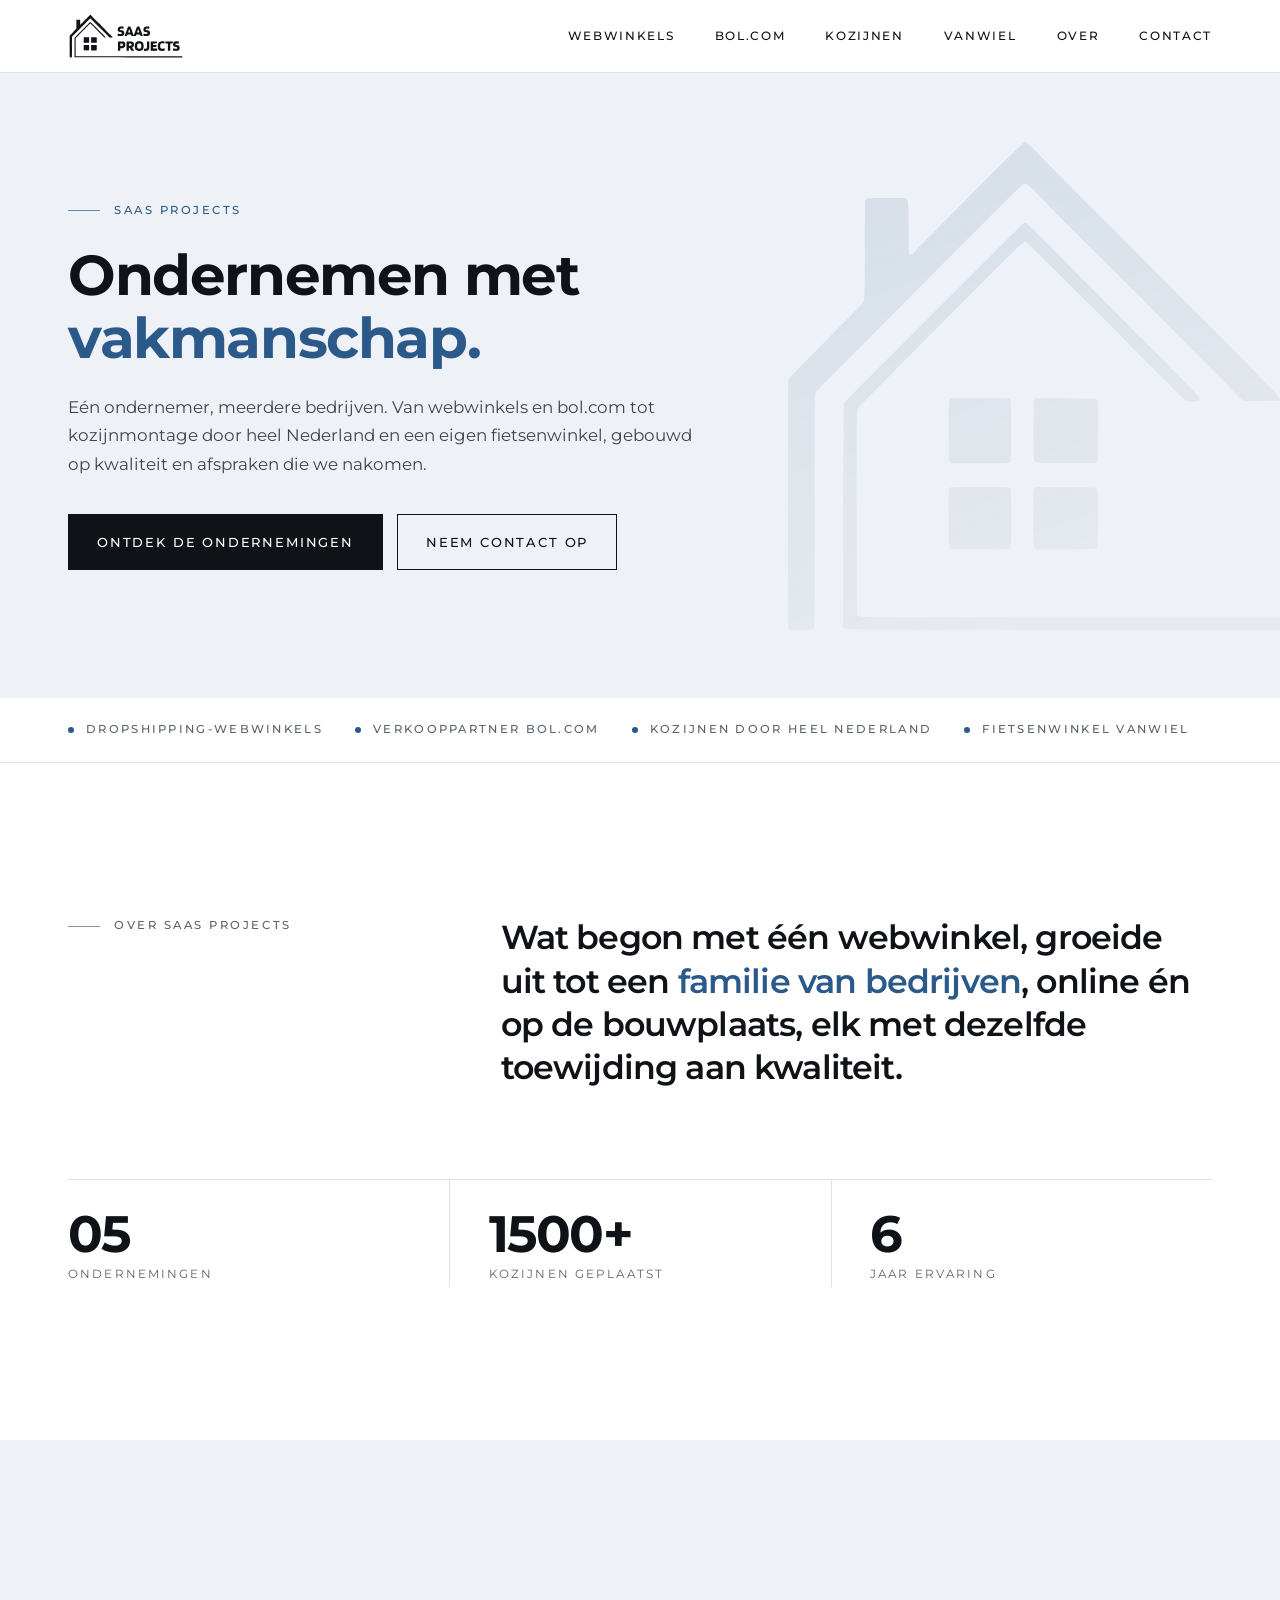
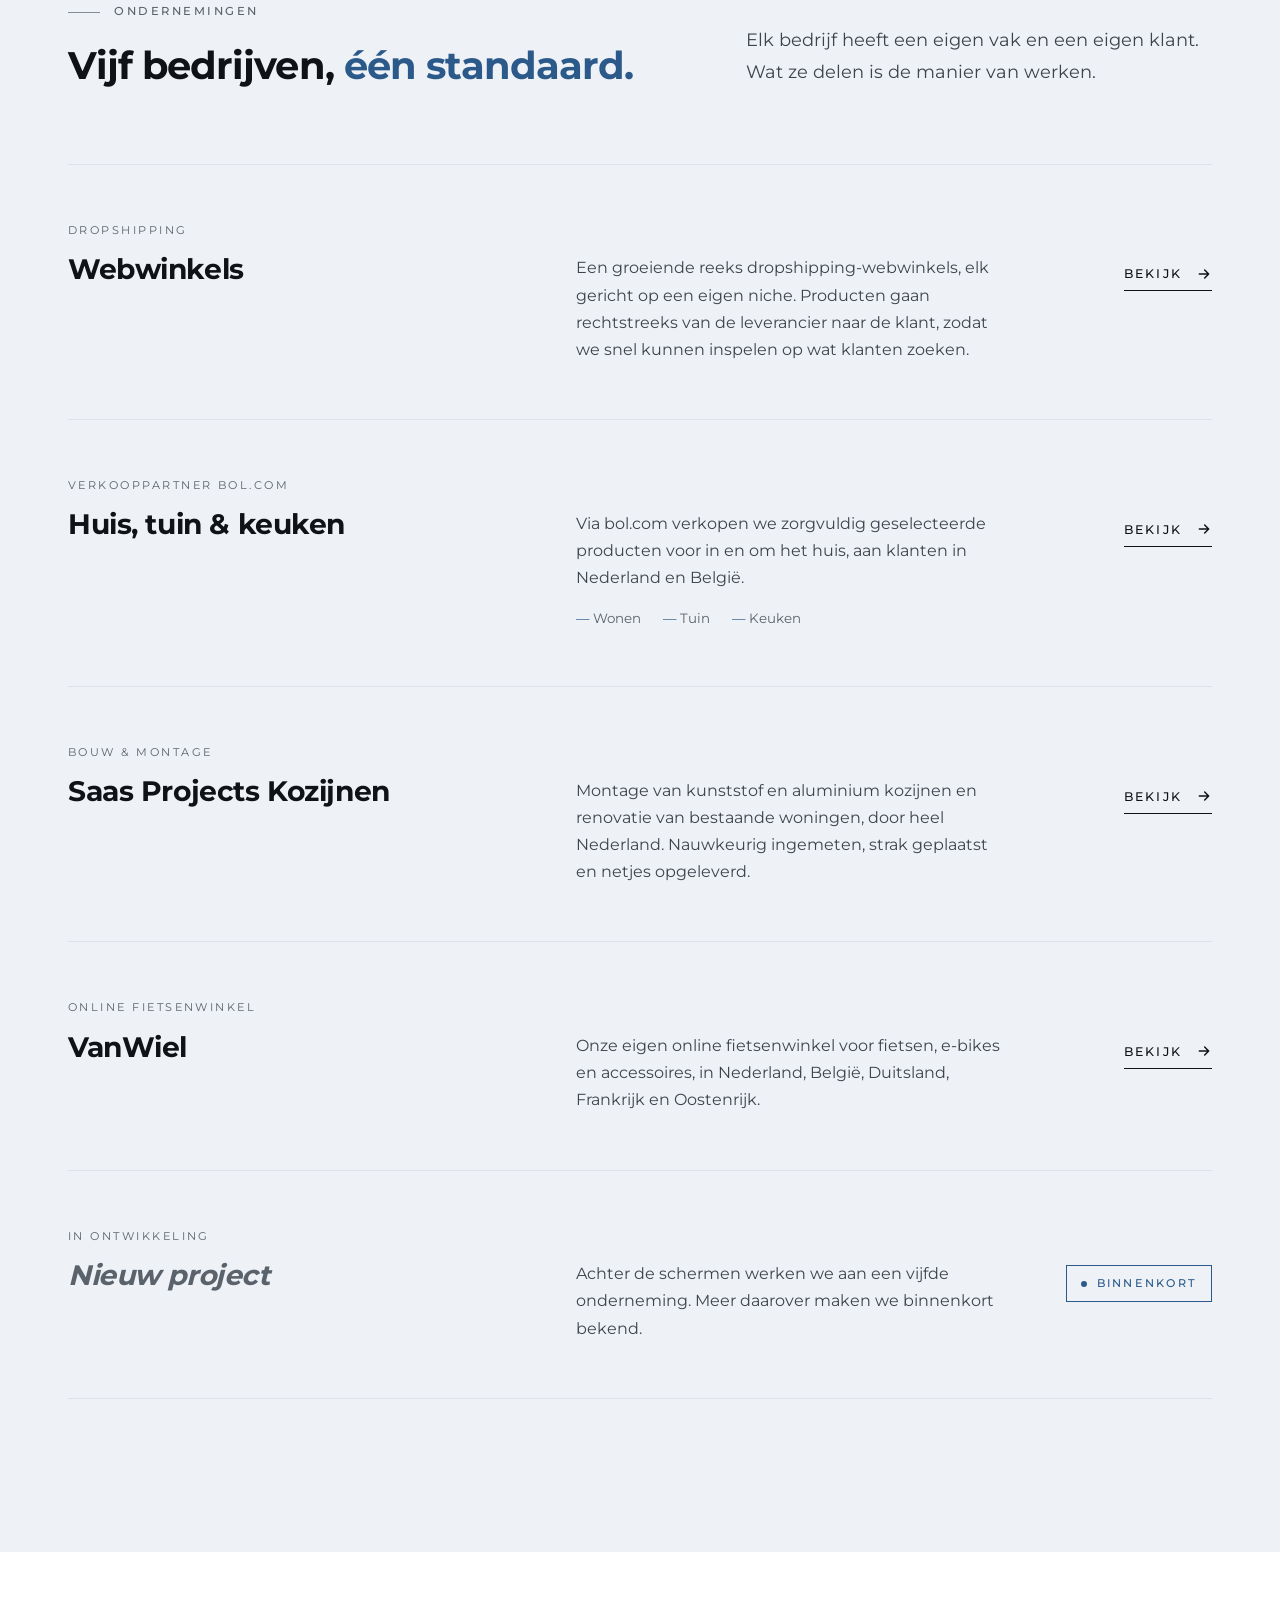
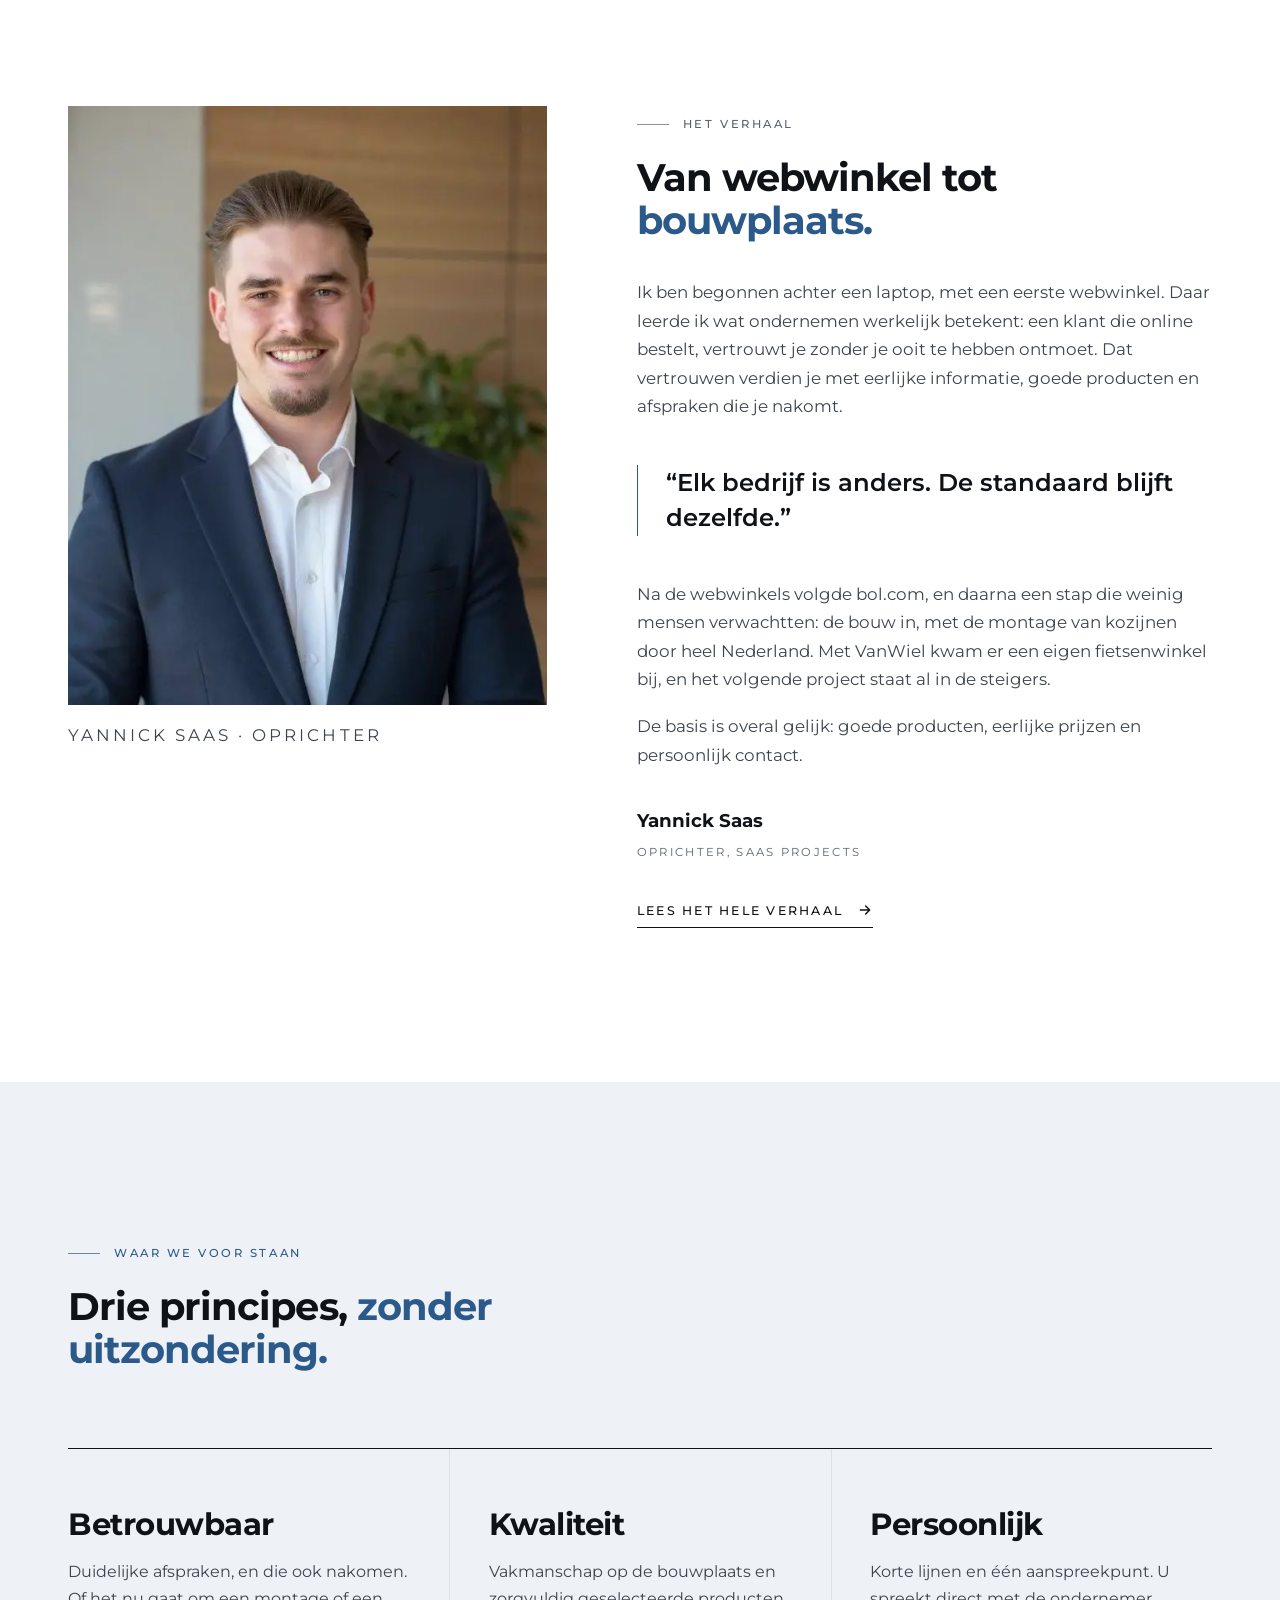
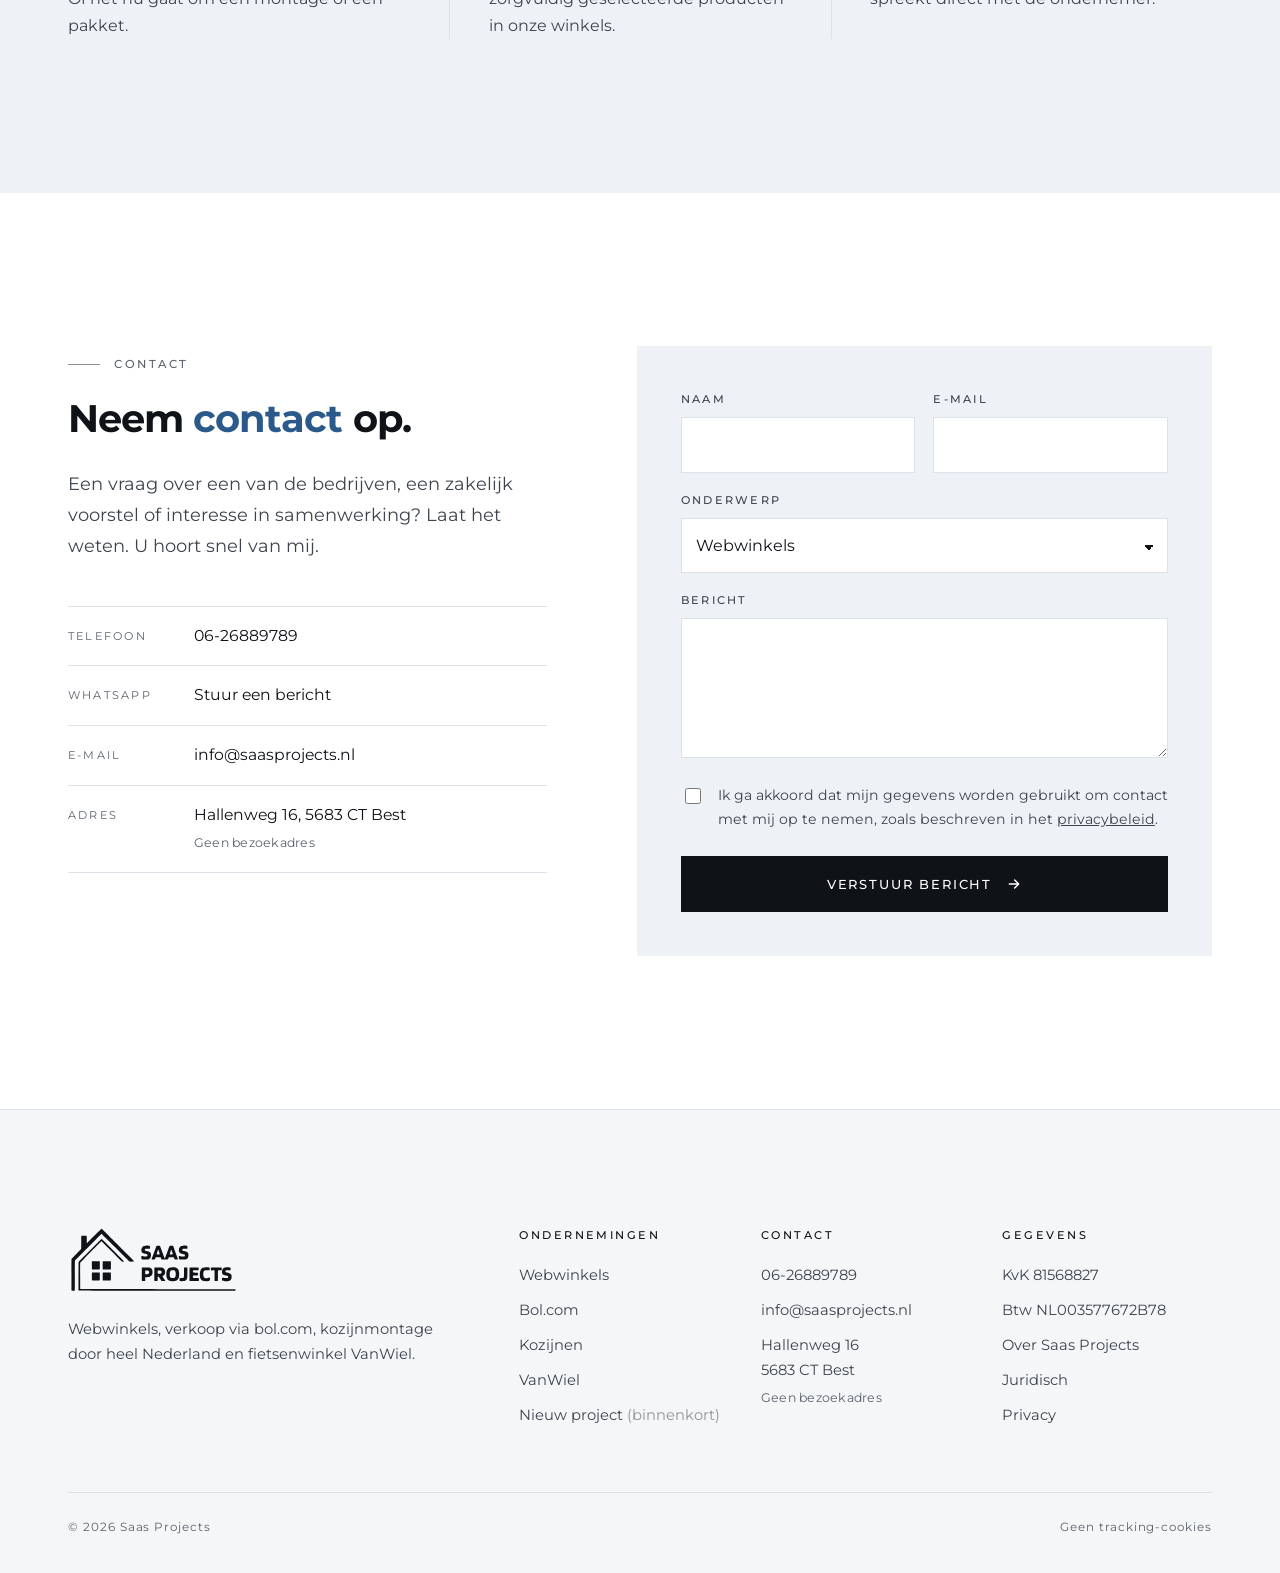
==== index.html @ 46d1bbc8 "Ervaring: 6 jaar Co-Authored-By: Claude Opus 5.5 <noreply@anthropic.com> Claude-Session: https://cla" ====
<!doctype html>
<html lang="nl">
<head>
  <meta charset="utf-8">
  <meta name="viewport" content="width=device-width, initial-scale=1">
  <title>Saas Projects | Ondernemen met vakmanschap</title>
  <meta name="description" content="Saas Projects is de thuisbasis van meerdere ondernemingen: webwinkels, verkoop via bol.com, kozijnmontage door heel Nederland en fietsenwinkel VanWiel.">
  <link rel="canonical" href="https://saasprojects.nl/">
  <meta name="theme-color" content="#121110">
  <meta property="og:type" content="website">
  <meta property="og:locale" content="nl_NL">
  <meta property="og:site_name" content="Saas Projects">
  <meta property="og:title" content="Saas Projects | Ondernemen met vakmanschap">
  <meta property="og:description" content="Saas Projects is de thuisbasis van meerdere ondernemingen: webwinkels, verkoop via bol.com, kozijnmontage door heel Nederland en fietsenwinkel VanWiel.">
  <meta property="og:url" content="https://saasprojects.nl/">
  <meta property="og:image" content="https://saasprojects.nl/assets/img/og.jpg">
  <link rel="icon" href="assets/favicon.svg" type="image/svg+xml">
  <link rel="apple-touch-icon" href="assets/apple-touch-icon.png">
  <link rel="preload" href="assets/fonts/montserrat.woff2" as="font" type="font/woff2" crossorigin>
  <link rel="stylesheet" href="assets/css/style.css?v=9481bfde">
  <script type="application/ld+json">
  {
    "@context": "https://schema.org",
    "@type": "Organization",
    "name": "Saas Projects",
    "url": "https://saasprojects.nl/",
    "logo": "https://saasprojects.nl/assets/img/logo.png",
    "email": "info@saasprojects.nl",
    "telephone": "+31626889789",
    "vatID": "NL003577672B78",
    "founder": {
      "@type": "Person",
      "name": "Yannick Saas",
      "jobTitle": "Oprichter",
      "image": "https://saasprojects.nl/assets/img/ondernemer.webp"
    },
    "address": {
      "@type": "PostalAddress",
      "streetAddress": "Hallenweg 16",
      "postalCode": "5683 CT",
      "addressLocality": "Best",
      "addressCountry": "NL"
    },
    "subOrganization": [
      {
        "@type": "HomeAndConstructionBusiness",
        "name": "Saas Projects Kozijnen",
        "url": "https://saasprojects.nl/kozijnen"
      },
      {
        "@type": "OnlineStore",
        "name": "VanWiel",
        "url": "https://vanwiel.nl"
      }
    ]
  }
  </script>
</head>
<body>
  <a class="skip" href="#main">Naar de inhoud</a>

  <header class="header header--dark">
    <div class="container header__inner">
      <a class="brand" href="./" aria-label="Saas Projects, naar home"><span class="logo" role="img" aria-label="Saas Projects"></span></a>
      <button class="nav-toggle" aria-expanded="false" aria-controls="nav">Menu</button>
      <nav class="nav" id="nav" aria-label="Hoofdmenu">
        <a href="webwinkels.html">Webwinkels</a>
        <a href="bol.html">Bol.com</a>
        <a href="kozijnen.html">Kozijnen</a>
        <a href="vanwiel.html">VanWiel</a>
        <a href="over.html">Over</a>
        <a href="./#contact">Contact</a>
      </nav>
    </div>
  </header>

  <main id="main">
    <section class="hero">
      <div class="hero__text">
        <span class="label">Saas Projects</span>
        <h1>Ondernemen met <em>vakmanschap.</em></h1>
        <p class="hero__lede">Eén ondernemer, meerdere bedrijven. Van webwinkels en bol.com tot kozijnmontage door heel Nederland en een eigen fietsenwinkel, gebouwd op kwaliteit en afspraken die we nakomen.</p>
        <div class="hero__ctas">
          <a class="btn" href="#ondernemingen">Ontdek de ondernemingen</a>
          <a class="btn btn--outline" href="#contact">Neem contact op</a>
        </div>
      </div>
      <div class="hero__visual" aria-hidden="true"><div class="hero__art"><span class="hero__grid"></span><span class="hero__glow"></span><span class="hero__house"></span></div></div>
    </section>
    <div class="usp"><div class="container"><ul><li>Dropshipping-webwinkels</li><li>Verkooppartner bol.com</li><li>Kozijnen door heel Nederland</li><li>Fietsenwinkel VanWiel</li></ul></div></div>

    <section class="section">
      <div class="container">
        <div class="statement">
          <span class="label reveal">Over Saas Projects</span>
          <h2 class="reveal">Wat begon met één webwinkel, groeide uit tot een <em>familie van bedrijven</em>, online én op de bouwplaats, elk met dezelfde toewijding aan kwaliteit.</h2>
        </div>
        <div class="facts reveal">
          <div class="fact"><strong>05</strong><span>Ondernemingen</span></div>
          <div class="fact"><strong>1500+</strong><span>Kozijnen geplaatst</span></div>
          <div class="fact"><strong>6</strong><span>Jaar ervaring</span></div>
        </div>
      </div>
    </section>

    <section class="section section--paper" id="ondernemingen">
      <div class="container">
        <div class="section-head">
          <div class="reveal">
            <span class="label">Ondernemingen</span>
            <h2>Vijf bedrijven, <em>één standaard.</em></h2>
          </div>
          <p class="lede reveal" style="max-width:26em;margin:0">Elk bedrijf heeft een eigen vak en een eigen klant. Wat ze delen is de manier van werken.</p>
        </div>

        <ol class="ventures">
          <li class="venture venture--link reveal">

            <div>
              <span class="venture__kind">Dropshipping</span>
              <h3><a href="webwinkels.html">Webwinkels</a></h3>
            </div>
            <p>Een groeiende reeks dropshipping-webwinkels, elk gericht op een eigen niche. Producten gaan rechtstreeks van de leverancier naar de klant, zodat we snel kunnen inspelen op wat klanten zoeken.</p>
            <div class="venture__cta"><a class="link" href="webwinkels.html">Bekijk <svg aria-hidden="true"><use href="assets/icons.svg#arrow"/></svg></a></div>
          </li>
          <li class="venture venture--link reveal">

            <div>
              <span class="venture__kind">Verkooppartner bol.com</span>
              <h3><a href="bol.html">Huis, tuin &amp; keuken</a></h3>
            </div>
            <div class="venture__desc">
              <p>Via bol.com verkopen we zorgvuldig geselecteerde producten voor in en om het huis, aan klanten in Nederland en België.</p>
              <div class="venture__tags"><span>Wonen</span><span>Tuin</span><span>Keuken</span></div>
            </div>
            <div class="venture__cta"><a class="link" href="bol.html">Bekijk <svg aria-hidden="true"><use href="assets/icons.svg#arrow"/></svg></a></div>
          </li>
          <li class="venture venture--link reveal">

            <div>
              <span class="venture__kind">Bouw &amp; montage</span>
              <h3><a href="kozijnen.html">Saas Projects Kozijnen</a></h3>
            </div>
            <p>Montage van kunststof en aluminium kozijnen en renovatie van bestaande woningen, door heel Nederland. Nauwkeurig ingemeten, strak geplaatst en netjes opgeleverd.</p>
            <div class="venture__cta"><a class="link" href="kozijnen.html">Bekijk <svg aria-hidden="true"><use href="assets/icons.svg#arrow"/></svg></a></div>
          </li>
          <li class="venture venture--link reveal">

            <div>
              <span class="venture__kind">Online fietsenwinkel</span>
              <h3><a href="vanwiel.html">VanWiel</a></h3>
            </div>
            <p>Onze eigen online fietsenwinkel voor fietsen, e-bikes en accessoires, in Nederland, België, Duitsland, Frankrijk en Oostenrijk.</p>
            <div class="venture__cta"><a class="link" href="vanwiel.html">Bekijk <svg aria-hidden="true"><use href="assets/icons.svg#arrow"/></svg></a></div>
          </li>
          <li class="venture venture--soon reveal">

            <div>
              <span class="venture__kind">In ontwikkeling</span>
              <h3>Nieuw project</h3>
            </div>
            <p>Achter de schermen werken we aan een vijfde onderneming. Meer daarover maken we binnenkort bekend.</p>
            <div class="venture__cta"><span class="soon">Binnenkort</span></div>
          </li>
        </ol>
      </div>
    </section>

    <section class="section" id="verhaal">
      <div class="container story">
        <div class="reveal">
          <div class="portrait">
            <img src="assets/img/ondernemer.webp" alt="Yannick Saas, oprichter van Saas Projects" width="576" height="720" loading="lazy">
          </div>
          <p class="portrait__cap">Yannick Saas · Oprichter</p>
        </div>
        <div class="reveal">
          <span class="label">Het verhaal</span>
          <h2>Van webwinkel tot <em>bouwplaats.</em></h2>
          <p>Ik ben begonnen achter een laptop, met een eerste webwinkel. Daar leerde ik wat ondernemen werkelijk betekent: een klant die online bestelt, vertrouwt je zonder je ooit te hebben ontmoet. Dat vertrouwen verdien je met eerlijke informatie, goede producten en afspraken die je nakomt.</p>
          <blockquote class="quote">“Elk bedrijf is anders. De standaard blijft dezelfde.”</blockquote>
          <p>Na de webwinkels volgde bol.com, en daarna een stap die weinig mensen verwachtten: de bouw in, met de montage van kozijnen door heel Nederland. Met VanWiel kwam er een eigen fietsenwinkel bij, en het volgende project staat al in de steigers.</p>
          <p>De basis is overal gelijk: goede producten, eerlijke prijzen en persoonlijk contact.</p>
          <div class="signature"><b>Yannick Saas</b><span>Oprichter, Saas Projects</span></div>
          <a class="link" href="over.html" style="margin-top:36px">Lees het hele verhaal <svg aria-hidden="true"><use href="assets/icons.svg#arrow"/></svg></a>
        </div>
      </div>
    </section>

    <section class="section section--night">
      <div class="container">
        <div class="section-head" style="margin-bottom:0">
          <div class="reveal">
            <span class="label">Waar we voor staan</span>
            <h2>Drie principes, <em>zonder uitzondering.</em></h2>
          </div>
        </div>
        <div class="principles">
          <div class="principle reveal"><h3>Betrouwbaar</h3><p>Duidelijke afspraken, en die ook nakomen. Of het nu gaat om een montage of een pakket.</p></div>
          <div class="principle reveal"><h3>Kwaliteit</h3><p>Vakmanschap op de bouwplaats en zorgvuldig geselecteerde producten in onze winkels.</p></div>
          <div class="principle reveal"><h3>Persoonlijk</h3><p>Korte lijnen en één aanspreekpunt. U spreekt direct met de ondernemer.</p></div>
        </div>
      </div>
    </section>

    <section class="section" id="contact">
      <div class="container contact">
        <div class="reveal">
          <span class="label">Contact</span>
          <h2>Neem <em>contact</em> op.</h2>
          <p class="lede">Een vraag over een van de bedrijven, een zakelijk voorstel of interesse in samenwerking? Laat het weten. U hoort snel van mij.</p>
          <ul class="details">
            <li><small>Telefoon</small><a href="tel:+31626889789">06-26889789</a></li>
            <li><small>WhatsApp</small><a href="https://wa.me/31626889789" rel="noopener">Stuur een bericht</a></li>
            <li><small>E-mail</small><a href="mailto:info@saasprojects.nl">info@saasprojects.nl</a></li>
            <li><small>Adres</small><span>Hallenweg 16, 5683 CT Best<br><span class="addr-note">Geen bezoekadres</span></span></li>
          </ul>
        </div>

        <form class="form reveal" name="contact" method="POST" action="https://api.web3forms.com/submit">
          <input type="hidden" name="access_key" value="5a45a47b-115b-4865-8482-a3fdf79f6954">
          <input type="hidden" name="subject" value="Nieuw bericht via saasprojects.nl (contact)">
          <input type="hidden" name="from_name" value="saasprojects.nl">
          <input type="hidden" name="redirect" value="https://saasprojects.nl/bedankt.html">
          <input type="checkbox" name="botcheck" class="hidden" tabindex="-1" autocomplete="off" aria-hidden="true">
          <div class="row">
            <div class="field"><label for="naam">Naam</label><input id="naam" name="naam" autocomplete="name" required></div>
            <div class="field"><label for="email">E-mail</label><input id="email" name="email" type="email" autocomplete="email" required></div>
          </div>
          <div class="field">
            <label for="onderwerp">Onderwerp</label>
            <select id="onderwerp" name="onderwerp">
              <option>Webwinkels</option>
              <option>Bol.com-winkel</option>
              <option>Kozijnen &amp; renovatie</option>
              <option>VanWiel</option>
              <option>Samenwerking</option>
              <option>Overig</option>
            </select>
          </div>
          <div class="field"><label for="bericht">Bericht</label><textarea id="bericht" name="bericht" required></textarea></div>
          <label class="check"><input type="checkbox" name="akkoord" required> <span>Ik ga akkoord dat mijn gegevens worden gebruikt om contact met mij op te nemen, zoals beschreven in het <a href="privacybeleid.html">privacybeleid</a>.</span></label>
          <button class="btn" type="submit">Verstuur bericht <svg aria-hidden="true"><use href="assets/icons.svg#arrow"/></svg></button>
        </form>
      </div>
    </section>
  </main>

  <footer class="footer">
    <div class="container">
      <div class="footer__grid" style="padding-top:0">
        <div>
          <a class="brand brand--footer" href="./" aria-label="Saas Projects, naar home"><span class="logo" role="img" aria-label="Saas Projects"></span></a>
          <p style="max-width:26em">Webwinkels, verkoop via bol.com, kozijnmontage door heel Nederland en fietsenwinkel VanWiel.</p>
        </div>
        <div>
          <h4>Ondernemingen</h4>
          <ul>
            <li><a href="webwinkels.html">Webwinkels</a></li>
            <li><a href="bol.html">Bol.com</a></li>
            <li><a href="kozijnen.html">Kozijnen</a></li>
            <li><a href="vanwiel.html">VanWiel</a></li>
            <li>Nieuw project <span style="opacity:.55">(binnenkort)</span></li>
          </ul>
        </div>
        <div>
          <h4>Contact</h4>
          <ul>
            <li><a href="tel:+31626889789">06-26889789</a></li>
            <li><a href="mailto:info@saasprojects.nl">info@saasprojects.nl</a></li>
            <li>Hallenweg 16<br>5683 CT Best<br><span class="addr-note">Geen bezoekadres</span></li>
          </ul>
        </div>
        <div>
          <h4>Gegevens</h4>
          <ul>
            <li>KvK 81568827</li>
            <li>Btw NL003577672B78</li>
            <li><a href="over.html">Over Saas Projects</a></li>
            <li><a href="juridische-kennisgeving.html">Juridisch</a></li>
            <li><a href="privacybeleid.html">Privacy</a></li>
          </ul>
        </div>
      </div>
      <div class="footer__bottom">
        <span>© <span id="year">2026</span> Saas Projects</span>
        <span>Geen tracking-cookies</span>
      </div>
    </div>
  </footer>

  <script src="assets/js/main.js?v=3f7d1bdd" defer></script>
</body>
</html>
---- assets/css/style.css ----
@font-face { font-family: "Montserrat"; src: url("../fonts/montserrat.woff2") format("woff2"); font-weight: 100 900; font-display: swap; }

:root {
  --ivory: #ffffff;
  --paper: #eef1f5;
  --ink: #0f1216;
  --ink-2: #3d444d;
  --muted: #5a626c;
  --line: #dde2e9;
  --line-dark: rgba(255, 255, 255, .14);
  --night: #15202e;
  --bronze: #2b5a8a;
  --bronze-light: #9dbbdc;
  --serif: "Montserrat", system-ui, -apple-system, "Segoe UI", Roboto, sans-serif;
  --sans: "Montserrat", system-ui, -apple-system, "Segoe UI", Roboto, sans-serif;
  --max: 1240px;
  --ease: cubic-bezier(.2, .7, .2, 1);
}

*, *::before, *::after { box-sizing: border-box; }
html { scroll-behavior: smooth; -webkit-text-size-adjust: 100%; }
body {
  margin: 0; background: var(--ivory); color: var(--ink);
  font-family: var(--sans); font-size: 16px; line-height: 1.7; font-weight: 400;
  -webkit-font-smoothing: antialiased; text-rendering: optimizeLegibility;
}
body.menu-open { overflow: hidden; }
img { max-width: 100%; height: auto; display: block; }
a { color: inherit; }
::selection { background: var(--ink); color: var(--ivory); }
:focus-visible { outline: 1px solid var(--bronze); outline-offset: 4px; }

h1, h2, h3 { font-family: var(--serif); font-weight: 500; line-height: 1.04; letter-spacing: -.01em; margin: 0; }
h1 { font-size: clamp(3rem, 8.2vw, 7.4rem); letter-spacing: -.025em; }
h2 { font-size: clamp(2.3rem, 4.6vw, 4rem); letter-spacing: -.02em; }
h3 { font-size: clamp(1.7rem, 2.6vw, 2.4rem); }
h1 em, h2 em, h3 em { font-style: italic; color: var(--bronze); }
.section--night h2 em, .hero h1 em, .page-hero--img h1 em, .footer h2 em { color: var(--bronze-light); }
p { margin: 0 0 1.1em; }

.container { width: 100%; max-width: var(--max); margin: 0 auto; padding: 0 clamp(20px, 4vw, 48px); }
.section { padding: clamp(88px, 12vw, 168px) 0; }
.section--paper { background: var(--paper); }
.section--night { background: var(--night); color: var(--ivory); }
.label {
  display: inline-flex; align-items: center; gap: 14px;
  font-size: .72rem; font-weight: 500; letter-spacing: .22em; text-transform: uppercase; color: var(--muted);
}
.label::before { content: ""; width: 32px; height: 1px; background: currentColor; opacity: .7; }
.section--night .label { color: var(--bronze-light); }
.lede { font-size: clamp(1.05rem, 1.4vw, 1.2rem); color: var(--ink-2); max-width: 36em; line-height: 1.75; }
.section--night .lede { color: rgba(245, 242, 236, .7); }
.skip { position: absolute; left: -999px; top: 0; background: var(--ink); color: var(--ivory); padding: 10px 16px; z-index: 100; }
.skip:focus { left: 10px; top: 10px; }

/* Links & buttons */
.link {
  display: inline-flex; align-items: center; gap: 14px; text-decoration: none;
  font-size: .78rem; font-weight: 500; letter-spacing: .18em; text-transform: uppercase;
  padding-bottom: 6px; border-bottom: 1px solid currentColor;
  transition: gap .35s var(--ease), color .2s;
}
.link:hover { gap: 22px; color: var(--bronze); }
.section--night .link:hover, .hero .link:hover, .footer .link:hover { color: var(--bronze-light); }
.link svg { width: 16px; height: 16px; }
.btn {
  display: inline-flex; align-items: center; justify-content: center; gap: 14px;
  padding: 18px 34px; border: 1px solid var(--ink); background: var(--ink); color: var(--ivory);
  font: inherit; font-size: .78rem; font-weight: 500; letter-spacing: .18em; text-transform: uppercase;
  text-decoration: none; cursor: pointer; border-radius: 0;
  transition: background-color .3s var(--ease), color .3s var(--ease), border-color .3s;
}
.btn:hover { background: transparent; color: var(--ink); }
.btn svg { width: 16px; height: 16px; }
.btn--light { background: var(--ivory); color: var(--ink); border-color: var(--ivory); }
.btn--light:hover { background: transparent; color: var(--ivory); }

/* Header */
.header { position: absolute; top: 0; left: 0; right: 0; z-index: 50; }
.header--solid { position: relative; border-bottom: 1px solid var(--line); }
.header__inner { display: flex; align-items: center; justify-content: space-between; height: 96px; }
.wordmark { text-decoration: none; display: flex; flex-direction: column; line-height: 1; position: relative; z-index: 80; }
.wordmark b { font-family: var(--serif); font-weight: 500; font-size: 1.6rem; letter-spacing: .02em; }
.wordmark small { font-size: .6rem; letter-spacing: .32em; text-transform: uppercase; color: var(--muted); margin-top: 6px; }
.nav { display: flex; align-items: center; gap: 40px; }
.nav a {
  text-decoration: none; font-size: .74rem; font-weight: 500; letter-spacing: .18em; text-transform: uppercase;
  position: relative; padding: 6px 0;
}
.nav a::after { content: ""; position: absolute; left: 0; right: 100%; bottom: 0; height: 1px; background: currentColor; transition: right .35s var(--ease); }
.nav a:hover::after, .nav a[aria-current="page"]::after { right: 0; }
.nav-toggle { display: none; background: none; border: 0; padding: 8px 0; cursor: pointer; color: inherit; font: inherit; font-size: .74rem; font-weight: 500; letter-spacing: .18em; text-transform: uppercase; position: relative; z-index: 80; }
.header--dark { color: var(--ivory); }
.header--dark .wordmark small { color: rgba(245, 242, 236, .55); }

/* Hero (home) */
.hero { position: relative; min-height: 100vh; min-height: 100svh; display: flex; align-items: flex-end; background: var(--night); color: var(--ivory); overflow: hidden; }
.hero__img { position: absolute; inset: 0; width: 100%; height: 100%; object-fit: cover; opacity: .42; transform: scale(1.12); }
@keyframes settle { to { transform: scale(1); } }
.hero::after { content: ""; position: absolute; inset: 0; background: linear-gradient(180deg, rgba(18,17,16,.55) 0%, rgba(18,17,16,.1) 40%, rgba(18,17,16,.85) 100%); }
.hero__content { position: relative; z-index: 1; width: 100%; padding-bottom: clamp(56px, 9vh, 96px); padding-top: 160px; }
.hero h1 { max-width: 11ch; }
.hero__foot { display: flex; justify-content: space-between; align-items: flex-end; gap: 40px; margin-top: clamp(40px, 6vh, 72px); padding-top: 28px; border-top: 1px solid var(--line-dark); flex-wrap: wrap; }
.hero__foot p { max-width: 30em; color: rgba(245, 242, 236, .72); margin: 0; font-size: 1.02rem; }
.hero .label { color: var(--bronze-light); }

/* Intro statement */
.statement { display: grid; grid-template-columns: 1fr 2fr; gap: clamp(32px, 6vw, 96px); align-items: start; }
.statement h2 { font-size: clamp(2rem, 3.8vw, 3.3rem); line-height: 1.15; }
.facts { display: grid; grid-template-columns: repeat(3, 1fr); margin-top: clamp(56px, 7vw, 96px); border-top: 1px solid var(--line); }
.fact { padding: 28px 0 0; }
.fact + .fact { padding-left: clamp(16px, 3vw, 40px); border-left: 1px solid var(--line); }
.fact strong { display: block; font-family: var(--serif); font-weight: 500; font-size: clamp(2.6rem, 5vw, 4.2rem); line-height: 1; }
.fact span { font-size: .74rem; letter-spacing: .18em; text-transform: uppercase; color: var(--muted); }

/* Ventures — editorial list */
.section-head { display: flex; justify-content: space-between; align-items: flex-end; gap: 32px; margin-bottom: clamp(48px, 6vw, 80px); flex-wrap: wrap; }
.section-head > div { max-width: 640px; }
.section-head h2 { margin-top: 22px; }
.ventures { list-style: none; margin: 0; padding: 0; border-top: 1px solid var(--line); }
.venture {
  display: grid; grid-template-columns: 90px 1.1fr 1fr 170px; gap: clamp(20px, 3vw, 48px); align-items: start;
  padding: clamp(36px, 4.5vw, 56px) 0; border-bottom: 1px solid var(--line); position: relative;
}
.venture__no { font-family: var(--serif); font-style: italic; font-size: 1.3rem; color: var(--bronze); padding-top: .5em; }
.venture__kind { display: block; font-size: .7rem; letter-spacing: .22em; text-transform: uppercase; color: var(--muted); margin-bottom: 14px; }
.venture h3 { transition: transform .5s var(--ease); }
.venture p { color: var(--ink-2); margin: 0; padding-top: 2.1em; }
.venture__cta { padding-top: 2.4em; justify-self: end; }
.venture--link:hover h3 { transform: translateX(10px); }
.venture--link h3 a { text-decoration: none; }
.venture--link h3 a::after { content: ""; position: absolute; inset: 0; }
.venture__cta .link { position: relative; z-index: 1; }
.venture__tags { display: flex; flex-wrap: wrap; gap: 6px 22px; margin-top: 16px; font-size: .84rem; color: var(--muted); }
.venture__tags span::before { content: "— "; color: var(--bronze); }
.venture__note { font-size: .72rem; letter-spacing: .2em; text-transform: uppercase; color: var(--muted); }

/* Image band */
.band { position: relative; height: clamp(320px, 58vw, 720px); overflow: hidden; background: var(--night); margin: 0; }
.band img { width: 100%; height: 100%; object-fit: cover; }
.band figcaption { position: absolute; left: 0; right: 0; bottom: 28px; color: rgba(245, 242, 236, .75); font-size: .72rem; letter-spacing: .22em; text-transform: uppercase; }

/* Story */
.story { display: grid; grid-template-columns: 5fr 6fr; gap: clamp(40px, 7vw, 120px); align-items: start; }
.portrait { position: relative; aspect-ratio: 4 / 5; background: #e3e8ef; overflow: hidden; }
.portrait img { width: 100%; height: 100%; object-fit: cover; }
.portrait__ph { position: absolute; inset: 0; display: grid; place-items: center; font-family: var(--serif); font-style: italic; font-size: 1.4rem; color: var(--muted); }
.portrait__cap { margin-top: 16px; font-size: .74rem; letter-spacing: .18em; text-transform: uppercase; color: var(--muted); }
.story h2 { margin: 22px 0 36px; }
.story p { color: var(--ink-2); font-size: 1.05rem; }
.quote {
  font-family: var(--serif); font-style: italic; font-size: clamp(1.6rem, 2.6vw, 2.2rem); line-height: 1.3;
  color: var(--ink); margin: 44px 0; padding-left: 28px; border-left: 1px solid var(--bronze);
}
.signature { margin-top: 36px; }
.signature b { font-family: var(--serif); font-weight: 500; font-size: 1.6rem; display: block; }
.signature span { font-size: .72rem; letter-spacing: .2em; text-transform: uppercase; color: var(--muted); }

/* Principles */
.principles { display: grid; grid-template-columns: repeat(3, 1fr); border-top: 1px solid var(--line-dark); margin-top: clamp(48px, 6vw, 80px); }
.principle { padding: 44px clamp(20px, 3vw, 44px) 0 0; }
.principle + .principle { padding-left: clamp(20px, 3vw, 44px); border-left: 1px solid var(--line-dark); }
.principle i { font-family: var(--serif); font-size: 1.2rem; color: var(--bronze-light); }
.principle h3 { font-size: clamp(1.7rem, 2.4vw, 2.2rem); margin: 14px 0 16px; }
.principle p { color: rgba(245, 242, 236, .65); margin: 0; }

/* Services (kozijnen) */
.services { display: grid; grid-template-columns: repeat(3, 1fr); gap: clamp(24px, 3vw, 48px); }
.service { border-top: 1px solid var(--ink); padding-top: 28px; }
.service i { font-family: var(--serif); color: var(--bronze); font-size: 1.15rem; }
.service h3 { font-size: clamp(1.6rem, 2.2vw, 2rem); margin: 12px 0 18px; }
.service p { color: var(--ink-2); }
.split { display: grid; grid-template-columns: 1fr 1fr; gap: clamp(40px, 7vw, 120px); align-items: center; }
.split__img { aspect-ratio: 4 / 5; overflow: hidden; background: var(--night); }
.split__img img { width: 100%; height: 100%; object-fit: cover; }
.split h2 { margin: 22px 0 28px; }
.split p { color: var(--ink-2); font-size: 1.05rem; }
.list { list-style: none; padding: 0; margin: 32px 0 0; border-top: 1px solid var(--line); }
.list li { display: grid; grid-template-columns: 180px 1fr; gap: 24px; padding: 18px 0; border-bottom: 1px solid var(--line); }
.list b { font-weight: 500; }
.list span { color: var(--ink-2); }
.steps { list-style: none; margin: clamp(48px, 6vw, 80px) 0 0; padding: 0; display: grid; grid-template-columns: repeat(4, 1fr); border-top: 1px solid var(--line-dark); counter-reset: s; }
.steps li { padding: 40px 28px 0 0; counter-increment: s; }
.steps li + li { padding-left: 28px; border-left: 1px solid var(--line-dark); }
.steps li::before { content: "0" counter(s); font-family: var(--serif); font-style: italic; font-size: 1.2rem; color: var(--bronze-light); }
.steps h3 { font-size: 1.7rem; margin: 14px 0 12px; }
.steps p { color: rgba(245, 242, 236, .65); margin: 0; font-size: .96rem; }

/* Page hero (sub pages) */
.page-hero { padding: clamp(72px, 10vw, 140px) 0 clamp(56px, 7vw, 96px); border-bottom: 1px solid var(--line); }
.page-hero h1 { font-size: clamp(2.8rem, 7vw, 6.2rem); max-width: 16ch; margin-top: 26px; }
.page-hero .lede { margin-top: 32px; }
.page-hero--img { position: relative; color: var(--ivory); background: var(--night); border: 0; overflow: hidden; padding-top: clamp(170px, 18vw, 240px); }
.page-hero--img img { position: absolute; inset: 0; width: 100%; height: 100%; object-fit: cover; opacity: .38; }
.page-hero--img .container { position: relative; }
.page-hero--img .lede { color: rgba(245, 242, 236, .72); }
.page-hero--img .label { color: var(--bronze-light); }

/* Contact */
.contact { display: grid; grid-template-columns: 1fr 1.2fr; gap: clamp(40px, 7vw, 120px); }
.contact h2 { margin: 22px 0 28px; }
.details { list-style: none; padding: 0; margin: 44px 0 0; border-top: 1px solid var(--line); }
.details li { display: grid; grid-template-columns: 110px 1fr; gap: 16px; padding: 16px 0; border-bottom: 1px solid var(--line); font-size: .98rem; }
.details small { font-size: .7rem; letter-spacing: .2em; text-transform: uppercase; color: var(--muted); padding-top: 4px; }
.details a { text-decoration: none; }
.details a:hover { color: var(--bronze); }
.form { padding-top: 8px; }
.field { position: relative; margin-bottom: 30px; }
.field label { display: block; font-size: .7rem; letter-spacing: .2em; text-transform: uppercase; color: var(--muted); margin-bottom: 6px; }
.field input, .field select, .field textarea {
  width: 100%; font: inherit; font-size: 1.05rem; color: var(--ink); background-color: transparent;
  border: 0; border-bottom: 1px solid var(--line); border-radius: 0; padding: 10px 0; appearance: none; -webkit-appearance: none;
  transition: border-color .3s;
}
.field select { background-image: linear-gradient(45deg, transparent 50%, var(--ink) 50%), linear-gradient(135deg, var(--ink) 50%, transparent 50%); background-position: calc(100% - 10px) 55%, calc(100% - 5px) 55%; background-size: 5px 5px; background-repeat: no-repeat; }
.field input:focus, .field select:focus, .field textarea:focus { outline: none; border-bottom-color: var(--ink); }
.field textarea { min-height: 120px; resize: vertical; }
.row { display: grid; grid-template-columns: 1fr 1fr; gap: 32px; }
.check { display: flex; gap: 14px; align-items: flex-start; font-size: .88rem; color: var(--ink-2); margin: 6px 0 36px; }
.check input { width: 16px; height: 16px; margin-top: 4px; accent-color: var(--ink); flex: none; }
.hidden { position: absolute; left: -9999px; }

/* Footer */
.footer { background: var(--night); color: rgba(245, 242, 236, .62); padding: clamp(72px, 9vw, 120px) 0 36px; font-size: .92rem; }
.footer__top { display: flex; justify-content: space-between; align-items: flex-end; gap: 40px; flex-wrap: wrap; padding-bottom: clamp(48px, 6vw, 80px); border-bottom: 1px solid var(--line-dark); }
.footer__top h2 { color: var(--ivory); max-width: 12ch; }
.footer__top .link { color: var(--ivory); }
.footer__grid { display: grid; grid-template-columns: 2fr 1fr 1fr 1fr; gap: 32px; padding-top: 48px; }
.footer .wordmark { color: var(--ivory); margin-bottom: 20px; }
.footer .wordmark small { color: rgba(245, 242, 236, .45); }
.footer h4 { color: var(--ivory); font-size: .7rem; font-weight: 500; letter-spacing: .22em; text-transform: uppercase; margin: 0 0 18px; }
.footer ul { list-style: none; padding: 0; margin: 0; display: grid; gap: 10px; }
.footer a { text-decoration: none; transition: color .2s; }
.footer a:hover { color: var(--ivory); }
.footer__bottom { display: flex; justify-content: space-between; flex-wrap: wrap; gap: 12px; margin-top: 64px; font-size: .74rem; letter-spacing: .08em; color: rgba(245, 242, 236, .4); }

/* Legal */
.prose { max-width: 720px; }
.prose h2 { font-size: clamp(1.7rem, 2.6vw, 2.2rem); margin: 2.4em 0 .6em; }
.prose p, .prose li { color: var(--ink-2); }
.prose a { text-decoration-color: var(--bronze); text-underline-offset: 3px; }
.prose table { border-collapse: collapse; width: 100%; border-top: 1px solid var(--line); }
.prose td { border-bottom: 1px solid var(--line); padding: 16px 0; vertical-align: top; }
.prose td:first-child { width: 38%; font-size: .72rem; letter-spacing: .2em; text-transform: uppercase; color: var(--muted); padding-top: 19px; }

.todo { background: rgba(43, 90, 138, .12); outline: 1px dashed var(--bronze); padding: 0 4px; }

/* Reveal */
.reveal { opacity: 0; transform: translateY(24px); transition: opacity 1s var(--ease), transform 1s var(--ease); }
.reveal.in { opacity: 1; transform: none; }
@media (prefers-reduced-motion: reduce) {
  html { scroll-behavior: auto; }
  .reveal { opacity: 1; transform: none; transition: none; }
  .hero__img { animation: none; transform: none; }
}

@media (max-width: 980px) {
  .statement, .story, .split, .contact { grid-template-columns: 1fr; }
  .venture { grid-template-columns: 56px 1fr; }
  .venture p, .venture__cta { grid-column: 2; padding-top: 0; justify-self: start; }
  .services { grid-template-columns: 1fr; }
  .steps { grid-template-columns: 1fr 1fr; row-gap: 40px; }
  .steps li:nth-child(3) { padding-left: 0; border-left: 0; }
  .footer__grid { grid-template-columns: 1fr 1fr; }
  .portrait { max-width: 520px; }
  .split__img { aspect-ratio: 4 / 3; }
}

@media (max-width: 760px) {
  .nav-toggle { display: block; }
  .nav {
    position: fixed; inset: 0; z-index: 70; background: var(--night); color: var(--ivory);
    flex-direction: column; justify-content: center; align-items: flex-start; gap: 18px; padding: 0 28px;
    opacity: 0; visibility: hidden; transition: opacity .35s var(--ease), visibility .35s;
  }
  .nav.open { opacity: 1; visibility: visible; }
  .nav a { font-family: var(--serif); font-size: 2.4rem; letter-spacing: 0; text-transform: none; font-weight: 500; }
  body.menu-open .nav-toggle, body.menu-open .brand { color: var(--ivory); }
  .header__inner { height: 80px; }
  .principles, .facts { grid-template-columns: 1fr; }
  .principle + .principle { padding-left: 0; border-left: 0; border-top: 1px solid var(--line-dark); margin-top: 40px; }
  .fact + .fact { padding-left: 0; border-left: 0; border-top: 1px solid var(--line); margin-top: 28px; }
  .row { grid-template-columns: 1fr; gap: 0; }
  .list li { grid-template-columns: 1fr; gap: 4px; }
  .steps { grid-template-columns: 1fr; }
  .steps li, .steps li + li, .steps li:nth-child(3) { padding-left: 0; border-left: 0; }
  .footer__grid { grid-template-columns: 1fr; }
  .form .btn { width: 100%; }
  .venture { grid-template-columns: 1fr; gap: 14px; }
  .venture p, .venture__cta { grid-column: 1; }
  .details li { grid-template-columns: 92px 1fr; gap: 14px; padding: 18px 0; align-items: baseline; }
  .details small { padding-top: 0; }
}

/* ---------- Extended sub pages ---------- */
.page-hero--night { background: var(--night); color: var(--ivory); border: 0; padding-top: clamp(170px, 18vw, 240px); position: relative; overflow: hidden; }
.page-hero--night .label { color: var(--bronze-light); }
.page-hero--night .lede { color: rgba(245, 242, 236, .72); }
.page-hero--night h1 em { color: var(--bronze-light); }
.page-hero__mark {
  position: absolute; right: -2vw; bottom: -0.18em; font-family: var(--serif); font-style: italic;
  font-size: clamp(10rem, 30vw, 26rem); line-height: 1; color: rgba(245, 242, 236, .045); pointer-events: none; user-select: none;
}
.page-hero__meta { display: flex; flex-wrap: wrap; gap: 14px 48px; margin-top: clamp(48px, 6vw, 72px); padding-top: 26px; border-top: 1px solid var(--line-dark); }
.page-hero__meta div { min-width: 140px; }
.page-hero__meta small { display: block; font-size: .68rem; letter-spacing: .22em; text-transform: uppercase; color: rgba(245, 242, 236, .45); margin-bottom: 6px; }
.page-hero__meta span { font-family: var(--serif); font-size: 1.35rem; }

.subnav { position: sticky; top: 0; z-index: 40; background: rgba(255, 255, 255, .95); backdrop-filter: blur(10px); border-bottom: 1px solid var(--line); }
.subnav ul { list-style: none; margin: 0; padding: 0; display: flex; gap: 34px; overflow-x: auto; scrollbar-width: none; }
.subnav ul::-webkit-scrollbar { display: none; }
.subnav a { display: block; padding: 18px 0; white-space: nowrap; text-decoration: none; font-size: .7rem; font-weight: 500; letter-spacing: .2em; text-transform: uppercase; color: var(--ink-2); border-bottom: 1px solid transparent; }
.subnav a:hover { color: var(--ink); border-bottom-color: var(--ink); }

.pull, .two-col .pull { font-family: var(--serif); color: var(--ink); font-size: clamp(1.9rem, 3.4vw, 3rem); line-height: 1.22; letter-spacing: -.01em; max-width: 24ch; }
.pull em { color: var(--bronze); }
.two-col { display: grid; grid-template-columns: 1fr 1fr; gap: clamp(32px, 6vw, 96px); }
.two-col p { color: var(--ink-2); font-size: 1.04rem; }
.section--night .two-col p { color: rgba(245, 242, 236, .68); }

.tiles { display: grid; grid-template-columns: repeat(3, 1fr); gap: clamp(28px, 3.5vw, 56px) clamp(24px, 3vw, 48px); }
.tiles--2 { grid-template-columns: repeat(2, 1fr); }
.tiles--4 { grid-template-columns: repeat(4, 1fr); }
.tile { border-top: 1px solid var(--ink); padding-top: 26px; }
.section--night .tile { border-top-color: rgba(245, 242, 236, .35); }
.tile i { font-family: var(--serif); color: var(--bronze); font-size: 1.1rem; }
.section--night .tile i { color: var(--bronze-light); }
.tile h3 { font-size: clamp(1.5rem, 2vw, 1.9rem); margin: 10px 0 14px; }
.tile p { color: var(--ink-2); margin: 0 0 .8em; }
.section--night .tile p { color: rgba(245, 242, 236, .65); }
.tile ul { list-style: none; padding: 0; margin: 14px 0 0; }
.tile li { padding: 8px 0; border-top: 1px solid var(--line); font-size: .92rem; color: var(--ink-2); }
.section--night .tile li { border-top-color: var(--line-dark); color: rgba(245, 242, 236, .65); }

.compare { width: 100%; border-collapse: collapse; margin-top: 8px; font-size: .98rem; }
.compare th, .compare td { text-align: left; padding: 18px 16px 18px 0; border-bottom: 1px solid var(--line); vertical-align: top; }
.compare thead th { font-family: var(--serif); font-weight: 500; font-size: 1.6rem; border-bottom-color: var(--ink); padding-bottom: 14px; }
.compare tbody th { font-weight: 500; font-size: .72rem; letter-spacing: .2em; text-transform: uppercase; color: var(--muted); width: 26%; padding-top: 21px; }
.compare td { color: var(--ink-2); }
.table-wrap { overflow-x: auto; }

.timeline { list-style: none; margin: 0; padding: 0; border-left: 1px solid var(--line); }
.timeline li { position: relative; padding: 0 0 48px 40px; }
.timeline li:last-child { padding-bottom: 0; }
.timeline li::before { content: ""; position: absolute; left: -5px; top: 12px; width: 9px; height: 9px; border-radius: 50%; background: var(--bronze); }
.timeline small { font-size: .7rem; letter-spacing: .22em; text-transform: uppercase; color: var(--muted); }
.timeline h3 { font-size: clamp(1.6rem, 2.2vw, 2.1rem); margin: 6px 0 10px; }
.timeline p { color: var(--ink-2); margin: 0; max-width: 38em; }

.faq { border-top: 1px solid var(--line); }
.faq details { border-bottom: 1px solid var(--line); }
.faq summary {
  list-style: none; cursor: pointer; display: flex; justify-content: space-between; align-items: baseline; gap: 24px;
  padding: 26px 0; font-family: var(--serif); font-size: clamp(1.3rem, 1.9vw, 1.65rem); line-height: 1.3;
}
.faq summary::-webkit-details-marker { display: none; }
.faq summary::after { content: "+"; font-family: var(--sans); font-weight: 300; font-size: 1.5rem; color: var(--bronze); transition: transform .3s var(--ease); flex: none; }
.faq details[open] summary::after { transform: rotate(45deg); }
.faq details > div { padding: 0 0 28px; max-width: 46em; color: var(--ink-2); }
.faq details > div p:last-child { margin: 0; }

.checklist { list-style: none; padding: 0; margin: 24px 0 0; counter-reset: c; }
.checklist li { display: grid; grid-template-columns: 48px 1fr; padding: 18px 0; border-top: 1px solid var(--line); counter-increment: c; }
.checklist li::before { content: counter(c, decimal-leading-zero); font-family: var(--serif); font-style: italic; color: var(--bronze); font-size: 1.15rem; }
.checklist b { font-weight: 500; display: block; margin-bottom: 2px; }
.checklist span { color: var(--ink-2); font-size: .96rem; }

.chips { display: flex; flex-wrap: wrap; gap: 10px; margin-top: 22px; }
.chips span { border: 1px solid var(--line); padding: 8px 16px; font-size: .78rem; letter-spacing: .14em; text-transform: uppercase; color: var(--ink-2); }
.section--night .chips span { border-color: var(--line-dark); color: rgba(245, 242, 236, .7); }

.cta-panel { display: grid; grid-template-columns: 1.4fr 1fr; gap: 40px; align-items: end; padding: clamp(40px, 6vw, 80px); background: var(--night); color: var(--ivory); }
.cta-panel h2 em { color: var(--bronze-light); }
.cta-panel p { color: rgba(245, 242, 236, .7); margin: 18px 0 0; }
.cta-panel .actions { display: flex; flex-direction: column; gap: 18px; align-items: flex-start; justify-self: end; }
.cta-panel .link { color: var(--ivory); }

.next { display: block; text-decoration: none; border-top: 1px solid var(--line); padding: clamp(56px, 8vw, 110px) 0; }
.next small { font-size: .7rem; letter-spacing: .22em; text-transform: uppercase; color: var(--muted); }
.next strong { display: flex; justify-content: space-between; align-items: center; gap: 24px; font-family: var(--serif); font-weight: 500; font-size: clamp(2.6rem, 7vw, 6rem); line-height: 1; margin-top: 14px; transition: color .3s; }
.next strong svg { width: clamp(32px, 4vw, 56px); height: clamp(32px, 4vw, 56px); flex: none; transition: transform .5s var(--ease); }
.next:hover strong { color: var(--bronze); }
.next:hover strong svg { transform: translateX(12px); }

.figure-duo { display: grid; grid-template-columns: 1.3fr 1fr; gap: clamp(16px, 2vw, 28px); align-items: end; }
.figure-duo img { width: 100%; object-fit: cover; }
.figure-duo img:first-child { aspect-ratio: 4 / 3; }
.figure-duo img:last-child { aspect-ratio: 3 / 4; }

@media (max-width: 980px) {
  .two-col, .cta-panel, .figure-duo { grid-template-columns: 1fr; }
  .cta-panel .actions { justify-self: start; }
  .tiles, .tiles--4 { grid-template-columns: 1fr 1fr; }
}
@media (max-width: 640px) {
  .tiles, .tiles--2, .tiles--4 { grid-template-columns: 1fr; }
  .compare thead th { font-size: 1.25rem; }
  .compare th, .compare td { padding-right: 12px; font-size: .9rem; }
  .compare tbody th { width: 30%; }
  .page-hero__meta { gap: 18px 32px; }
}

/* Coming soon venture */
.venture--soon h3 { font-style: italic; color: var(--muted); }
.venture--soon .venture__no { color: var(--muted); }
.soon {
  display: inline-flex; align-items: center; gap: 10px; padding: 8px 14px; border: 1px solid var(--bronze);
  font-size: .7rem; font-weight: 500; letter-spacing: .2em; text-transform: uppercase; color: var(--bronze);
}
.soon::before { content: ""; width: 6px; height: 6px; border-radius: 50%; background: var(--bronze); animation: pulse 2s ease-in-out infinite; }
@keyframes pulse { 0%, 100% { opacity: 1; } 50% { opacity: .25; } }
@media (prefers-reduced-motion: reduce) { .soon::before { animation: none; } }

/* Legal page */
.legal-grid { display: grid; grid-template-columns: repeat(3, 1fr); border-top: 1px solid var(--ink); }
.legal-card { padding: 36px clamp(20px, 3vw, 44px) 8px 0; }
.legal-card + .legal-card { padding-left: clamp(20px, 3vw, 44px); border-left: 1px solid var(--line); }
.legal-card dl { margin: 28px 0 0; }
.legal-card dl > div { padding: 18px 0; border-top: 1px solid var(--line); }
.legal-card dt { font-size: .68rem; letter-spacing: .22em; text-transform: uppercase; color: var(--muted); margin-bottom: 6px; }
.legal-card dd { margin: 0; font-variant-numeric: lining-nums; font-family: var(--serif); font-size: 1.55rem; line-height: 1.3; }
.legal-card dd a { text-decoration: none; border-bottom: 1px solid var(--line); transition: border-color .2s, color .2s; }
.legal-card dd a:hover { color: var(--bronze); border-bottom-color: var(--bronze); }
.legal-text { display: grid; grid-template-columns: 1fr 1.3fr; gap: clamp(32px, 6vw, 96px); padding: clamp(40px, 5vw, 64px) 0; border-top: 1px solid var(--line); }
.legal-text:first-child { border-top: 0; padding-top: 0; }
.legal-text h2 { font-size: clamp(1.9rem, 3vw, 2.6rem); margin-top: 18px; }
.legal-text p { color: var(--ink-2); font-size: 1.04rem; }
.legal-text a { text-decoration-color: var(--bronze); text-underline-offset: 3px; }
@media (max-width: 860px) {
  .legal-grid, .legal-text { grid-template-columns: 1fr; }
  .legal-card, .legal-card + .legal-card { padding-left: 0; border-left: 0; padding-right: 0; }
  .legal-card + .legal-card { border-top: 1px solid var(--ink); margin-top: 32px; }
}

/* ---------- Motion ---------- */
/* Page fade */
body { animation: pageIn .7s var(--ease) backwards; }
body.leaving { opacity: 0; transition: opacity .28s ease; }
@keyframes pageIn { from { opacity: 0; } to { opacity: 1; } }

/* Headline word reveal */
.wsplit .w { display: inline-block; overflow: hidden; vertical-align: top; padding-bottom: .08em; margin-bottom: -.08em; }
.wsplit .w > span { display: inline-block; transform: translateY(105%); transition: transform 1.1s var(--ease); transition-delay: calc(var(--i, 0) * 70ms + 150ms); }
.wsplit.go .w > span { transform: none; }

/* Intro fade (hero items) */
.intro { opacity: 0; transform: translateY(16px); transition: opacity 1s var(--ease), transform 1s var(--ease); transition-delay: var(--d, .6s); }
.intro.go { opacity: 1; transform: none; }

/* Stagger */
.reveal { transition-delay: var(--stagger, 0ms); }

/* Image curtain */
.curtain { clip-path: inset(0 0 100% 0); transition: clip-path 1.4s var(--ease); }
.curtain img { transform: scale(1.12); transition: transform 2s var(--ease); }
.curtain.in { clip-path: inset(0 0 0 0); }
.curtain.in img { transform: scale(1); }

/* Parallax */
.parallax { will-change: transform; }

/* Line draw on tiles */
.tile, .service { border-top-color: transparent !important; position: relative; }
.tile::before, .service::before { content: ""; position: absolute; left: 0; top: -1px; height: 1px; width: 100%; background: var(--ink); transform: scaleX(0); transform-origin: left; transition: transform 1.2s var(--ease); transition-delay: calc(var(--stagger, 0ms) + 100ms); }
.section--night .tile::before { background: rgba(245, 242, 236, .35); }
.tile.in::before, .service.in::before { transform: scaleX(1); }

/* Sticky header on scroll-up */
.header { transition: transform .5s var(--ease), background-color .4s, box-shadow .4s; }
.header.stuck { position: fixed; background: rgba(21, 32, 46, .95); backdrop-filter: blur(12px); -webkit-backdrop-filter: blur(12px); color: var(--ivory); }
.header--solid.stuck { background: rgba(255, 255, 255, .95); color: var(--ink); border-bottom: 1px solid var(--line); }
.header.stuck .header__inner { height: 72px; }
.header.stuck .wordmark small { color: rgba(245, 242, 236, .5); }
.header--solid.stuck .wordmark small { color: var(--muted); }
.header.hidden { transform: translateY(-100%); }
.subnav { transition: top .5s var(--ease); }
body.header-shown .subnav { top: 72px; }

/* Marquee */
.marquee { overflow: hidden; border-top: 1px solid var(--line); border-bottom: 1px solid var(--line); padding: 26px 0; background: var(--ivory); }
.marquee__track { display: flex; width: max-content; animation: marquee 38s linear infinite; }
.marquee:hover .marquee__track { animation-play-state: paused; }
.marquee span { font-family: var(--serif); font-size: clamp(1.8rem, 3.6vw, 3rem); white-space: nowrap; padding: 0 .55em; line-height: 1.1; }
.marquee span:nth-of-type(even) { font-style: italic; color: var(--bronze); }
.marquee i { font-style: normal; color: var(--line); font-family: var(--serif); font-size: clamp(1.8rem, 3.6vw, 3rem); line-height: 1.1; }
@keyframes marquee { to { transform: translateX(-50%); } }

/* Venture hover sweep */
.venture--link::before { content: ""; position: absolute; left: 0; right: 0; bottom: -1px; height: 1px; background: var(--ink); transform: scaleX(0); transform-origin: left; transition: transform .7s var(--ease); }
.venture--link:hover::before { transform: scaleX(1); }
.venture__cta .link svg { transition: transform .4s var(--ease); }
.venture--link:hover .venture__cta .link svg { transform: translateX(6px); }

/* Buttons: subtle fill sweep */
.btn { position: relative; overflow: hidden; isolation: isolate; }

@media (prefers-reduced-motion: reduce) {
  body { animation: none; }
  .wsplit .w > span, .intro { transform: none !important; opacity: 1 !important; transition: none !important; }
  .curtain { clip-path: none; transition: none; }
  .curtain img { transform: none; transition: none; }
  .tile::before, .service::before { transform: scaleX(1); transition: none; }
  .marquee__track { animation: none; }
  .parallax { transform: none !important; }
}

/* Logo */
.brand { display: block; position: relative; z-index: 80; text-decoration: none; color: inherit; line-height: 0; }
.logo {
  display: block; width: 132px; aspect-ratio: 2376 / 944; background-color: currentColor;
  -webkit-mask: url("../logo.svg") center / contain no-repeat; mask: url("../logo.svg") center / contain no-repeat;
  transition: width .4s var(--ease);
}
.header.stuck .logo { width: 112px; }
.brand--footer { color: var(--ivory); margin-bottom: 24px; }
.brand--footer .logo { width: 170px; }
@media (max-width: 760px) { .logo { width: 112px; } }
.venture__no, .tile i, .principle i, .service i, .checklist li::before, .steps li::before, .fact strong { font-variant-numeric: lining-nums; }

/* Numbering only where order matters */
.venture { grid-template-columns: 1.1fr 1fr 170px; }
.venture p, .venture__cta { grid-column: auto; }
@media (max-width: 980px) {
  .venture { grid-template-columns: 1fr; gap: 14px; }
  .venture p, .venture__cta { grid-column: 1; }
}
.checklist--plain li { grid-template-columns: 34px 1fr; }
.checklist--plain li::before { content: "—"; font-style: normal; font-family: var(--sans); color: var(--bronze); font-size: 1rem; }
.tile h3:first-child { margin-top: 0; }

/* Hero art (no photo) */
.hero { background: radial-gradient(120% 90% at 85% 10%, #1f3550 0%, var(--night) 55%); }
.hero::after { display: none; }
.hero__art { position: absolute; inset: 0; overflow: hidden; pointer-events: none; }
.hero__grid {
  position: absolute; inset: -2px;
  background-image:
    linear-gradient(rgba(245, 242, 236, .045) 1px, transparent 1px),
    linear-gradient(90deg, rgba(245, 242, 236, .045) 1px, transparent 1px);
  background-size: 88px 88px;
  -webkit-mask-image: radial-gradient(90% 80% at 70% 40%, #000 20%, transparent 75%);
  mask-image: radial-gradient(90% 80% at 70% 40%, #000 20%, transparent 75%);
}
.hero__glow { position: absolute; width: 70vw; height: 70vw; right: -18vw; top: -24vw; border-radius: 50%; background: radial-gradient(closest-side, rgba(157, 187, 220, .16), transparent); filter: blur(10px); animation: glow 9s ease-in-out infinite alternate; }
@keyframes glow { from { transform: translate3d(0, 0, 0) scale(1); } to { transform: translate3d(-4vw, 3vw, 0) scale(1.08); } }
.hero__house {
  position: absolute; right: 6vw; top: 50%; margin-top: -22vh; width: min(36vw, 520px); aspect-ratio: 882 / 874;
  background: linear-gradient(160deg, rgba(157, 187, 220, .16), rgba(245, 242, 236, .03) 80%);
  -webkit-mask: url("../house.svg") center / contain no-repeat; mask: url("../house.svg") center / contain no-repeat;
  opacity: 0; transform: translateY(30px); animation: houseIn 2.2s var(--ease) .5s forwards;
}
@keyframes houseIn { to { opacity: 1; transform: none; } }
@media (max-width: 760px) { .hero__house { width: 70vw; right: -16vw; top: 96px; margin-top: 0; opacity: .7 !important; } }
@media (prefers-reduced-motion: reduce) { .hero__glow { animation: none; } .hero__house { animation: none; opacity: 1; transform: none; } }


/* ================= VanWiel-stijl (Montserrat, blauw, rustige animaties) ================= */
body { font-size: 16px; line-height: 1.7; }
h1, h2, h3 { font-weight: 700; letter-spacing: -.025em; line-height: 1.12; }
h1 { font-size: clamp(2.5rem, 5.2vw, 4.4rem); }
h2 { font-size: clamp(1.875rem, 3vw, 2.625rem); }
h3 { font-size: clamp(1.25rem, 1.6vw, 1.45rem); letter-spacing: -.015em; }
h1 em, h2 em, h3 em { font-style: normal; }
.page-hero h1 { font-size: clamp(2.4rem, 5vw, 4rem); max-width: 18ch; }
.hero h1 { max-width: 14ch; }
.statement h2 { font-size: clamp(1.6rem, 2.6vw, 2.2rem); line-height: 1.3; font-weight: 600; }
.pull, .two-col .pull { font-size: clamp(1.5rem, 2.4vw, 2rem); line-height: 1.3; font-weight: 600; }
.quote { font-style: normal; font-weight: 600; font-size: clamp(1.25rem, 1.9vw, 1.6rem); line-height: 1.45; }
.signature b { font-weight: 700; font-size: 1.15rem; }
.fact strong { font-weight: 700; font-size: clamp(2.2rem, 4vw, 3.2rem); letter-spacing: -.03em; }
.tile i, .service i, .principle i, .steps li::before, .checklist li::before, .timeline small { font-style: normal; font-weight: 600; font-size: .9rem; letter-spacing: .06em; }
.checklist--plain li::before { font-weight: 400; }
.faq summary { font-weight: 600; font-size: clamp(1.05rem, 1.4vw, 1.2rem); padding: 22px 0; }
.legal-card dd { font-weight: 500; font-size: 1.15rem; }
.compare thead th { font-weight: 700; font-size: 1.25rem; }
.venture h3 { font-size: clamp(1.4rem, 2.2vw, 1.9rem); }
.next strong { font-weight: 700; }
.portrait__ph { font-style: normal; }
.page-hero__mark { display: none; }
.page-hero__meta span { font-weight: 600; font-size: 1.05rem; }
.wordmark b { font-weight: 700; }
.btn { min-height: 56px; padding: 0 36px; font-size: .8125rem; letter-spacing: .14em; }
.btn:hover { background: var(--bronze); border-color: var(--bronze); color: #fff; }
.btn--light:hover { background: transparent; border-color: var(--ivory); color: var(--ivory); }
.marquee { display: none; }

/* --- Motion: only gentle reveals, like VanWiel --- */
body, body.leaving { animation: none; opacity: 1; transition: none; }
.reveal { opacity: 0; transform: translateY(36px); transition: opacity .9s var(--ease), transform 1s var(--ease); transition-delay: var(--stagger, 0ms); }
.reveal.in { opacity: 1; transform: none; }
.tile, .service { border-top-color: var(--ink) !important; }
.section--night .tile { border-top-color: rgba(255, 255, 255, .3) !important; }
.tile::before, .service::before { display: none; }
.venture--link::before { display: none; }
.media img { transform: scale(1.18); opacity: 0; transition: transform 1.8s var(--ease), opacity .8s ease; }
.media.in img { transform: scale(1); opacity: 1; }
.split__img img, .portrait img { transition: transform 1.2s var(--ease); }
.split__img:hover img, .portrait:hover img { transform: scale(1.03); }
.hero__glow { animation: none; }
.hero__house { animation: none; opacity: 1; transform: none; }
.hero .label, .hero h1, .hero__foot, .page-hero .label, .page-hero h1, .page-hero .lede, .page-hero__meta, .page-hero .container > div[style] { animation: heroIn 1s var(--ease) both; }
.hero h1, .page-hero h1 { animation-delay: .08s; }
.hero__foot, .page-hero .lede { animation-delay: .18s; }
.page-hero__meta, .page-hero .container > div[style] { animation-delay: .28s; }
@keyframes heroIn { from { opacity: 0; transform: translateY(36px); } to { opacity: 1; transform: none; } }

/* Steps: drawn line with filled circles (VanWiel timeline) */
.steps { border-top: 0; }
.steps li { position: relative; padding-top: 72px; }
.steps li::before { position: absolute; top: 0; left: 0; width: 48px; height: 48px; border-radius: 50%; display: flex; align-items: center; justify-content: center; border: 1px solid var(--bronze-light); color: var(--bronze-light); font-size: .95rem; transition: background-color .5s ease, color .5s ease; transition-delay: var(--stagger, 0ms); }
.steps li + li::before { left: 28px; }
.steps li.in::before { background: var(--bronze-light); color: var(--night); }
.steps::after { content: ""; position: absolute; }
@media (max-width: 760px) { .steps li + li::before { left: 0; } }

@media (prefers-reduced-motion: reduce) {
  .reveal, .media img { opacity: 1 !important; transform: none !important; transition: none !important; }
  .hero .label, .hero h1, .hero__foot, .page-hero .label, .page-hero h1, .page-hero .lede, .page-hero__meta, .page-hero .container > div[style] { animation: none; }
}

/* ================= VanWiel-opbouw: licht, rustig, blauw ================= */
:root { --stone: #eef1f5; --linen: #f4f6f8; --brand: #2b5a8a; --deep: #17324f; }

/* Header: wit, vast bovenaan */
.header, .header--dark, .header--solid, .header.stuck, .header--solid.stuck {
  position: sticky; top: 0; background: rgba(255, 255, 255, .97); color: var(--ink);
  border-bottom: 1px solid var(--line); backdrop-filter: blur(10px); -webkit-backdrop-filter: blur(10px); transform: none;
}
.header__inner, .header.stuck .header__inner { height: 72px; }
.header .logo, .header.stuck .logo { width: 116px; }
.nav a { font-size: .75rem; letter-spacing: .14em; }
.nav a:hover { color: var(--brand); }
.subnav, body.header-shown .subnav { top: 72px; background: rgba(255, 255, 255, .97); }
body.menu-open .nav-toggle, body.menu-open .brand { color: var(--ink); }
@media (max-width: 760px) {
  .nav { background: #fff; color: var(--ink); }
  .header__inner { height: 64px; }
  .subnav, body.header-shown .subnav { top: 64px; }
}

/* Home hero: tekst links op licht vlak, beeldvlak rechts */
.hero { min-height: 0; display: grid; grid-template-columns: 1.05fr 1fr; align-items: stretch; background: var(--stone); color: var(--ink); }
.hero__text { padding: clamp(72px, 10vw, 140px) clamp(32px, 5vw, 72px) clamp(72px, 10vw, 140px) max(20px, calc((100vw - var(--max)) / 2 + 48px)); display: flex; flex-direction: column; justify-content: center; }
.hero h1 { max-width: 12ch; margin: 22px 0 24px; color: var(--ink); }
.hero h1 em { color: var(--brand); }
.hero .label { color: var(--brand); }
.hero__lede { color: var(--ink-2); font-size: 1.05rem; max-width: 34em; margin-bottom: 36px; }
.hero__ctas { display: flex; flex-wrap: wrap; gap: 14px; }
.hero__visual { position: relative; min-height: 460px; overflow: hidden; background: radial-gradient(120% 90% at 80% 10%, #24476d 0%, var(--deep) 60%); }
.hero__visual .hero__art { position: absolute; inset: 0; }
.hero__house { right: 50%; top: 50%; margin: 0; transform: translate(50%, -50%); width: min(30vw, 420px); opacity: 1; animation: none; background: linear-gradient(160deg, rgba(157, 187, 220, .55), rgba(255, 255, 255, .12) 85%); }
.hero .label, .hero h1, .hero__lede, .hero__ctas { animation: heroIn 1s var(--ease) both; }
.hero h1 { animation-delay: .08s; } .hero__lede { animation-delay: .18s; } .hero__ctas { animation-delay: .28s; }
.btn--outline { background: transparent; color: var(--ink); border-color: var(--ink); }
.btn--outline:hover { background: var(--ink); color: #fff; border-color: var(--ink); }
@media (max-width: 860px) {
  .hero { grid-template-columns: 1fr; }
  .hero__text { padding: 64px 20px 56px; }
  .hero__visual { min-height: 260px; }
  .hero__house { width: 200px; transform: translate(50%, -50%); }
}

/* Strook met kernpunten */
.usp { border-bottom: 1px solid var(--line); background: #fff; }
.usp ul { list-style: none; margin: 0; padding: 22px 0; display: flex; flex-wrap: wrap; gap: 10px 48px; font-size: .72rem; letter-spacing: .2em; text-transform: uppercase; color: var(--muted); font-weight: 500; }
.usp li { display: flex; align-items: center; gap: 12px; }
.usp li::before { content: ""; width: 6px; height: 6px; border-radius: 50%; background: var(--brand); }

/* Paginakoppen: licht */
.page-hero--night, .page-hero--img { background: var(--stone); color: var(--ink); padding-top: clamp(72px, 9vw, 120px); }
.page-hero--night .label, .page-hero--img .label { color: var(--brand); }
.page-hero--night .lede, .page-hero--img .lede { color: var(--ink-2); }
.page-hero--night h1 em, .page-hero--img h1 em { color: var(--brand); }
.page-hero__meta { border-top-color: var(--line); }
.page-hero__meta small { color: var(--muted); }
.page-hero--img img { left: auto; right: 0; width: 42%; opacity: 1; }
.page-hero--img .container > * { max-width: 54%; }
.page-hero--img .btn--light, .page-hero--night .btn--light { background: var(--ink); color: #fff; border-color: var(--ink); }
.page-hero--img .btn--light:hover, .page-hero--night .btn--light:hover { background: var(--brand); border-color: var(--brand); }
@media (max-width: 860px) {
  .page-hero--img { display: flex; flex-direction: column-reverse; padding-top: 0; }
  .page-hero--img img { position: relative; width: 100%; height: 240px; }
  .page-hero--img .container { padding-top: 56px; }
  .page-hero--img .container > * { max-width: none; }
}

/* Donkere secties worden lichte vlakken */
.section--night { background: var(--stone); color: var(--ink); }
.section--night .label { color: var(--brand); }
.section--night h2 em { color: var(--brand); }
.section--night .lede, .section--night .tile p, .section--night .two-col p { color: var(--ink-2); }
.section--night .tile { border-top-color: var(--ink) !important; }
.section--night .tile li { border-top-color: var(--line); color: var(--ink-2); }
.principles { border-top-color: var(--ink); }
.principle + .principle { border-left-color: var(--line); }
.principle p { color: var(--ink-2); }
.principle h3 { color: var(--ink); }

/* Stappen: verticale tijdlijn met getekende lijn (zoals VanWiel) */
.container:has(> .steps) { display: grid; grid-template-columns: 1fr 1.15fr; gap: clamp(32px, 6vw, 96px); align-items: start; }
.container:has(> .steps) > .section-head { display: block; margin: 0; }
.container:has(> .steps) > .section-head .lede { margin-top: 20px !important; }
.steps { position: relative; margin: 0; display: block; border: 0; counter-reset: s; }
.steps li, .steps li + li, .steps li:nth-child(3) { position: relative; display: block; padding: 14px 0 26px 76px; border: 0; }
.steps li::before, .steps li + li::before {
  content: counter(s, decimal-leading-zero); position: absolute; left: 0; top: 6px; z-index: 1;
  width: 48px; height: 48px; border-radius: 50%; display: flex; align-items: center; justify-content: center;
  background: #fff; border: 1px solid var(--brand); color: var(--brand); font-size: .9rem; font-weight: 600;
  transition: background-color .5s ease, color .5s ease; transition-delay: var(--fill-delay, 0ms);
}
.steps.is-drawn li::before { background: var(--brand); color: #fff; }
.steps h3 { font-size: 1.15rem; margin: 10px 0 6px; color: var(--ink); }
.steps p, .section--night .steps p { color: var(--ink-2); font-size: .95rem; }
.steps::before, .steps::after { content: ""; position: absolute; left: 23.5px; top: 30px; bottom: 50px; width: 1px; background: var(--line); }
.steps::after { background: var(--brand); transform-origin: top; transform: scaleY(0); transition: transform 1.8s cubic-bezier(.45, 0, .25, 1) .2s; }
.steps.is-drawn::after { transform: scaleY(1); }
@media (max-width: 860px) { .container:has(> .steps) { grid-template-columns: 1fr; } }

/* CTA-paneel in diep blauw (zoals het groene vlak bij VanWiel) */
.cta-panel { background: var(--deep); }

/* Voettekst: licht */
.footer { background: var(--linen); color: var(--ink-2); border-top: 1px solid var(--line); }
.footer h4 { color: var(--ink); }
.footer a:hover { color: var(--brand); }
.footer .brand--footer { color: var(--ink); }
.footer__bottom { border-top: 1px solid var(--line); padding-top: 24px; color: var(--muted); }

@media (prefers-reduced-motion: reduce) {
  .steps::after { transform: none; transition: none; }
  .steps li::before { transition: none; }
  .hero .label, .hero h1, .hero__lede, .hero__ctas { animation: none; }
}
.hero h1 { font-size: clamp(2.4rem, 4.4vw, 3.75rem); max-width: 15ch; }
.hero .btn { padding: 0 28px; }
.hero--page .hero__text .page-hero__meta { margin-top: 40px; }
.hero--page .hero__text > div[style] { margin-top: 32px !important; }

/* VanWiel landen */
.countries { display: grid; grid-template-columns: repeat(5, 1fr); gap: 16px; }
.country { display: flex; flex-direction: column; gap: 6px; padding: 28px 22px; background: #fff; border: 1px solid var(--line); text-decoration: none; color: var(--ink); transition: border-color .25s, transform .4s var(--ease); }
.country:hover { border-color: var(--brand); transform: translateY(-3px); }
.country__code { font-size: 2rem; font-weight: 700; letter-spacing: -.02em; color: var(--brand); line-height: 1; margin-bottom: 14px; }
.country__name { font-weight: 600; }
.country__domain { display: inline-flex; align-items: center; gap: 6px; font-size: .85rem; color: var(--muted); }
.country__domain svg { width: 13px; height: 13px; }
@media (max-width: 980px) { .countries { grid-template-columns: repeat(3, 1fr); } }
@media (max-width: 560px) {
  .countries { grid-template-columns: 1fr; gap: 10px; }
  .country { flex-direction: row; align-items: center; gap: 16px; padding: 18px 20px; }
  .country__code { font-size: 1.4rem; margin: 0; width: 44px; }
  .country__name { flex: 1; }
}

/* Gelijke uitlijning van alle ondernemingen */
.venture > p, .venture__desc { padding-top: 2.1em; margin: 0; }
.venture__desc p { padding-top: 0; }
@media (max-width: 980px) {
  .venture > p, .venture__desc { padding-top: 0; }
}
.form-error { margin: 0 0 20px; padding: 14px 16px; border-left: 3px solid #b42318; background: #fdf1f0; color: #7a1f1f; font-size: .92rem; }

/* Contactformulier: eigen vlak met echte invulvakken */
.form { background: var(--stone); padding: clamp(24px, 4vw, 44px); }
.section--paper .form { background: #fff; border: 1px solid var(--line); }
.field { margin-bottom: 18px; }
.field label { margin-bottom: 8px; color: var(--ink-2); font-weight: 500; }
.field input, .field select, .field textarea {
  background-color: #fff; border: 1px solid var(--line); padding: 13px 14px; font-size: 1rem; min-height: 50px;
  transition: border-color .2s, box-shadow .2s;
}
.field select { padding-right: 36px; background-position: calc(100% - 18px) 55%, calc(100% - 13px) 55%; }
.field input:focus, .field select:focus, .field textarea:focus { border-color: var(--brand); box-shadow: 0 0 0 3px rgba(43, 90, 138, .15); }
.field textarea { min-height: 140px; }
.row { gap: 0 18px; }
.check { margin: 4px 0 24px; }
.form .btn { width: 100%; }
@media (max-width: 760px) {
  .contact { gap: 40px; }
  .details { margin-top: 28px; }
}

/* Mobiel: rustiger eerste scherm */
@media (max-width: 860px) {
  .hero__text { padding: 48px 20px 40px; }
  .hero h1 { margin: 16px 0 18px; }
  .hero__lede { margin-bottom: 28px; }
  .hero__ctas { flex-direction: column; gap: 10px; }
  .hero__ctas .btn { width: 100%; min-height: 52px; padding: 0 20px; letter-spacing: .12em; }
  .hero__visual { min-height: 0; height: 120px; }
  .hero__house { width: 92px; }
  .hero--page .hero__visual { display: none; }
  .usp ul { display: grid; grid-template-columns: 1fr 1fr; gap: 12px 16px; padding: 20px 0; font-size: .64rem; letter-spacing: .12em; line-height: 1.5; }
  .usp li { align-items: flex-start; gap: 8px; }
  .usp li::before { margin-top: .45em; flex: none; }
}
@media (max-width: 860px) {
  .page-hero__meta, .hero--page .hero__text .page-hero__meta { display: grid; grid-template-columns: 1fr 1fr; gap: 18px 16px; margin-top: 28px; padding-top: 22px; }
  .page-hero__meta div { min-width: 0; }
  .page-hero__meta span { font-size: .95rem; }
}

/* Eerste scherm: één licht vlak, huisje als watermerk op de achtergrond */
.hero { grid-template-columns: 1fr; position: relative; overflow: hidden; }
.hero__visual { display: none !important; }
.hero::before {
  content: ""; position: absolute; z-index: 0; pointer-events: none;
  right: max(-40px, calc((100vw - var(--max)) / 2 - 20px)); top: 50%; transform: translateY(-46%);
  width: min(46vw, 600px); aspect-ratio: 882 / 874;
  background: linear-gradient(160deg, rgba(43, 90, 138, .13), rgba(43, 90, 138, .04) 85%);
  -webkit-mask: url("../house.svg") center / contain no-repeat; mask: url("../house.svg") center / contain no-repeat;
  animation: houseFade 1.6s var(--ease) .3s both;
}
.hero::after { display: none; }
.hero__text { position: relative; z-index: 1; padding-right: max(20px, calc((100vw - var(--max)) / 2 + 48px)); max-width: none; }
.hero__text > * { max-width: 640px; }
@keyframes houseFade { from { opacity: 0; transform: translateY(-42%); } to { opacity: 1; transform: translateY(-46%); } }
@media (max-width: 860px) {
  .hero::before { width: 260px; right: -60px; top: 24px; transform: none; opacity: .8; animation: none; }
}
@media (prefers-reduced-motion: reduce) { .hero::before { animation: none; } }
.hero::before { width: auto; height: 78%; top: 11%; transform: none; animation-name: houseFade2; }
@keyframes houseFade2 { from { opacity: 0; transform: translateY(16px); } to { opacity: 1; transform: none; } }
.usp ul { gap: 10px 32px; }
@media (max-width: 860px) {
  .hero::before { height: auto; width: 240px; top: 28px; right: -56px; opacity: .55; }
}

/* Cijfers op mobiel in één rij */
@media (max-width: 760px) {
  .facts { grid-template-columns: repeat(3, 1fr); margin-top: 40px; }
  .fact, .fact + .fact { padding: 20px 0 0; margin-top: 0; border-top: 0; }
  .fact + .fact { padding-left: 14px; border-left: 1px solid var(--line); }
  .fact strong { font-size: 1.7rem; letter-spacing: -.03em; }
  .fact span { display: block; font-size: .6rem; letter-spacing: .12em; line-height: 1.4; margin-top: 6px; }
}
@media (max-width: 760px) {
  .facts { grid-template-columns: 1.15fr 1fr .9fr; }
  .fact span { letter-spacing: .06em; padding-right: 6px; }
}
.addr-note { display: inline-block; margin-top: 4px; font-size: .78rem; color: var(--muted); font-family: var(--sans); font-weight: 400; letter-spacing: .02em; }
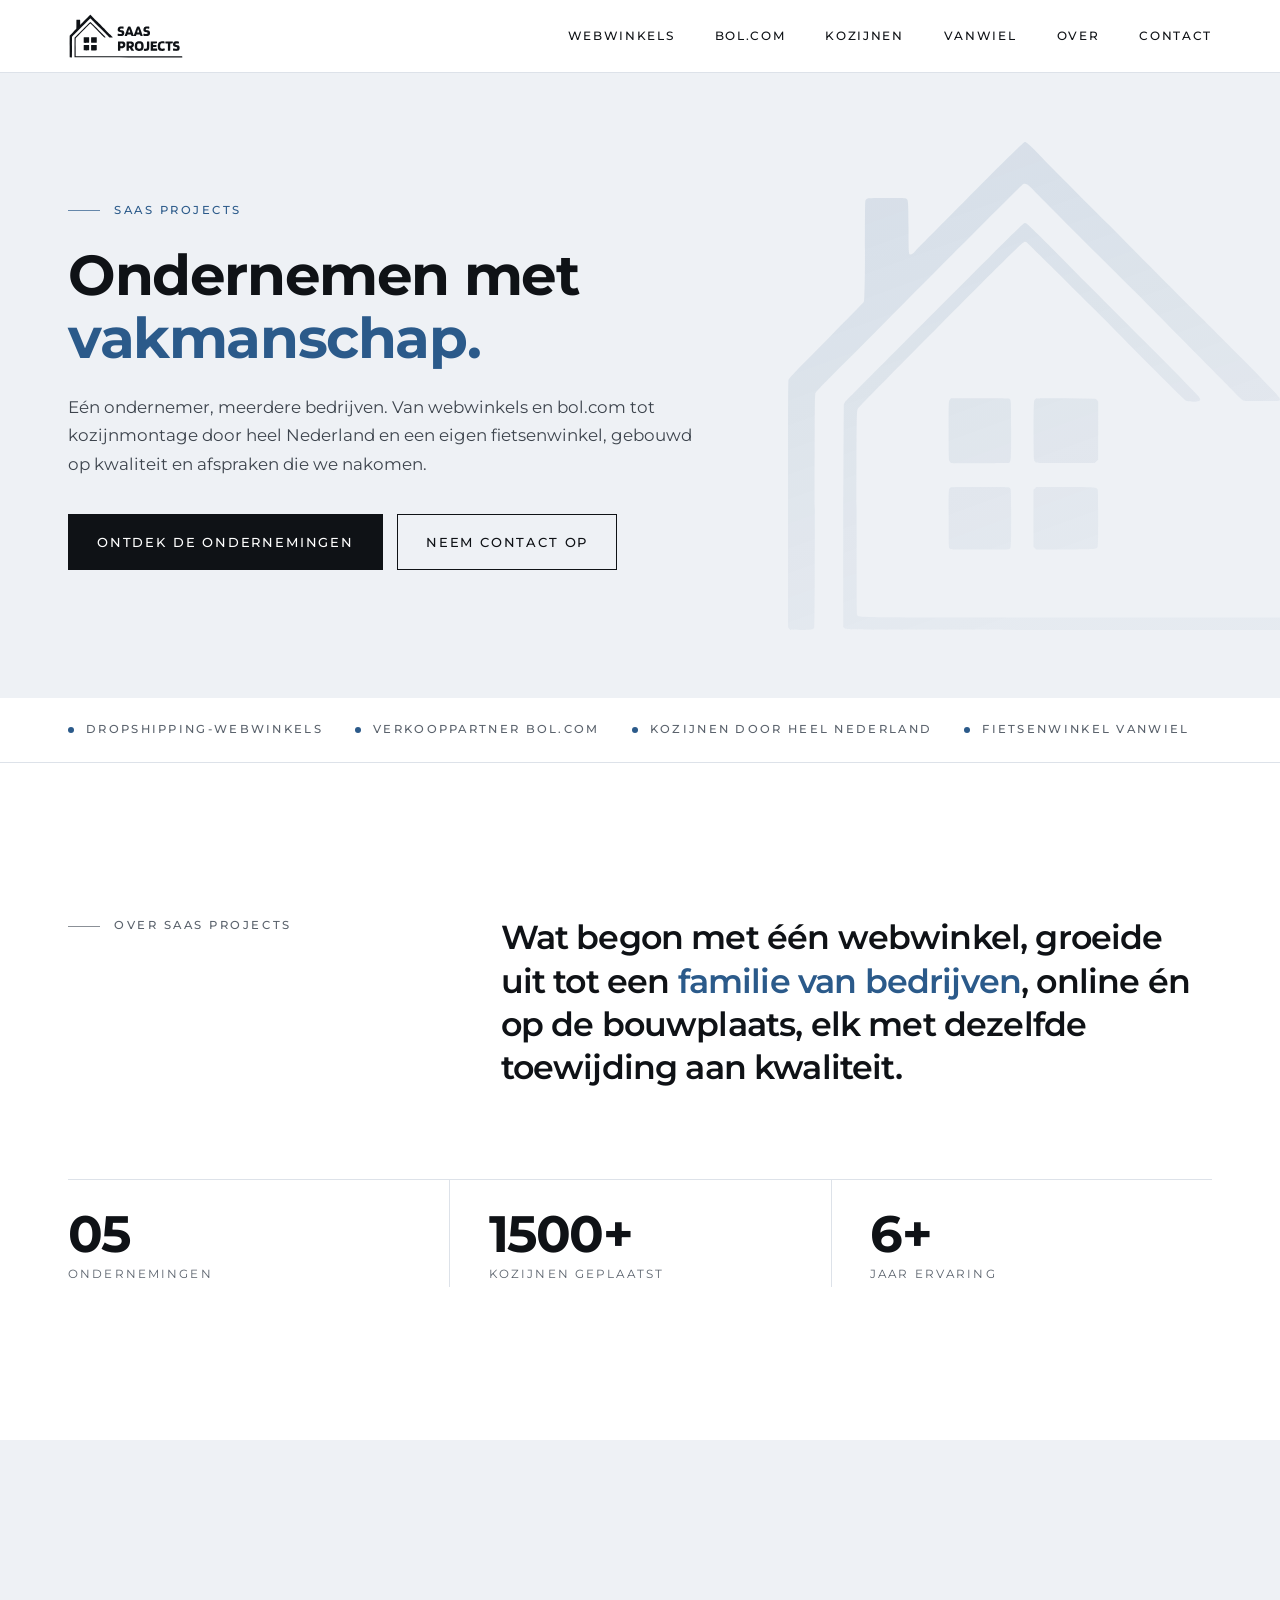
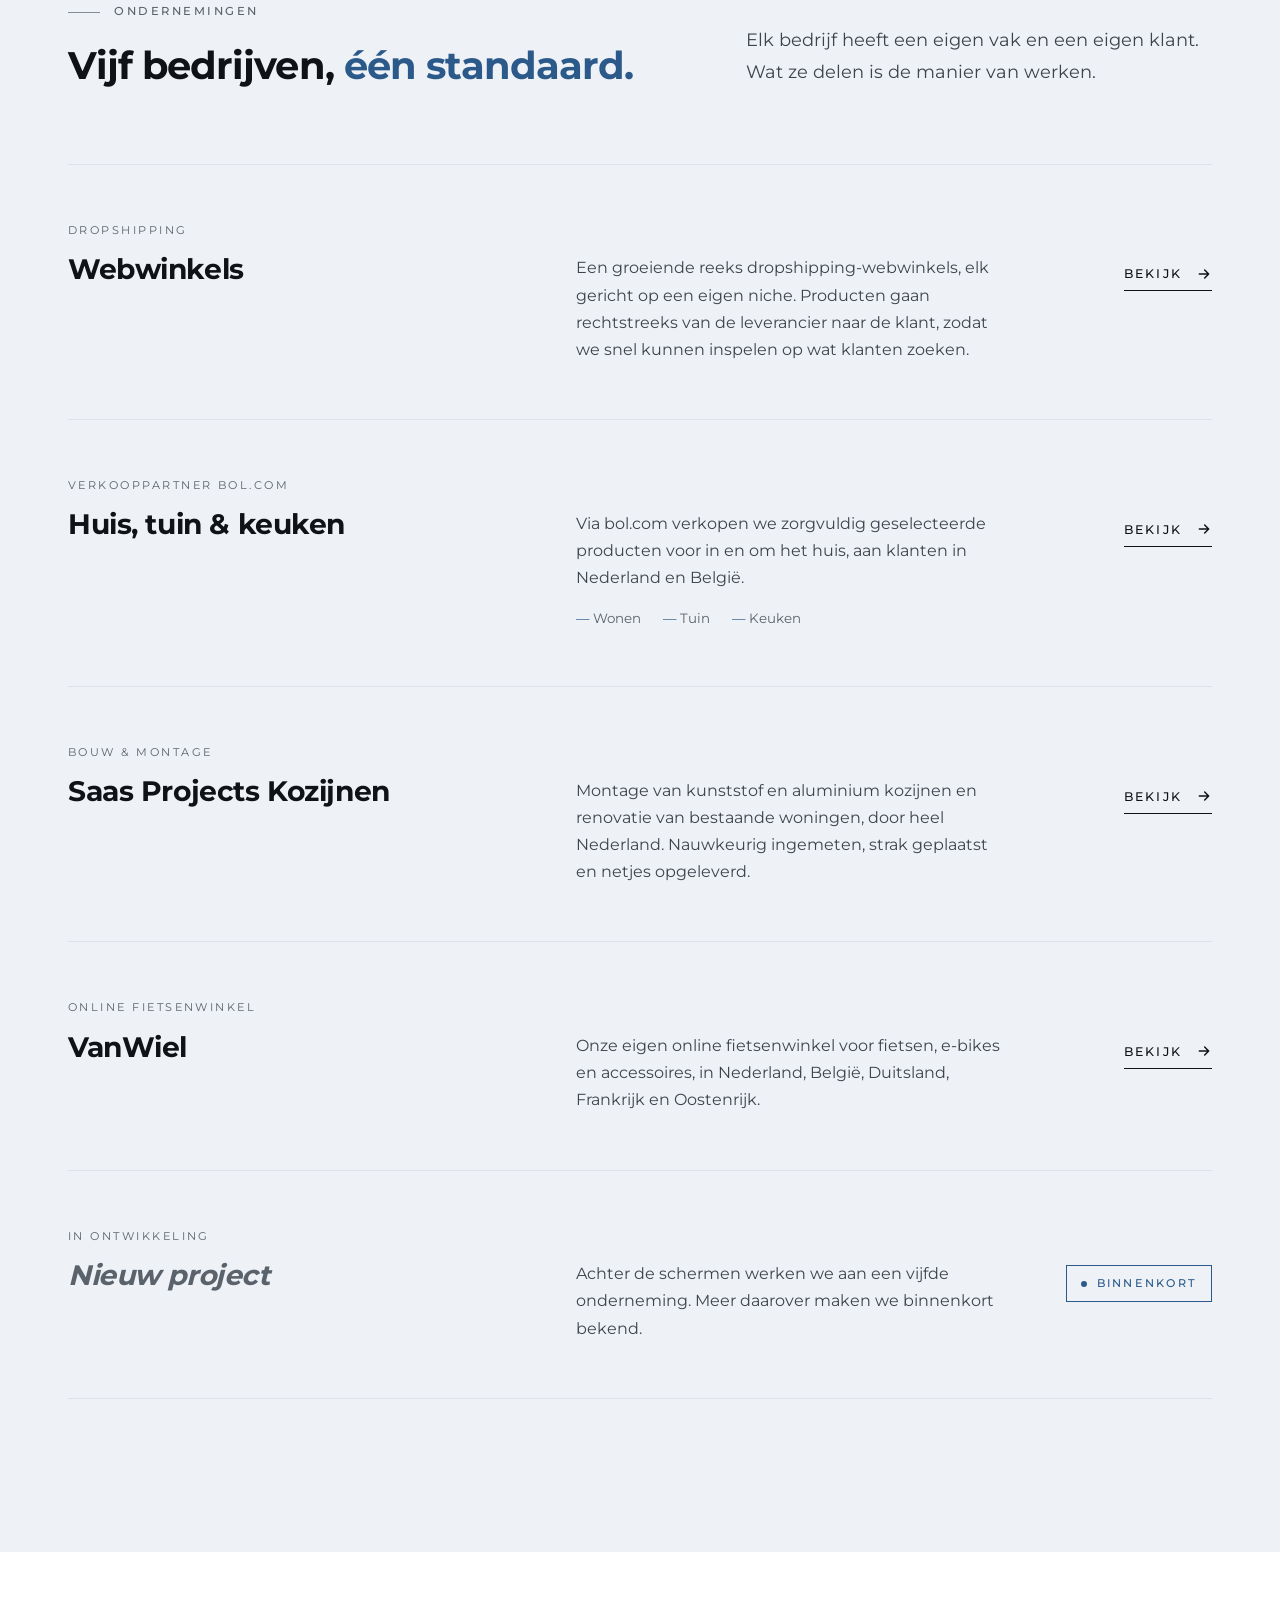
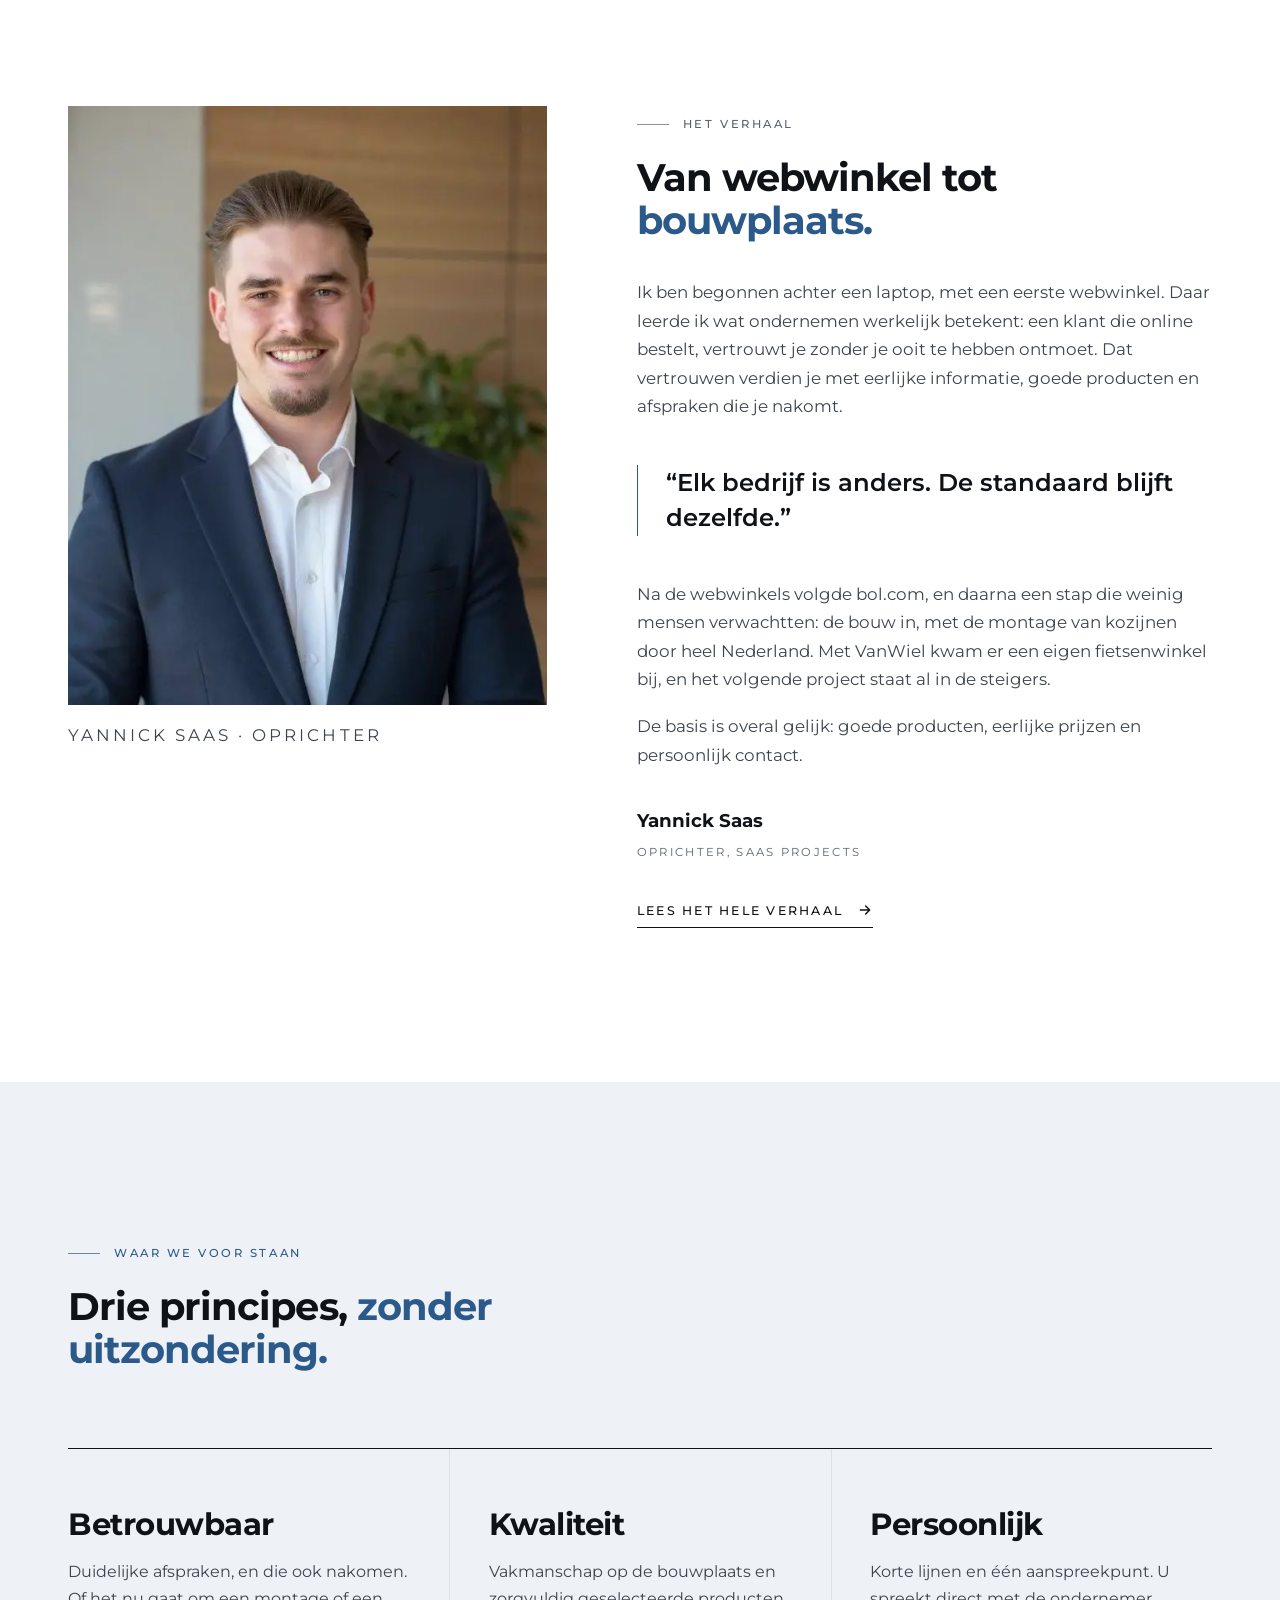
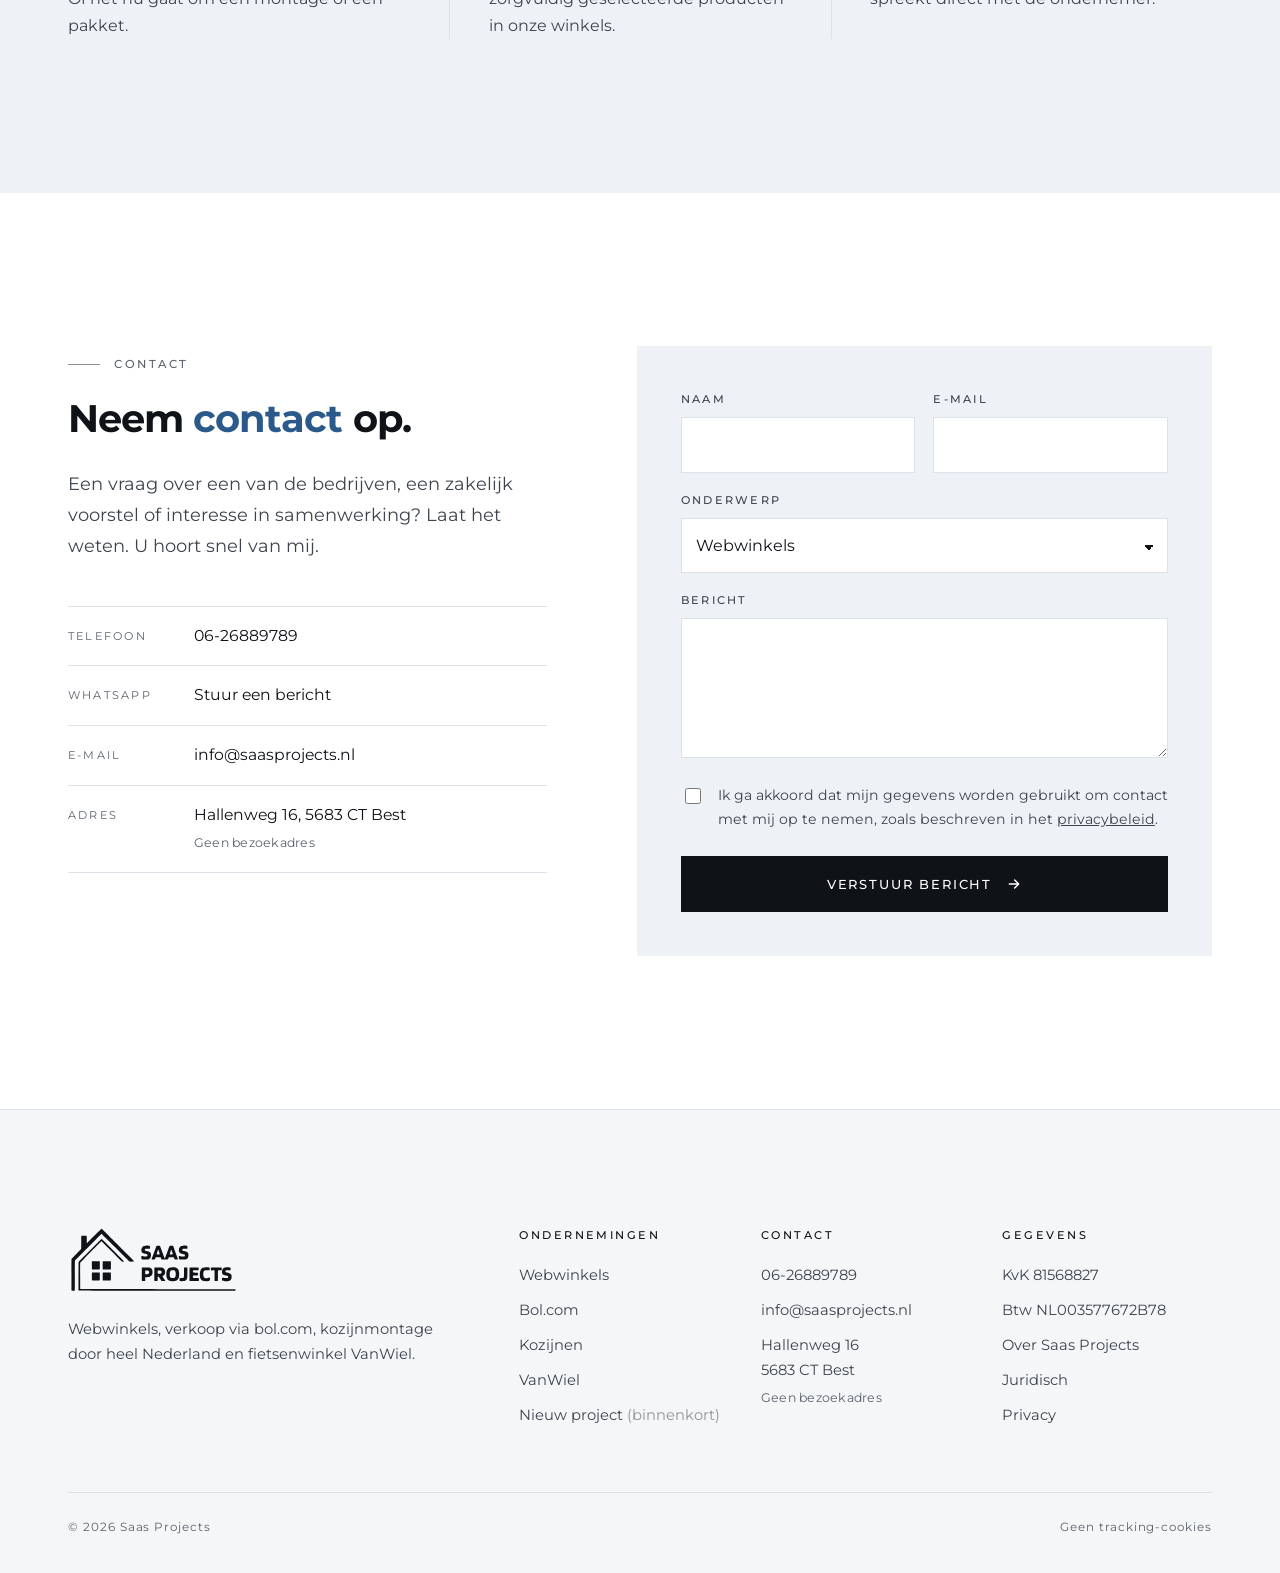
==== commit 9b151ac0: "Ervaring: 6+ jaar Co-Authored-By: Claude Opus 5.5 <noreply@anthropic.com> Claude-Session: https://cl" ====
--- a/index.html
+++ b/index.html
@@ -98,7 +98,7 @@
         <div class="facts reveal">
           <div class="fact"><strong>05</strong><span>Ondernemingen</span></div>
           <div class="fact"><strong>1500+</strong><span>Kozijnen geplaatst</span></div>
-          <div class="fact"><strong>6</strong><span>Jaar ervaring</span></div>
+          <div class="fact"><strong>6+</strong><span>Jaar ervaring</span></div>
         </div>
       </div>
     </section>
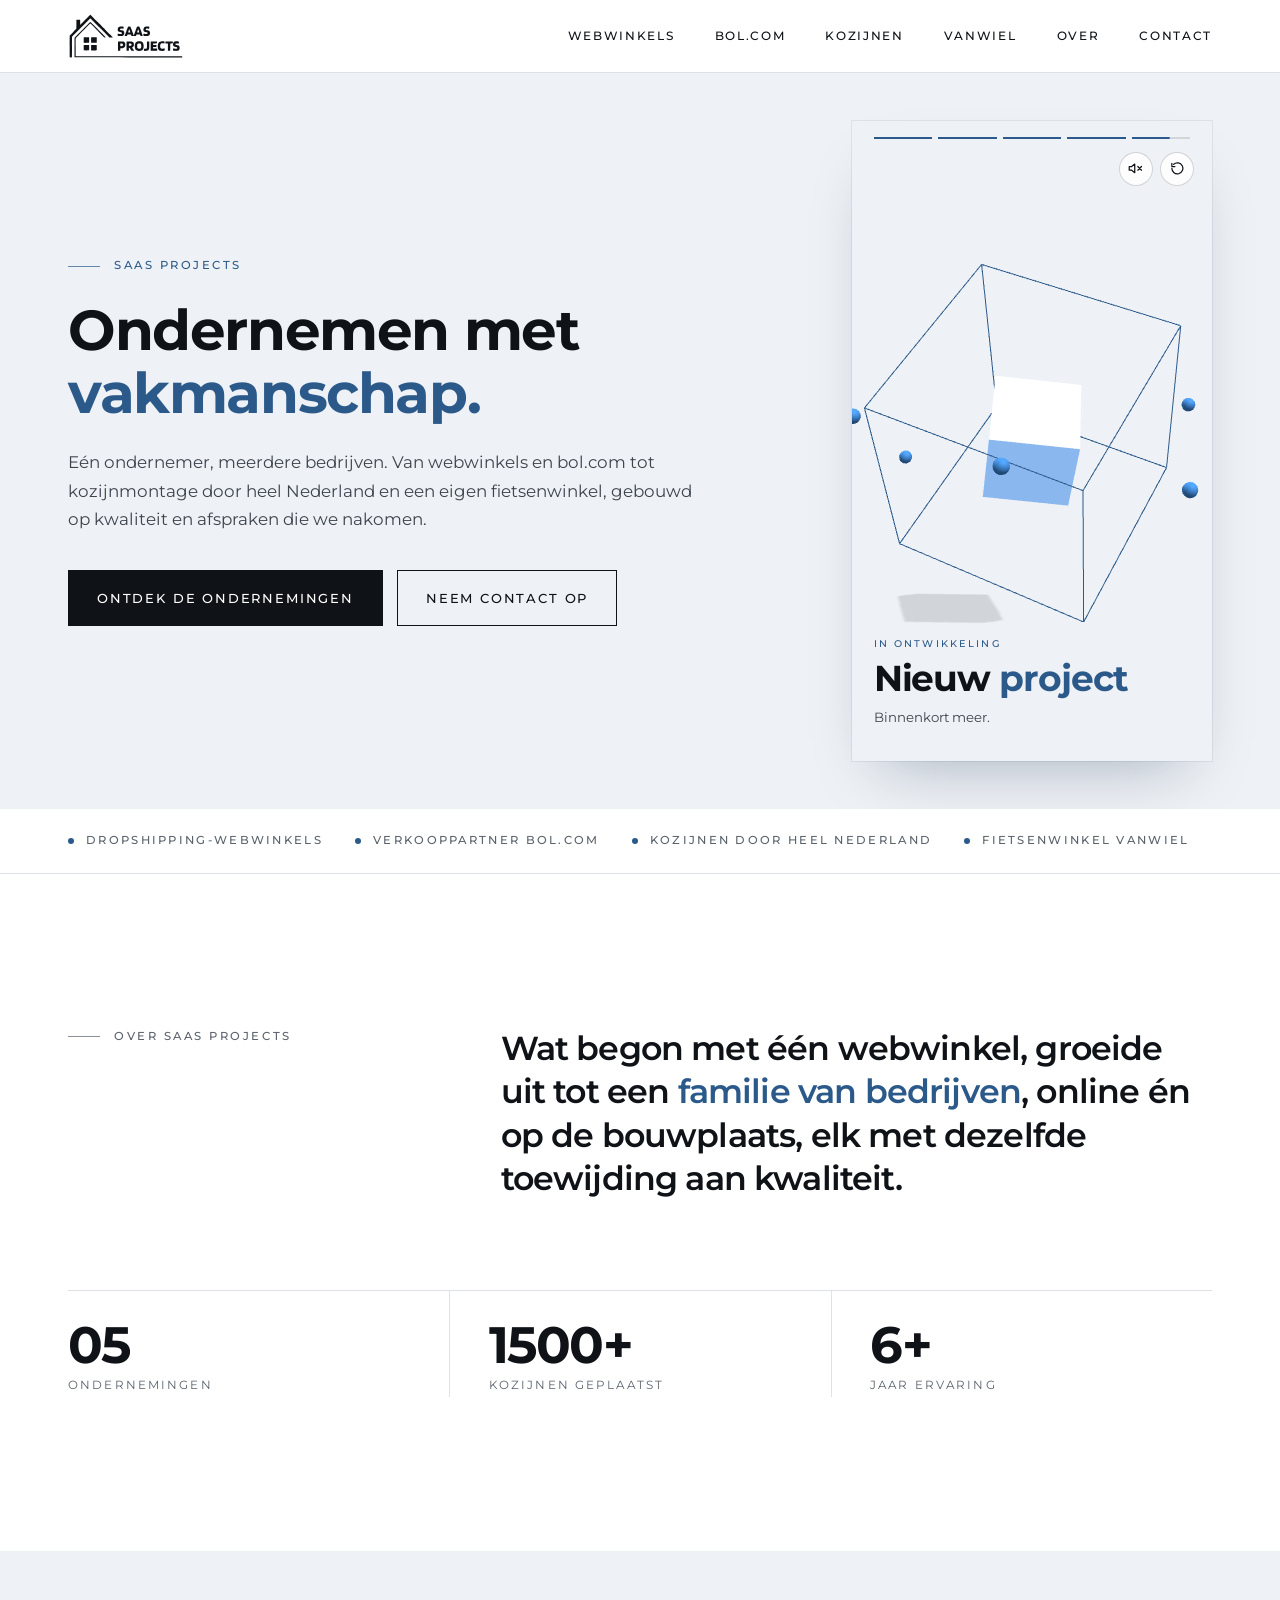
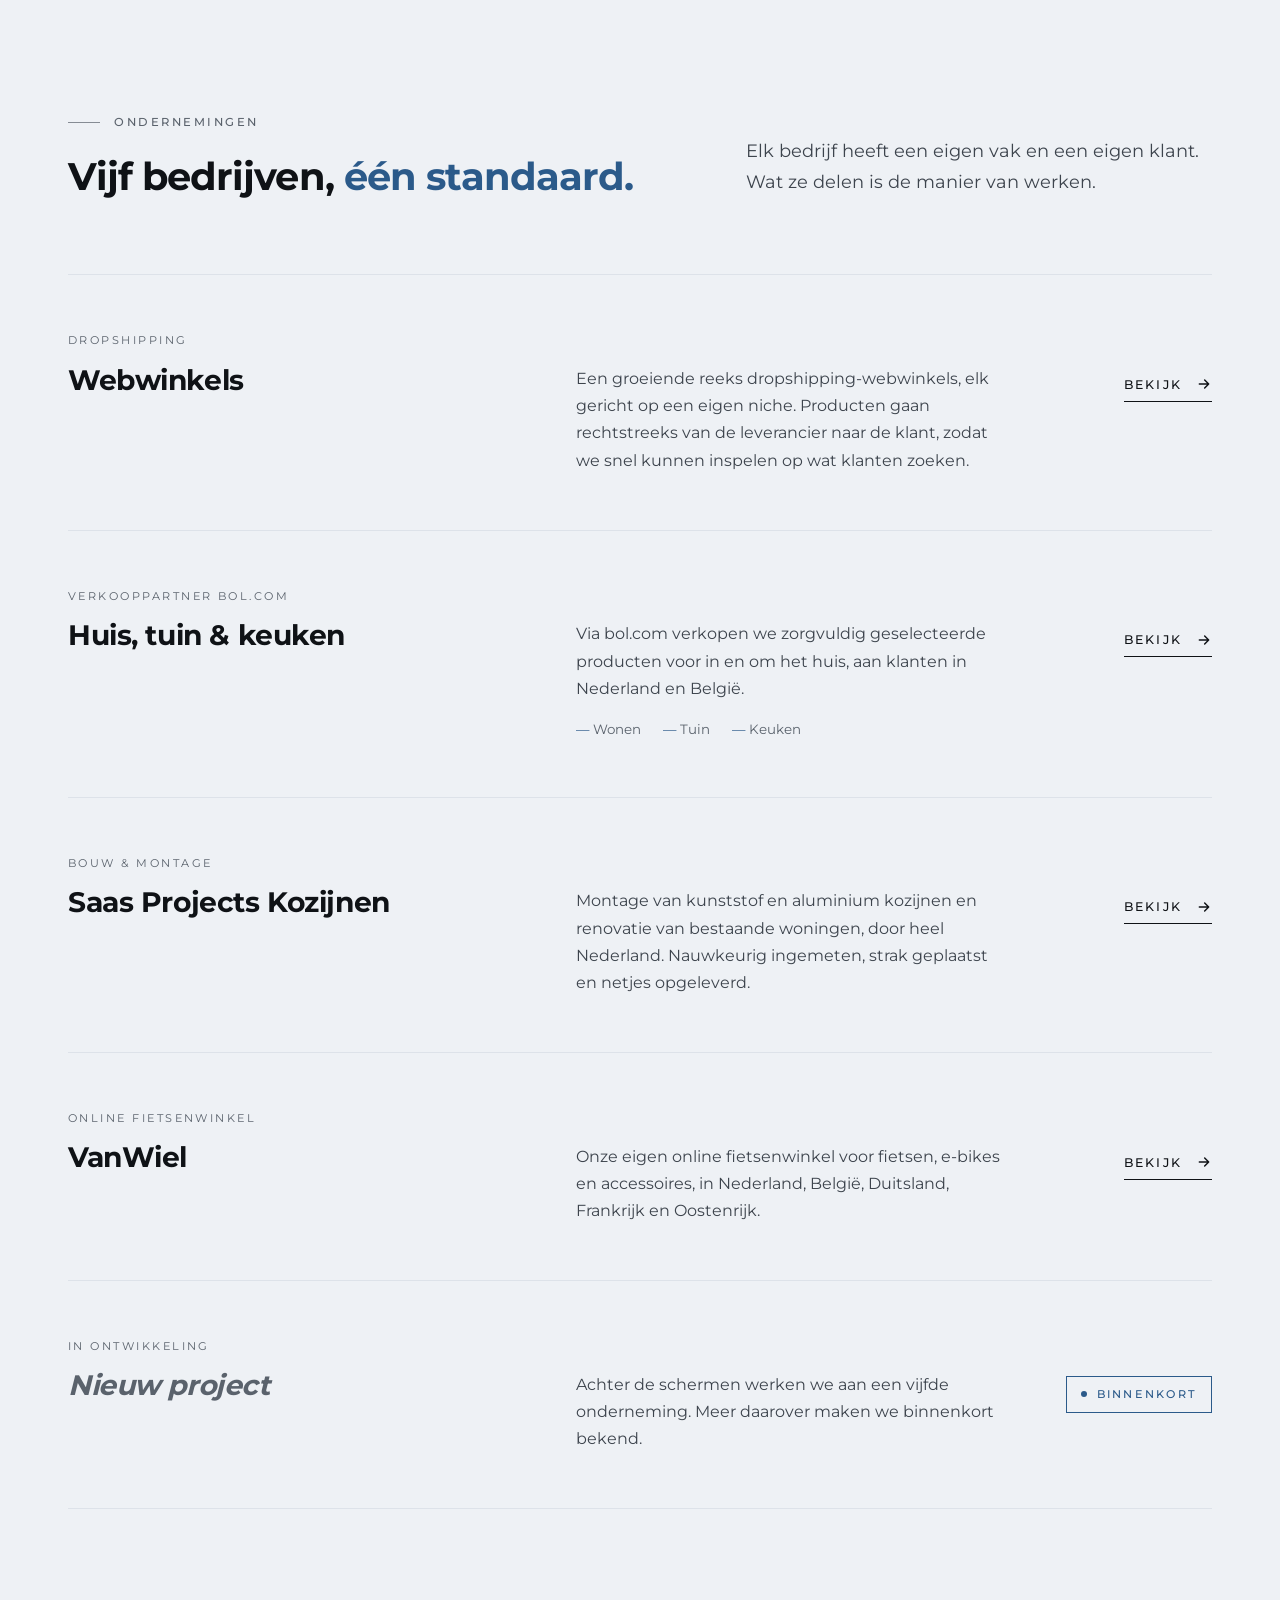
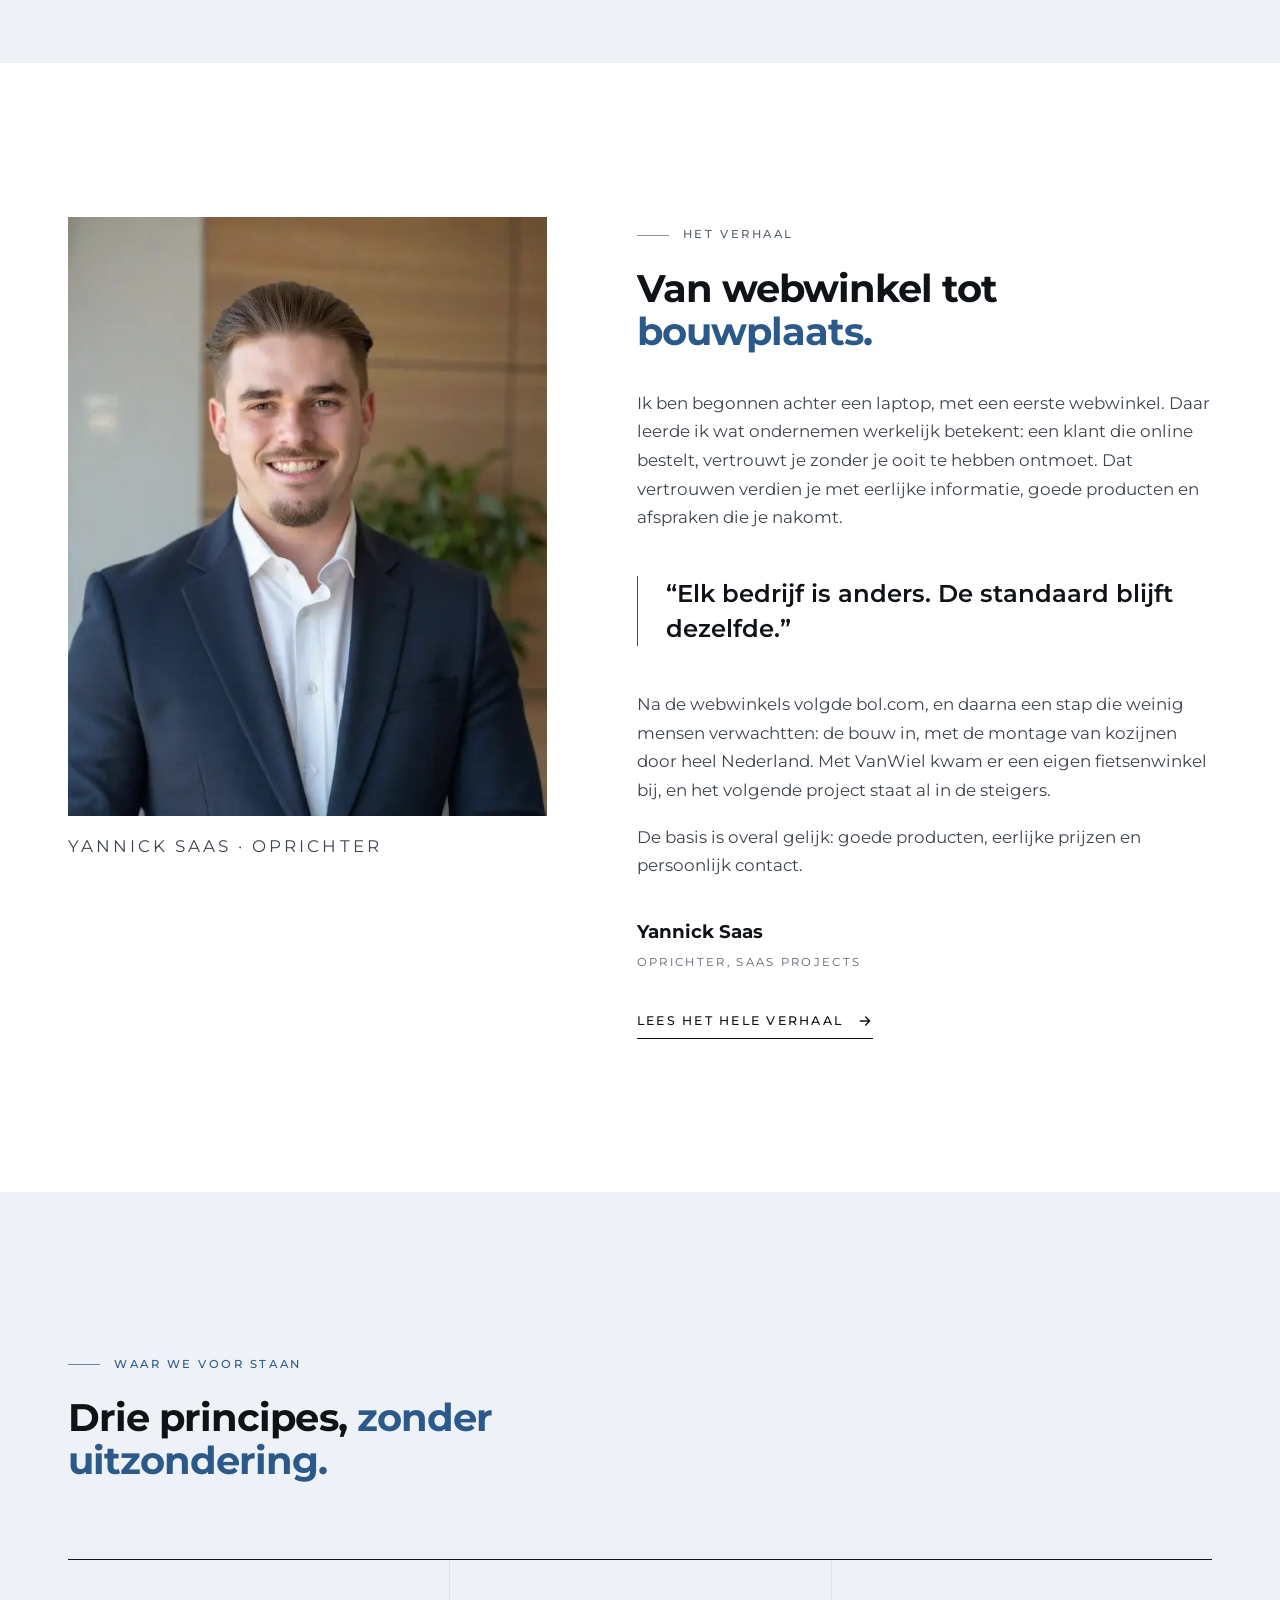
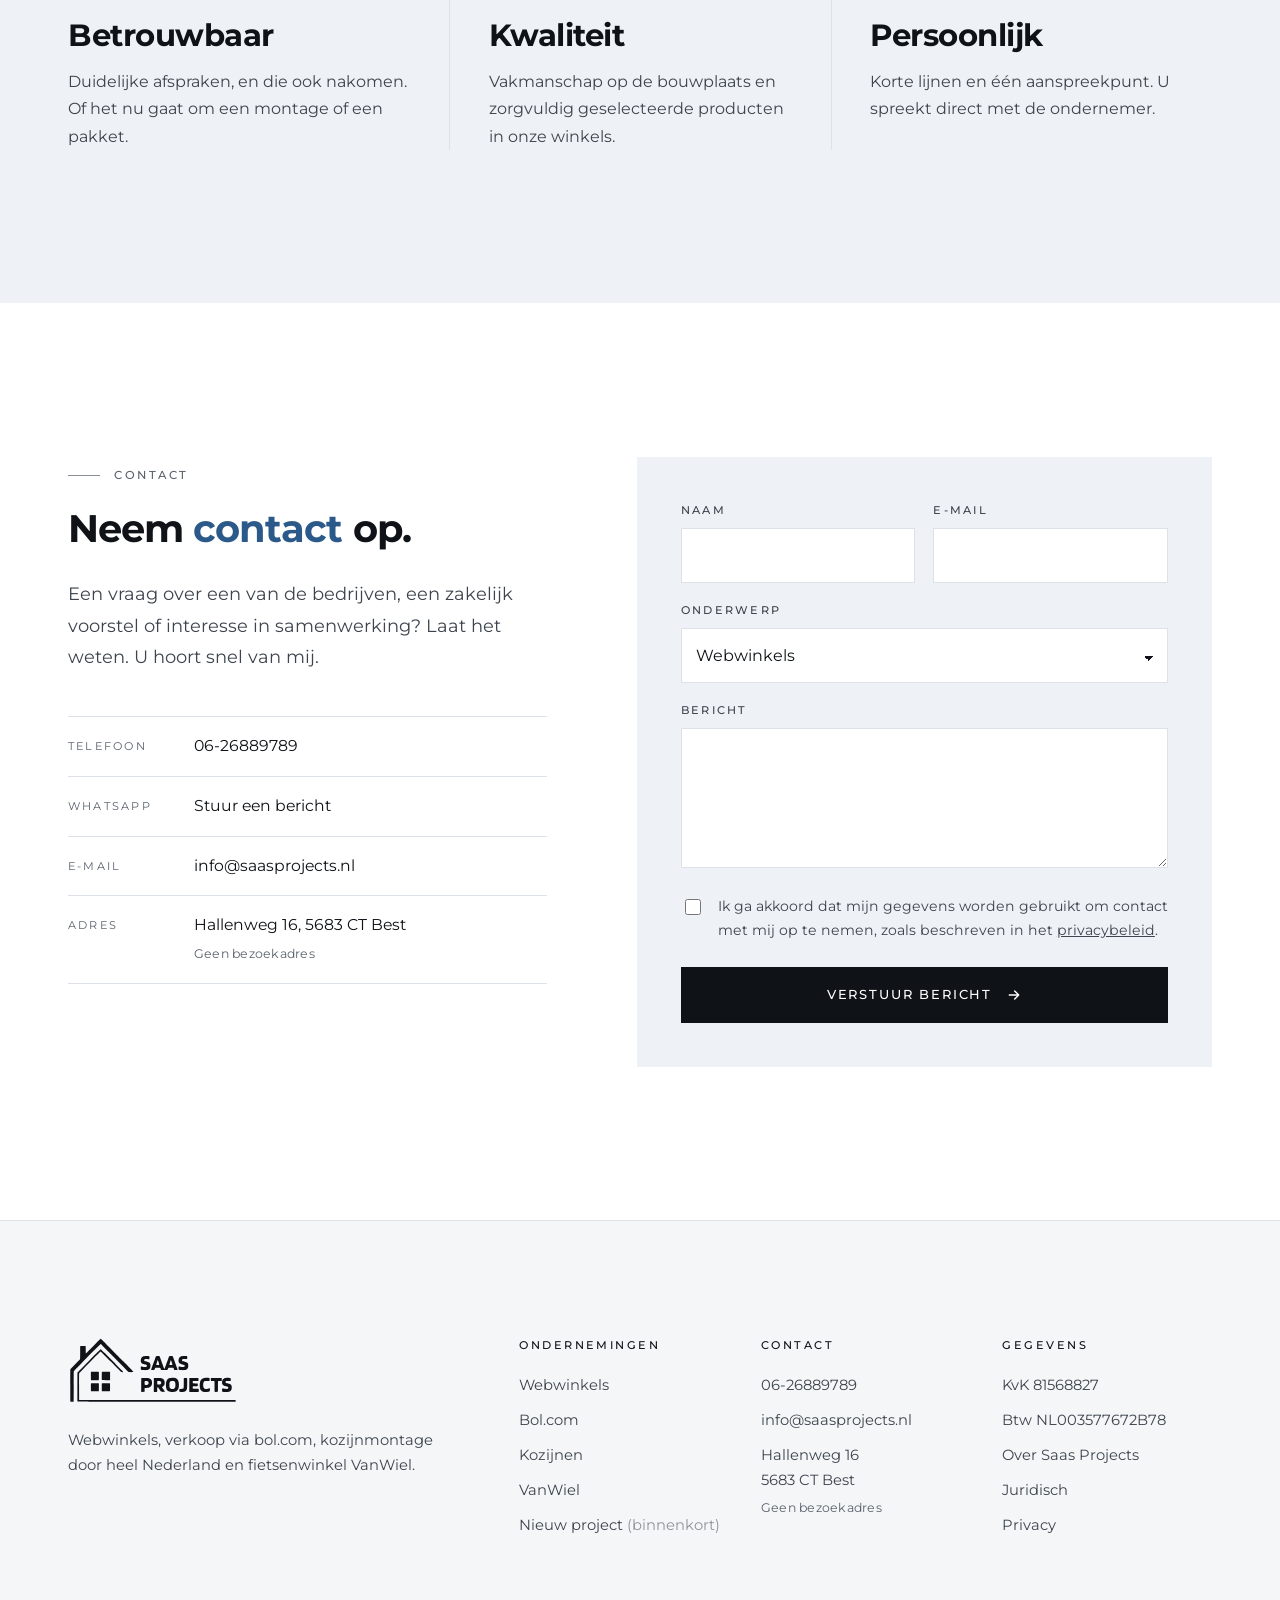
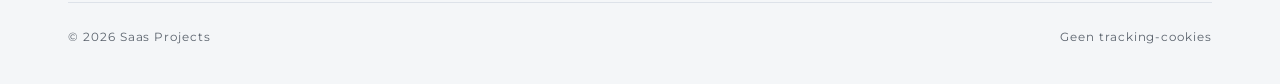
==== commit 244cd829: "Logo-animatie (7 s, 9:16, 3D met GSAP + three.js) op de landingspagina Vijf scènes: dropshipping-web" ====
--- a/index.html
+++ b/index.html
@@ -17,7 +17,7 @@
   <link rel="icon" href="assets/favicon.svg" type="image/svg+xml">
   <link rel="apple-touch-icon" href="assets/apple-touch-icon.png">
   <link rel="preload" href="assets/fonts/montserrat.woff2" as="font" type="font/woff2" crossorigin>
-  <link rel="stylesheet" href="assets/css/style.css?v=9481bfde">
+  <link rel="stylesheet" href="assets/css/style.css?v=c003d16a">
   <script type="application/ld+json">
   {
     "@context": "https://schema.org",
@@ -75,7 +75,7 @@
   </header>
 
   <main id="main">
-    <section class="hero">
+    <section class="hero hero--motion">
       <div class="hero__text">
         <span class="label">Saas Projects</span>
         <h1>Ondernemen met <em>vakmanschap.</em></h1>
@@ -85,7 +85,7 @@
           <a class="btn btn--outline" href="#contact">Neem contact op</a>
         </div>
       </div>
-      <div class="hero__visual" aria-hidden="true"><div class="hero__art"><span class="hero__grid"></span><span class="hero__glow"></span><span class="hero__house"></span></div></div>
+      <div class="hero__motion"><iframe src="assets/motion/intro.html?embed" title="Saas Projects in beweging: webwinkels, bol.com, kozijnen, VanWiel en een nieuw project" loading="eager"></iframe></div>
     </section>
     <div class="usp"><div class="container"><ul><li>Dropshipping-webwinkels</li><li>Verkooppartner bol.com</li><li>Kozijnen door heel Nederland</li><li>Fietsenwinkel VanWiel</li></ul></div></div>
 
--- a/assets/css/style.css
+++ b/assets/css/style.css
@@ -839,3 +839,19 @@
   .fact span { letter-spacing: .06em; padding-right: 6px; }
 }
 .addr-note { display: inline-block; margin-top: 4px; font-size: .78rem; color: var(--muted); font-family: var(--sans); font-weight: 400; letter-spacing: .02em; }
+
+/* Homepage: logo-animatie naast de tekst */
+.hero--motion { grid-template-columns: 1fr auto; align-items: center; }
+.hero--motion::before { display: none; }
+.hero__motion { position: relative; z-index: 1; padding: 48px max(20px, calc((100vw - var(--max)) / 2 + 48px)) 48px 0; }
+.hero__motion iframe {
+  display: block; border: 0; height: min(78vh, 640px); aspect-ratio: 9 / 16; width: auto; max-width: 100%;
+  background: #eef1f5; box-shadow: 0 30px 60px -30px rgba(23, 50, 79, .35), 0 0 0 1px var(--line);
+}
+.hero--motion .hero__text { padding-right: 32px; }
+@media (max-width: 860px) {
+  .hero--motion { grid-template-columns: 1fr; }
+  .hero--motion .hero__text { padding-right: 20px; }
+  .hero__motion { padding: 0 20px 48px; display: flex; justify-content: center; }
+  .hero__motion iframe { height: auto; width: min(100%, 360px); }
+}
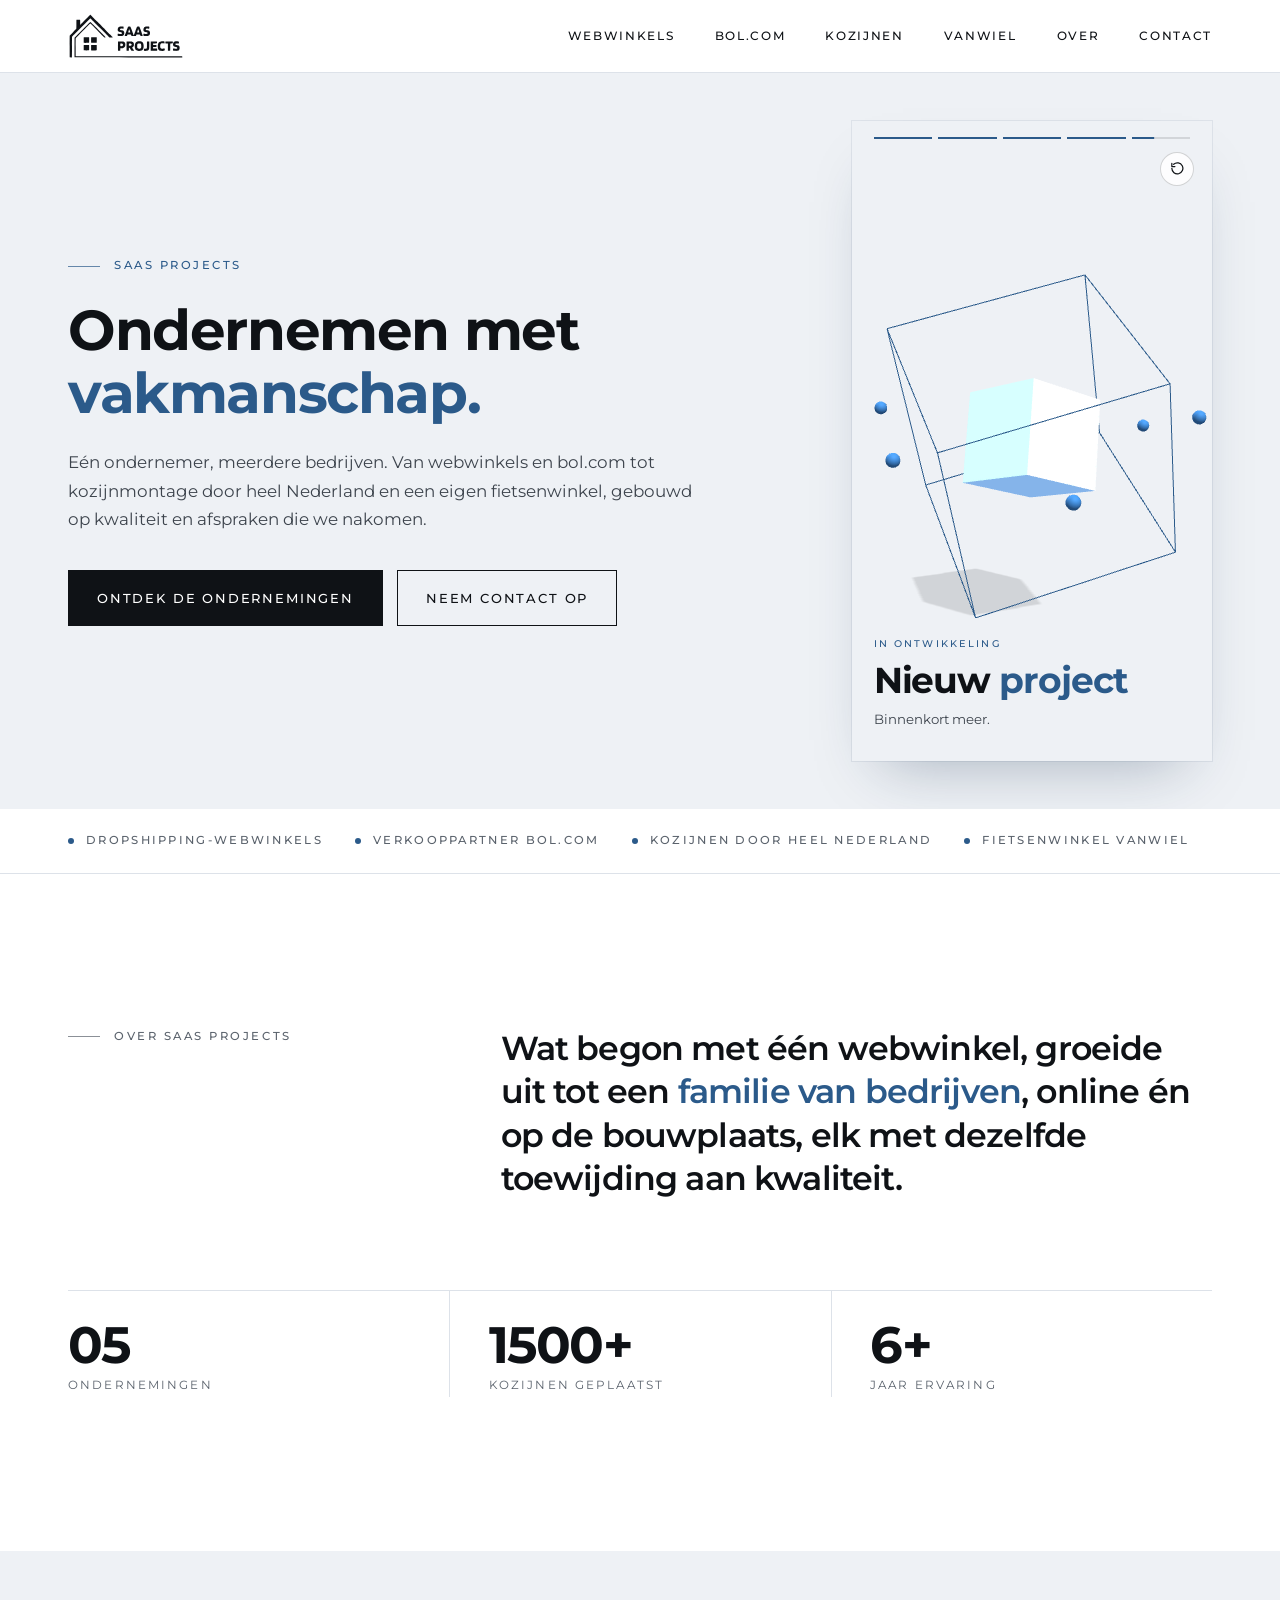
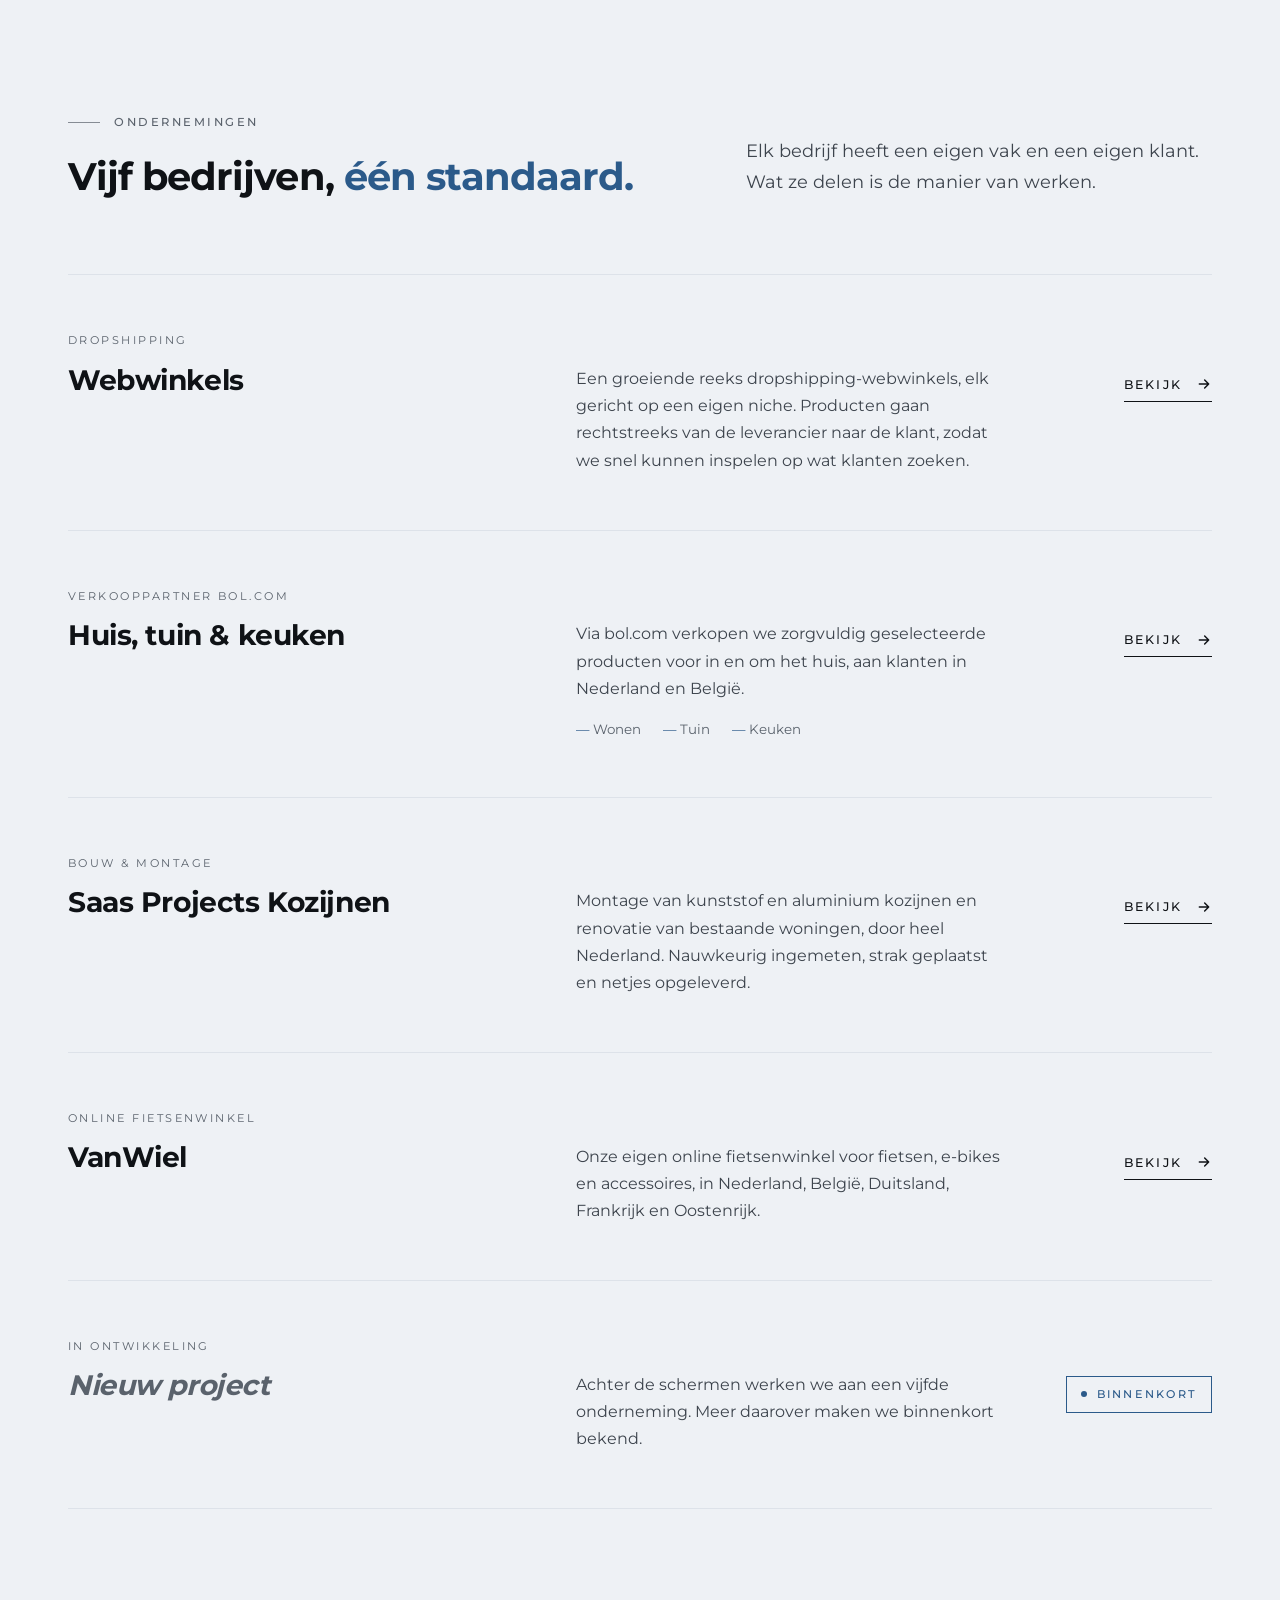
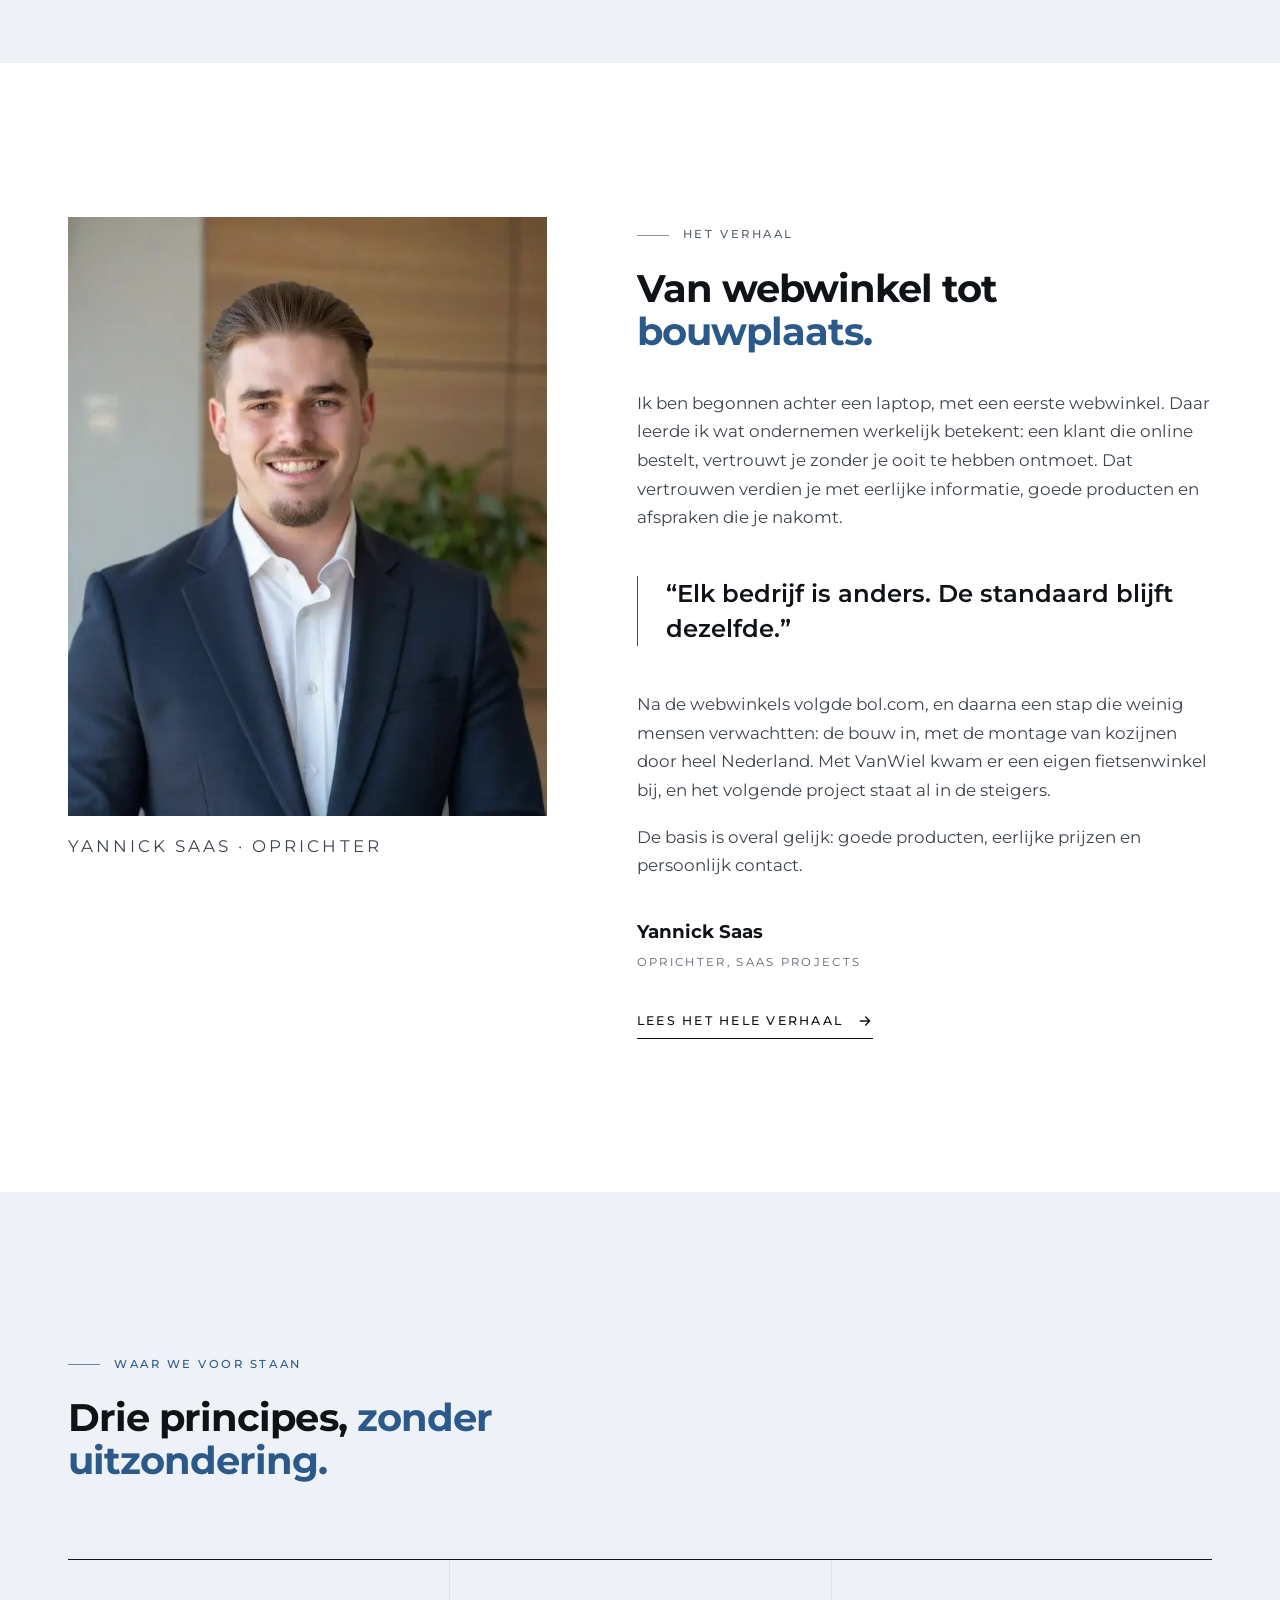
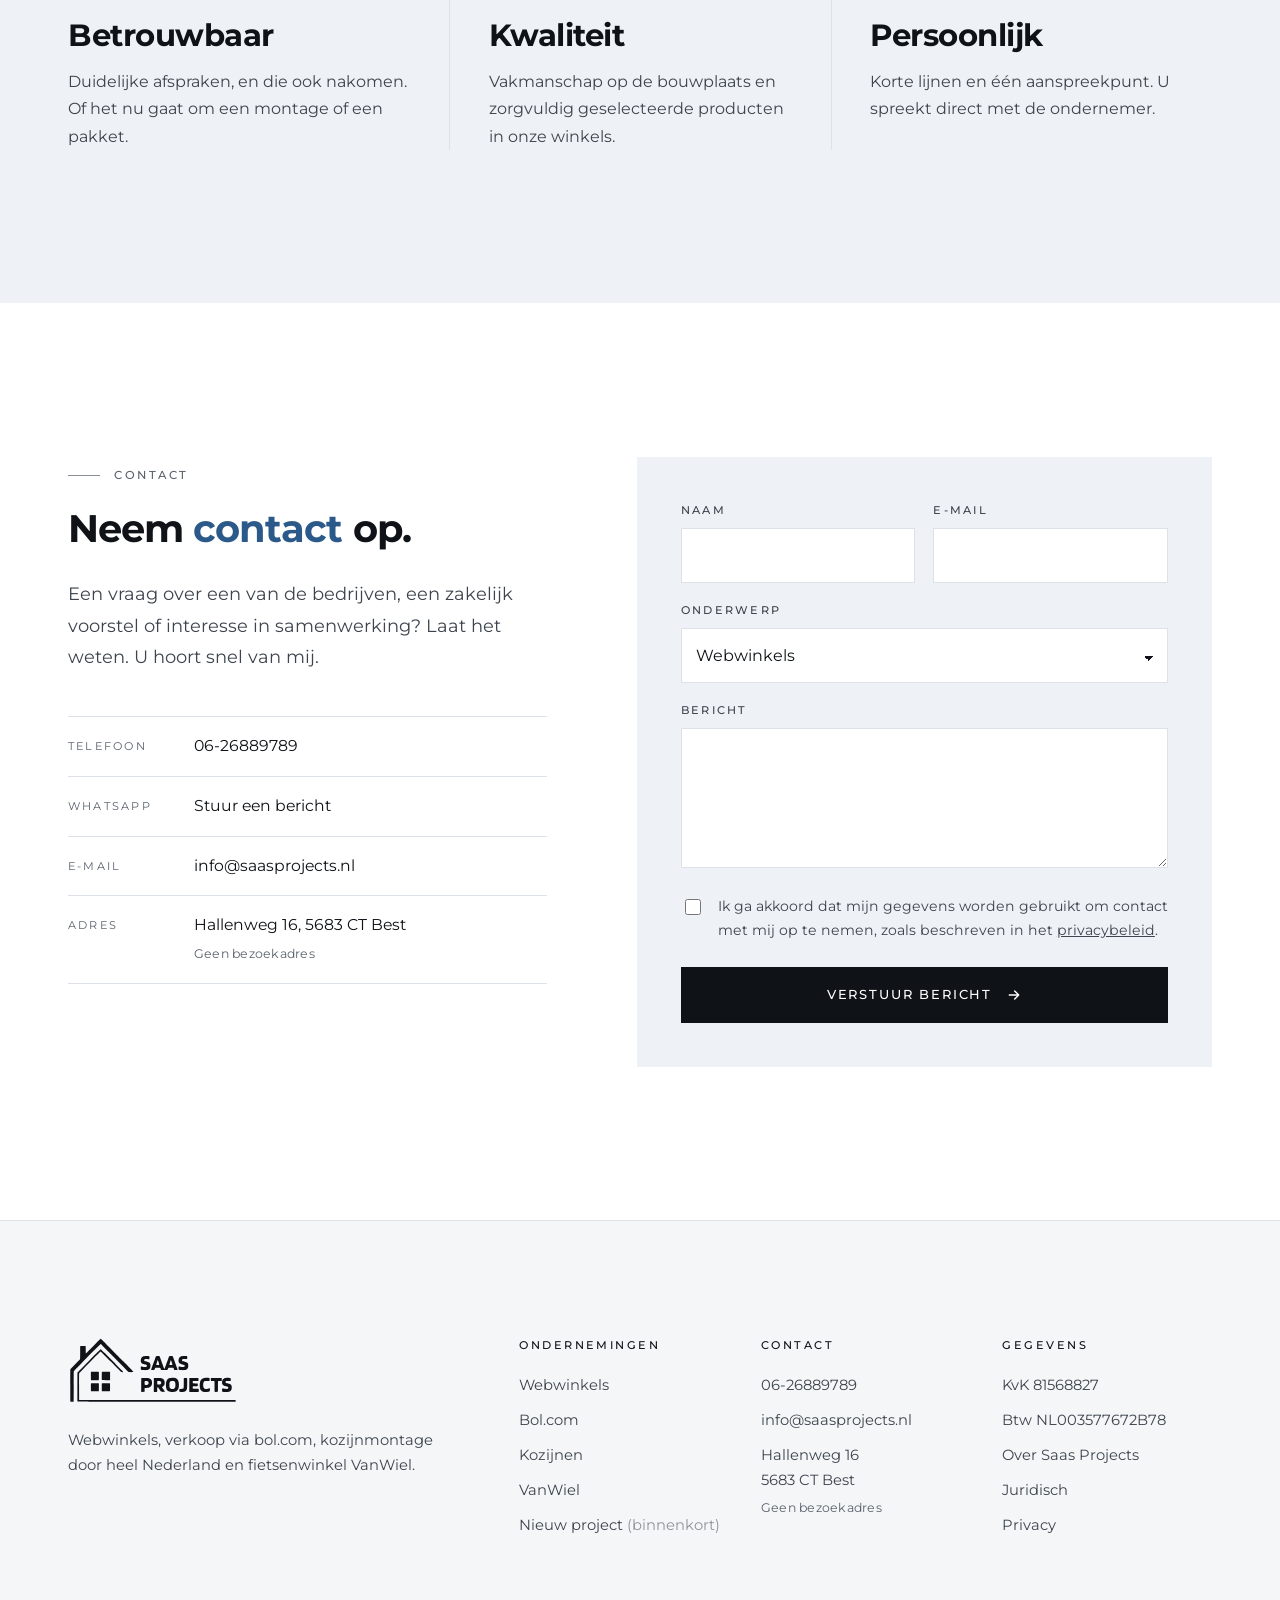
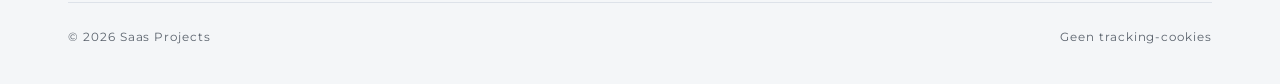
==== commit e64f9a7e: "Menubalk gerepareerd (mobiel menu over volledig scherm, tablet past) en geluid uit animatie Co-Autho" ====
--- a/index.html
+++ b/index.html
@@ -17,7 +17,7 @@
   <link rel="icon" href="assets/favicon.svg" type="image/svg+xml">
   <link rel="apple-touch-icon" href="assets/apple-touch-icon.png">
   <link rel="preload" href="assets/fonts/montserrat.woff2" as="font" type="font/woff2" crossorigin>
-  <link rel="stylesheet" href="assets/css/style.css?v=c003d16a">
+  <link rel="stylesheet" href="assets/css/style.css?v=e5f25a5f">
   <script type="application/ld+json">
   {
     "@context": "https://schema.org",
@@ -70,6 +70,7 @@
         <a href="vanwiel.html">VanWiel</a>
         <a href="over.html">Over</a>
         <a href="./#contact">Contact</a>
+        <div class="nav__contact"><a href="tel:+31626889789">06-26889789</a><a href="mailto:info@saasprojects.nl">info@saasprojects.nl</a></div>
       </nav>
     </div>
   </header>
--- a/assets/css/style.css
+++ b/assets/css/style.css
@@ -855,3 +855,35 @@
   .hero__motion { padding: 0 20px 48px; display: flex; justify-content: center; }
   .hero__motion iframe { height: auto; width: min(100%, 360px); }
 }
+
+/* ===== Menubalk: mobiel menu als volledig scherm ===== */
+.nav__contact { display: none; }
+@media (max-width: 760px) {
+  /* geen blur-effect op mobiel: dat houdt het uitklapmenu binnen de balk vast */
+  .header, .header--dark, .header--solid, .header.stuck, .header--solid.stuck {
+    backdrop-filter: none; -webkit-backdrop-filter: none; background: #fff;
+  }
+  .nav-toggle { padding: 10px 0 10px 16px; font-size: .72rem; letter-spacing: .18em; color: var(--ink); }
+  .nav {
+    position: fixed; inset: 0; z-index: 70; display: flex; flex-direction: column; justify-content: flex-start; align-items: stretch;
+    gap: 0; padding: 88px 20px calc(24px + env(safe-area-inset-bottom, 0px)); background: #fff; color: var(--ink);
+    overflow-y: auto; opacity: 0; visibility: hidden; transform: translateY(-8px);
+    transition: opacity .3s var(--ease), transform .3s var(--ease), visibility .3s;
+  }
+  .nav.open { opacity: 1; visibility: visible; transform: none; }
+  .nav a, .nav a[aria-current="page"] {
+    font-family: var(--sans); font-size: 1.6rem; font-weight: 700; letter-spacing: -.02em; text-transform: none;
+    padding: 16px 0; border-bottom: 1px solid var(--line); color: var(--ink);
+  }
+  .nav a::after { display: none; }
+  .nav a[aria-current="page"] { color: var(--brand); }
+  .nav__contact { display: flex; flex-direction: column; gap: 6px; margin-top: auto; padding-top: 32px; }
+  .nav__contact a, .nav__contact a[aria-current] { font-size: .95rem; font-weight: 500; letter-spacing: 0; border: 0; padding: 4px 0; color: var(--ink-2); }
+  body.menu-open .nav-toggle, body.menu-open .brand { color: var(--ink); }
+  body.menu-open .subnav { visibility: hidden; }
+}
+@media (min-width: 761px) and (max-width: 1000px) {
+  .nav { gap: 22px; }
+  .nav a { font-size: .68rem; letter-spacing: .1em; }
+  .header .logo { width: 104px; }
+}
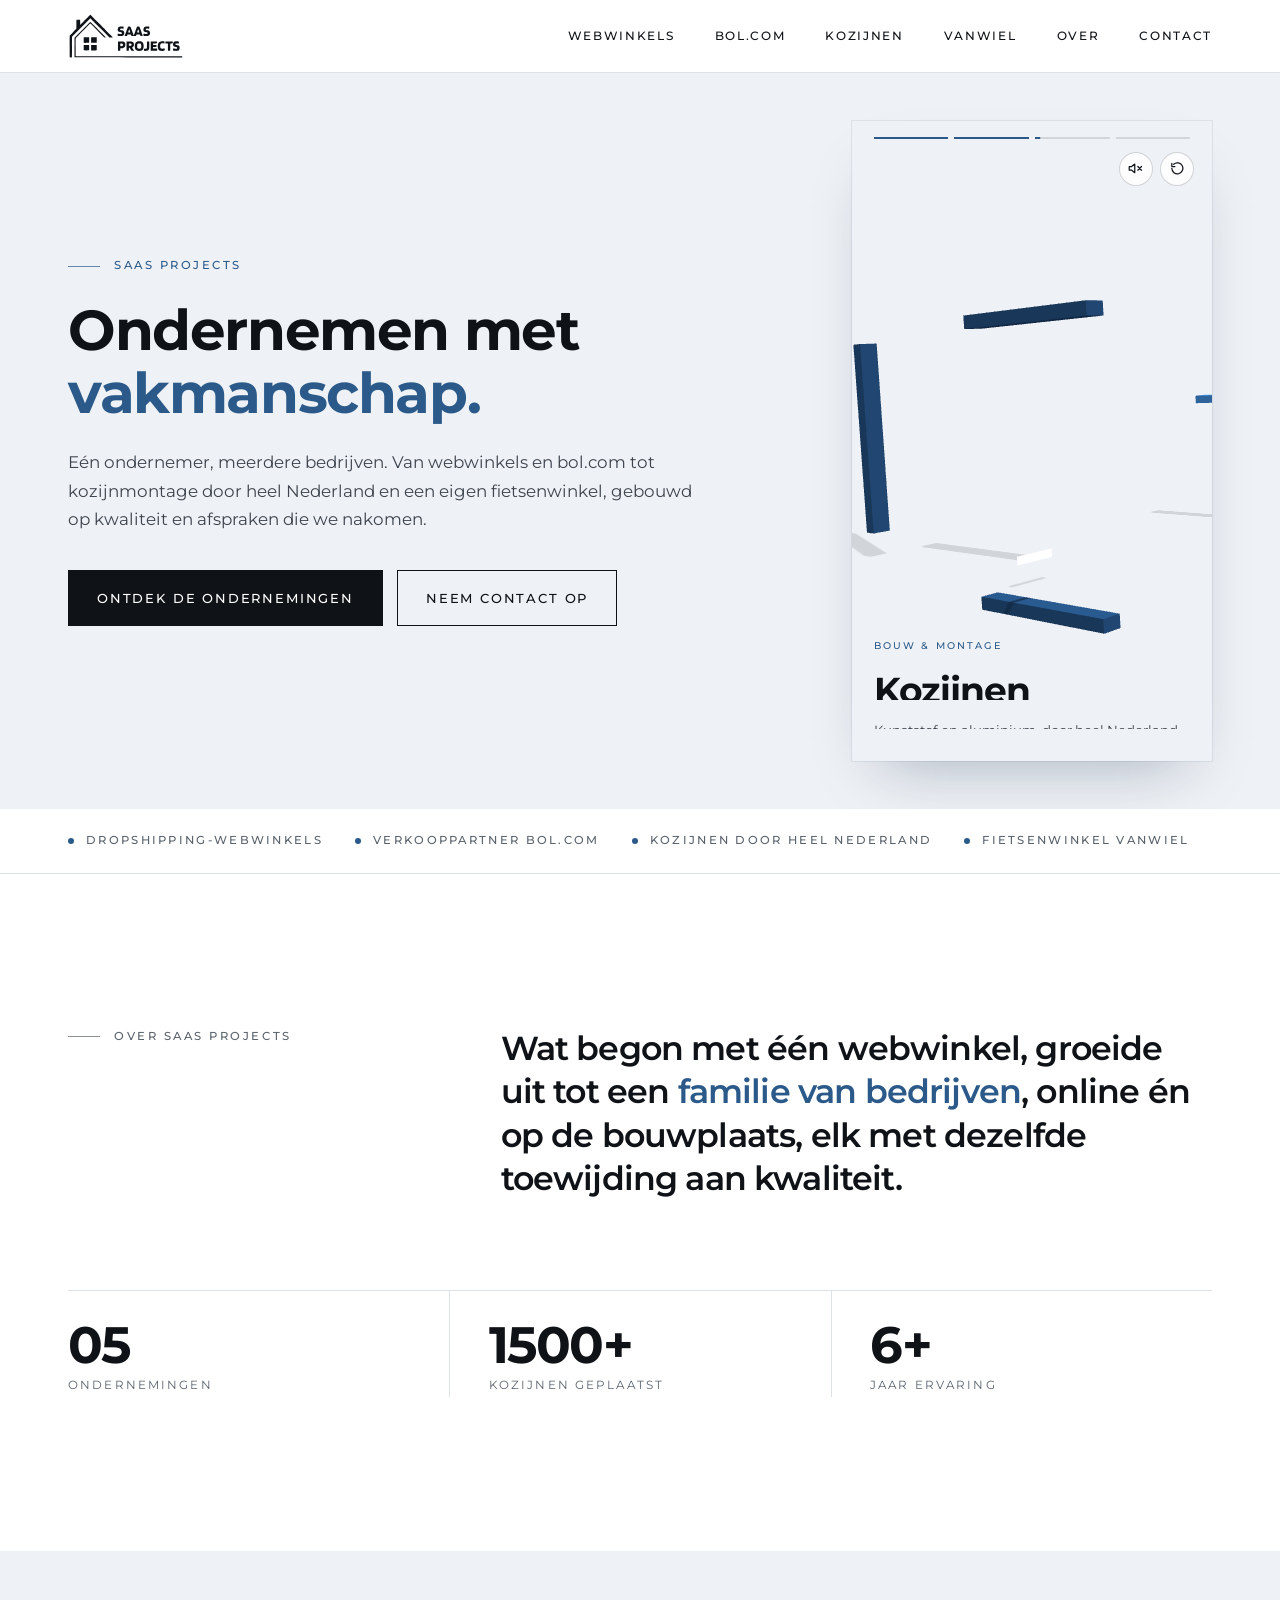
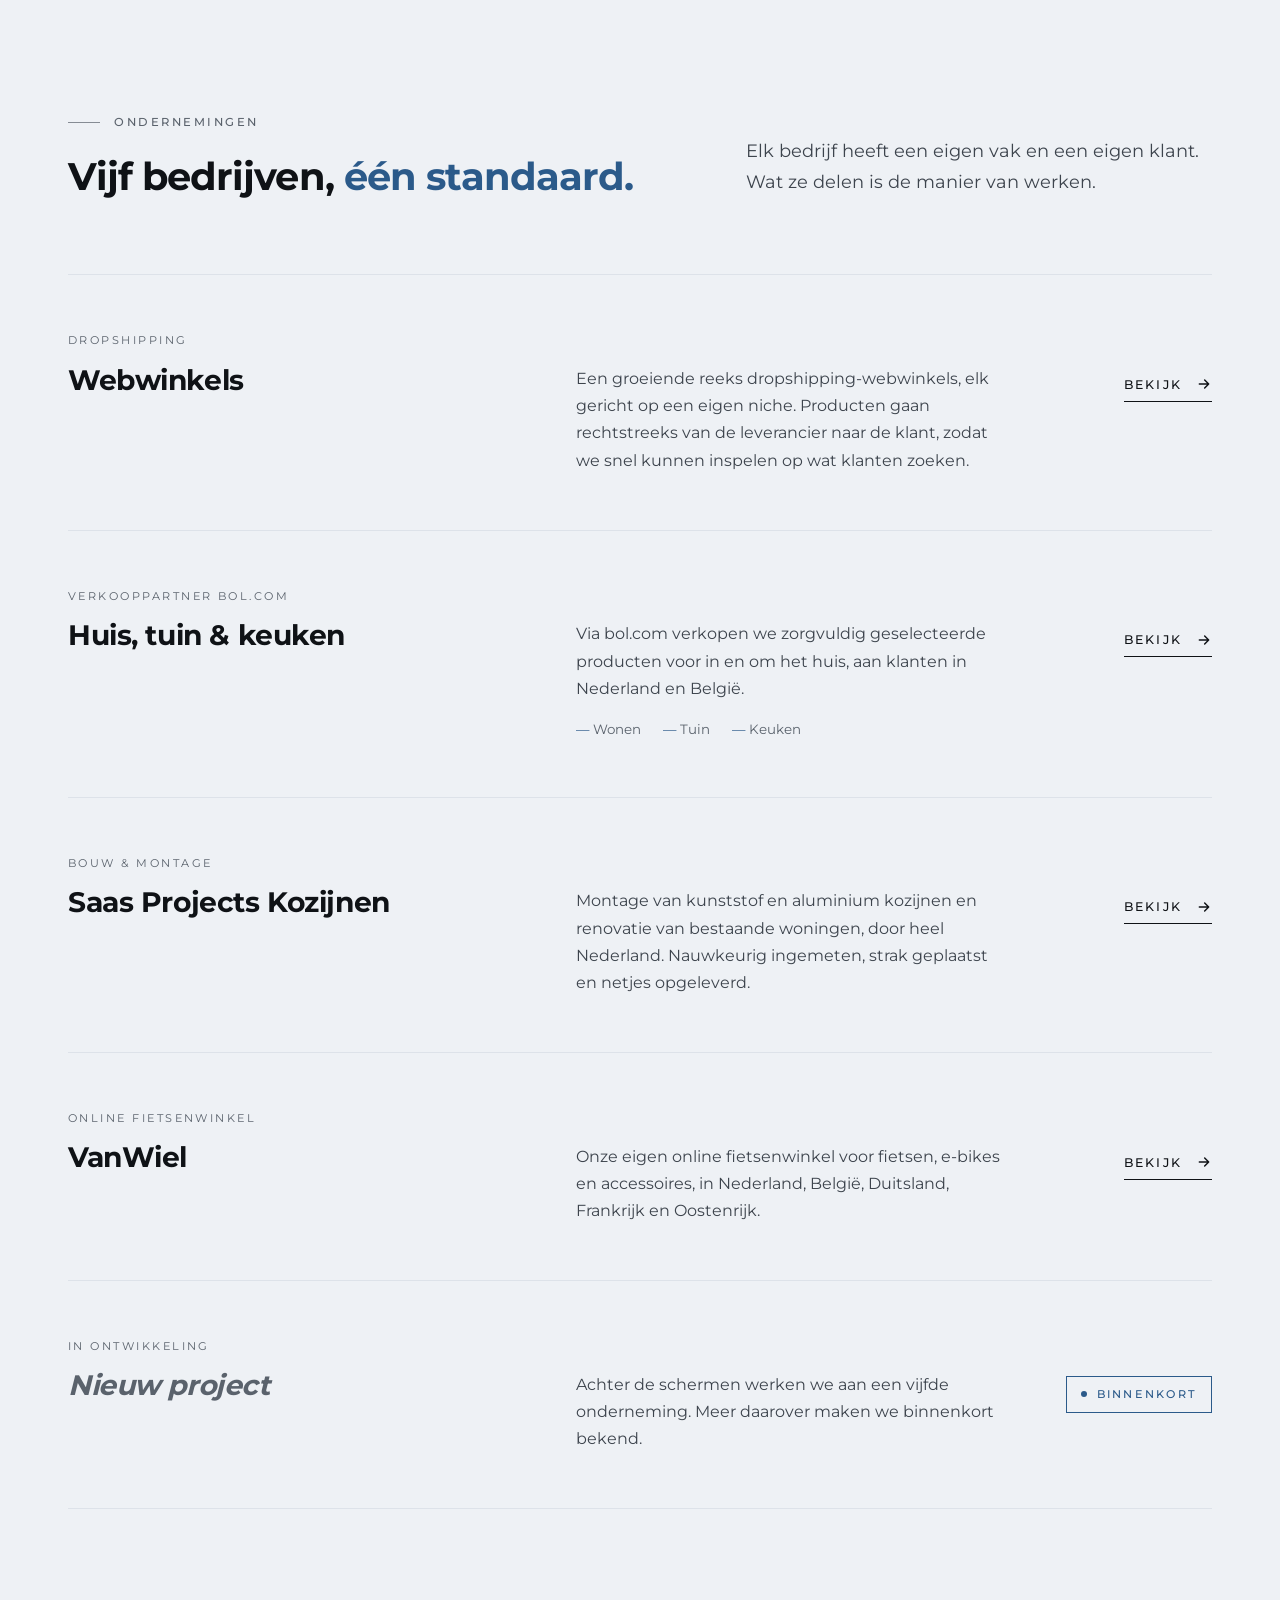
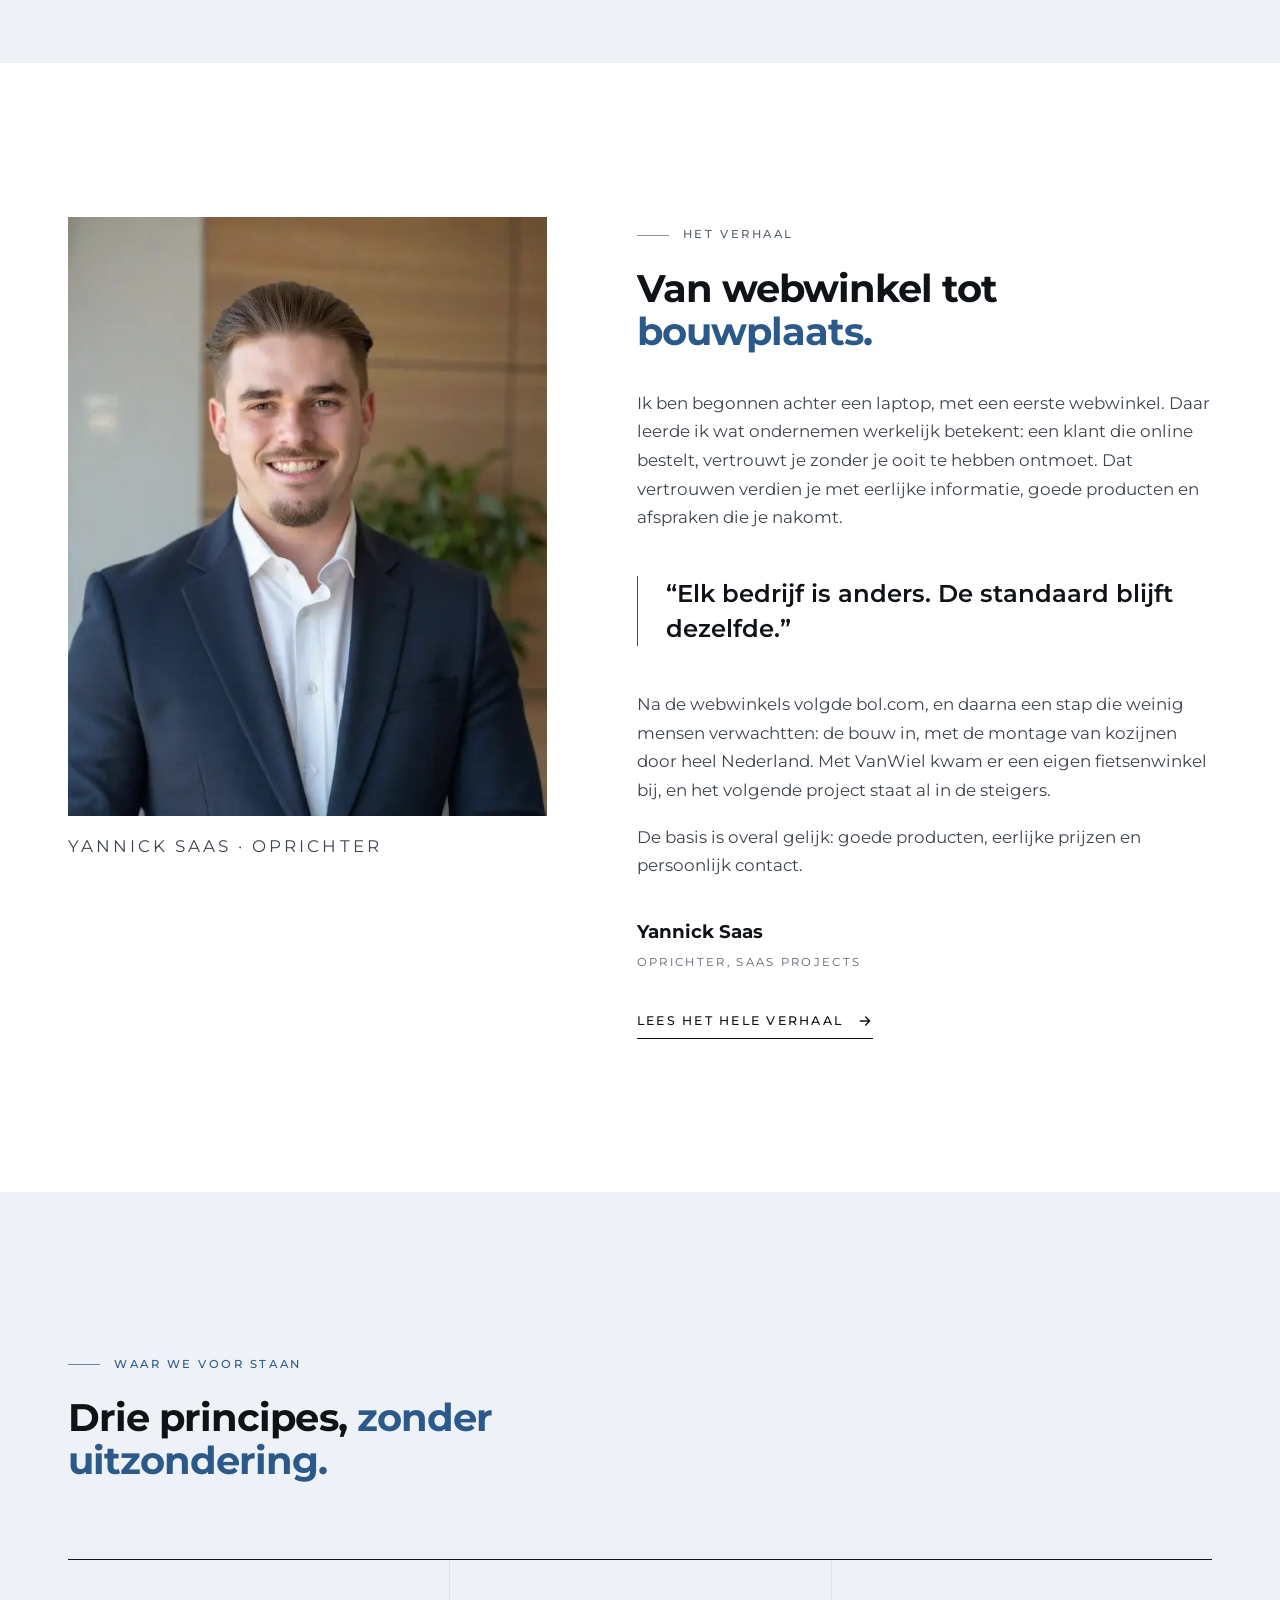
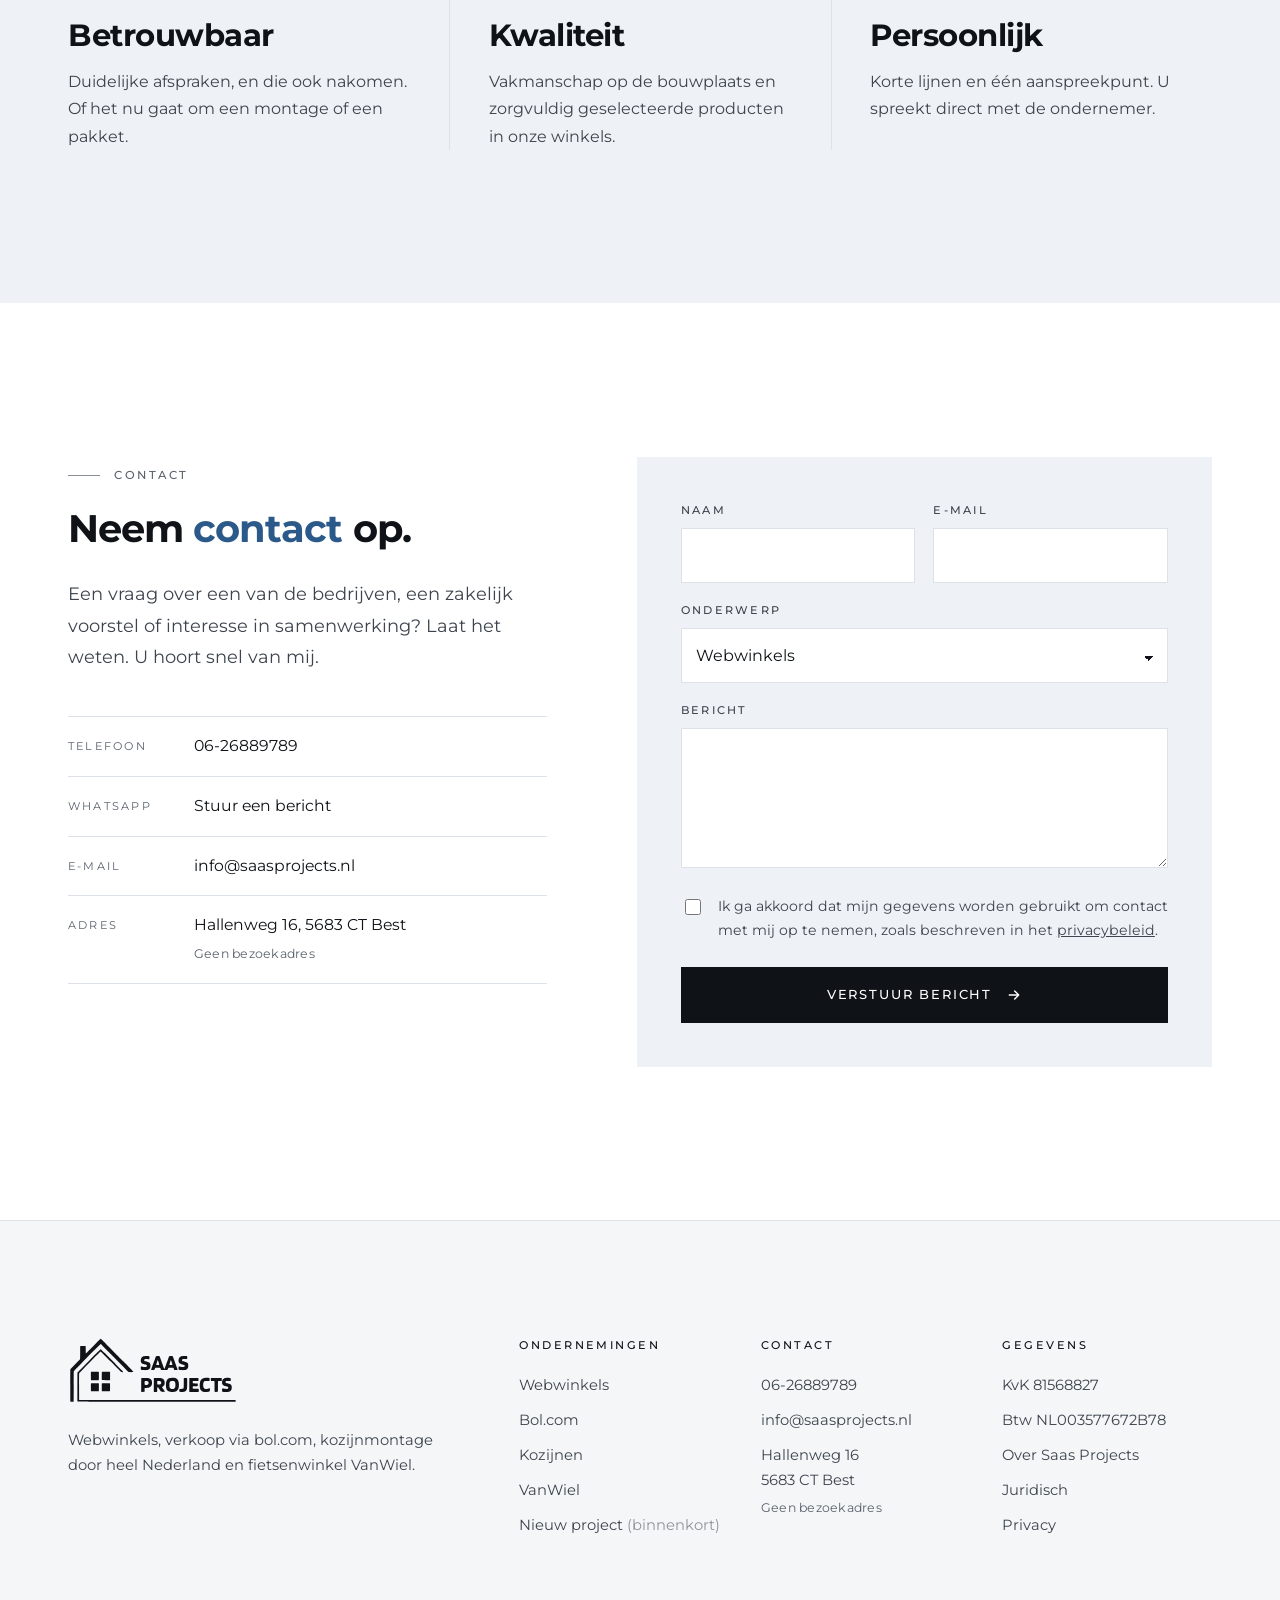
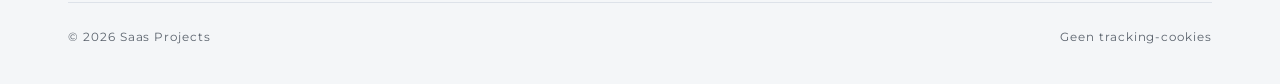
==== commit 54776948: "Versienummer op de animatie Co-Authored-By: Claude Opus 5.5 <noreply@anthropic.com> Claude-Session: " ====
--- a/index.html
+++ b/index.html
@@ -86,7 +86,7 @@
           <a class="btn btn--outline" href="#contact">Neem contact op</a>
         </div>
       </div>
-      <div class="hero__motion"><iframe src="assets/motion/intro.html?embed" title="Saas Projects in beweging: webwinkels, bol.com, kozijnen, VanWiel en een nieuw project" loading="eager"></iframe></div>
+      <div class="hero__motion"><iframe src="assets/motion/intro.html?embed&v=e819f25f" title="Saas Projects in beweging: webwinkels, bol.com, kozijnen, VanWiel en een nieuw project" loading="eager"></iframe></div>
     </section>
     <div class="usp"><div class="container"><ul><li>Dropshipping-webwinkels</li><li>Verkooppartner bol.com</li><li>Kozijnen door heel Nederland</li><li>Fietsenwinkel VanWiel</li></ul></div></div>
 
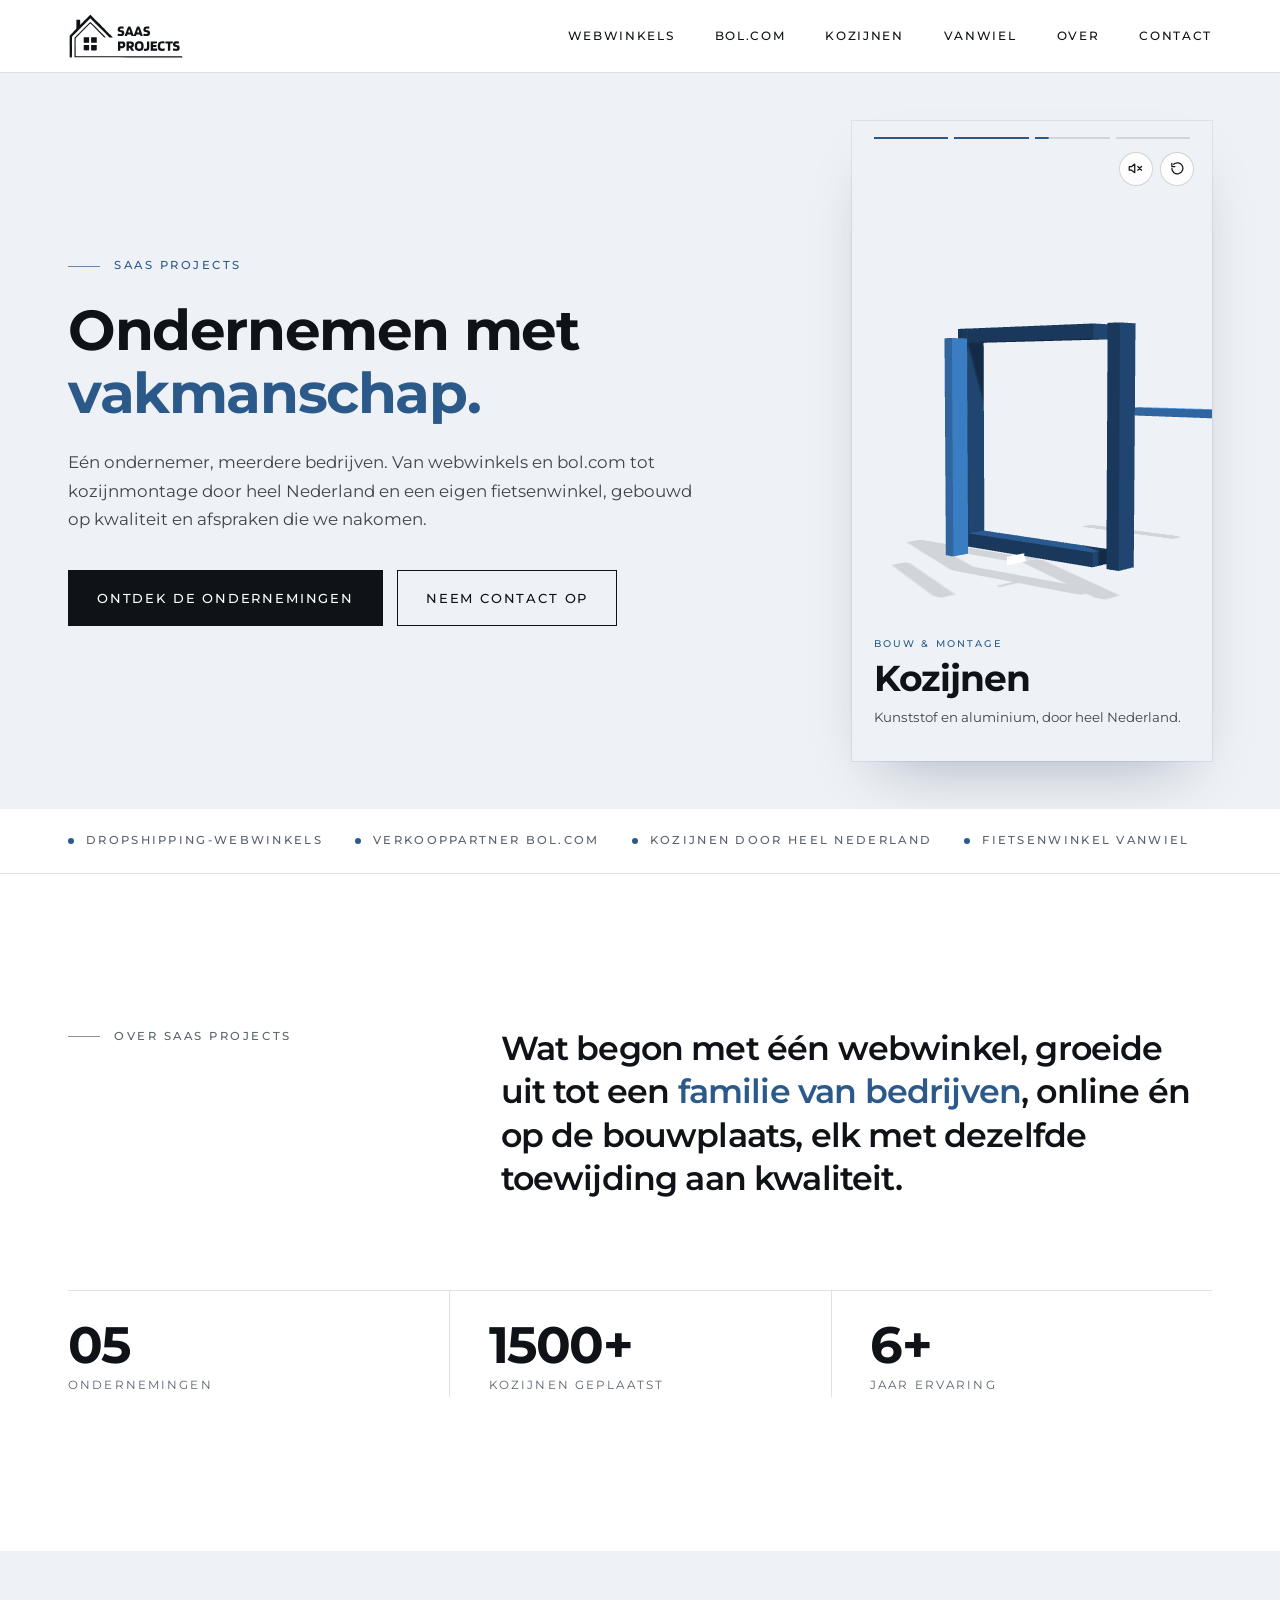
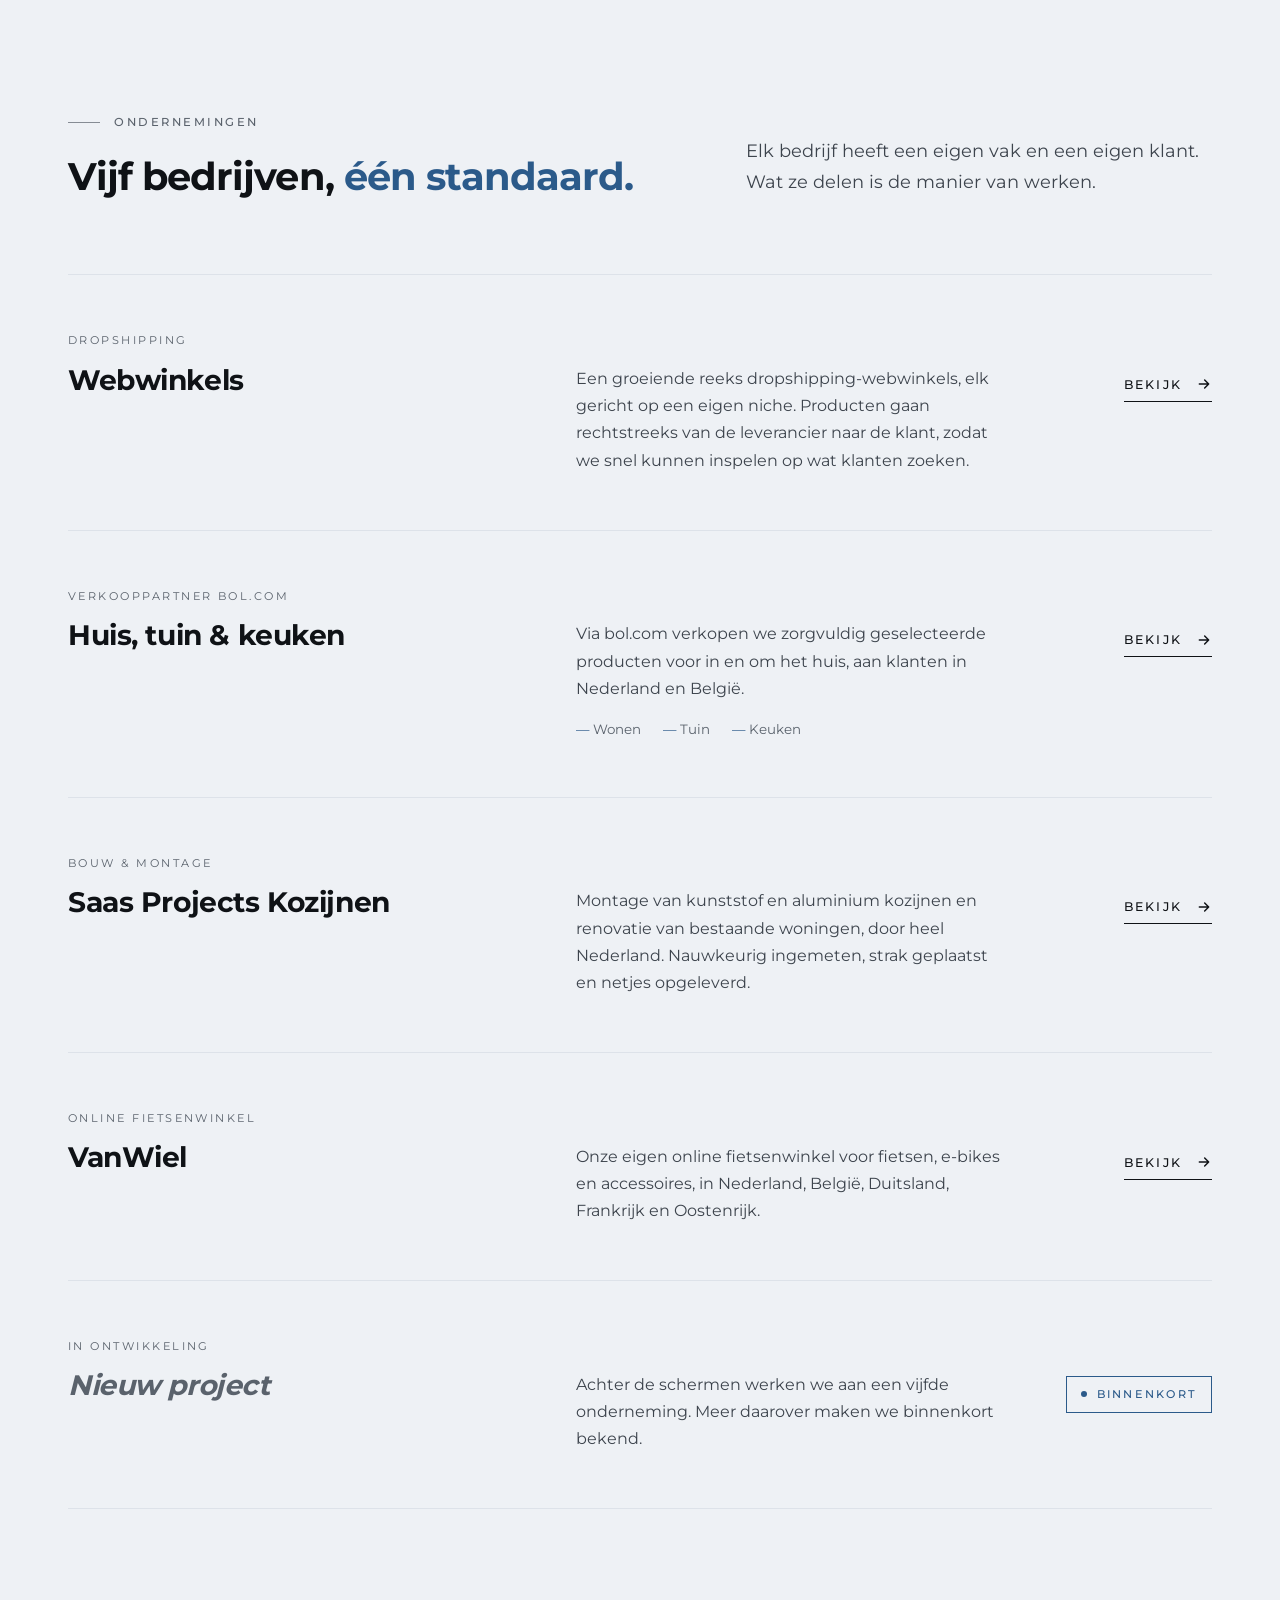
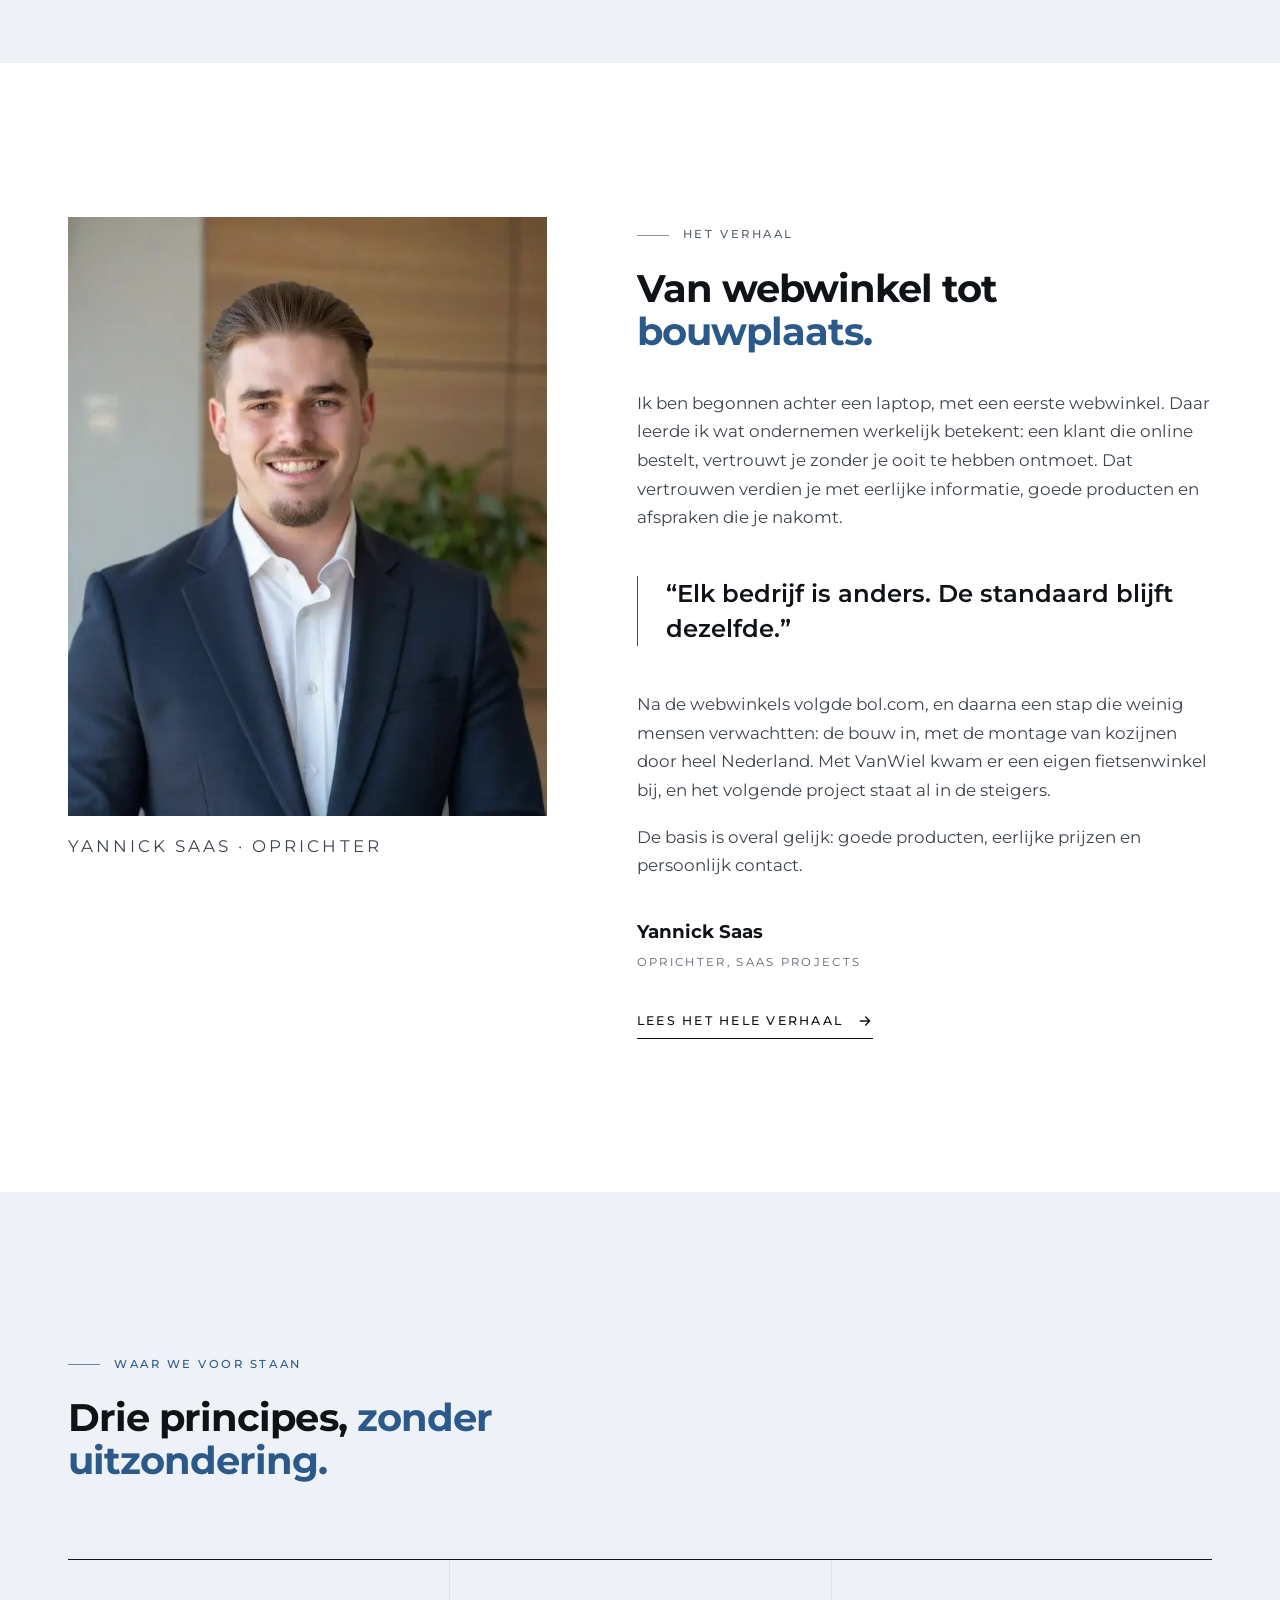
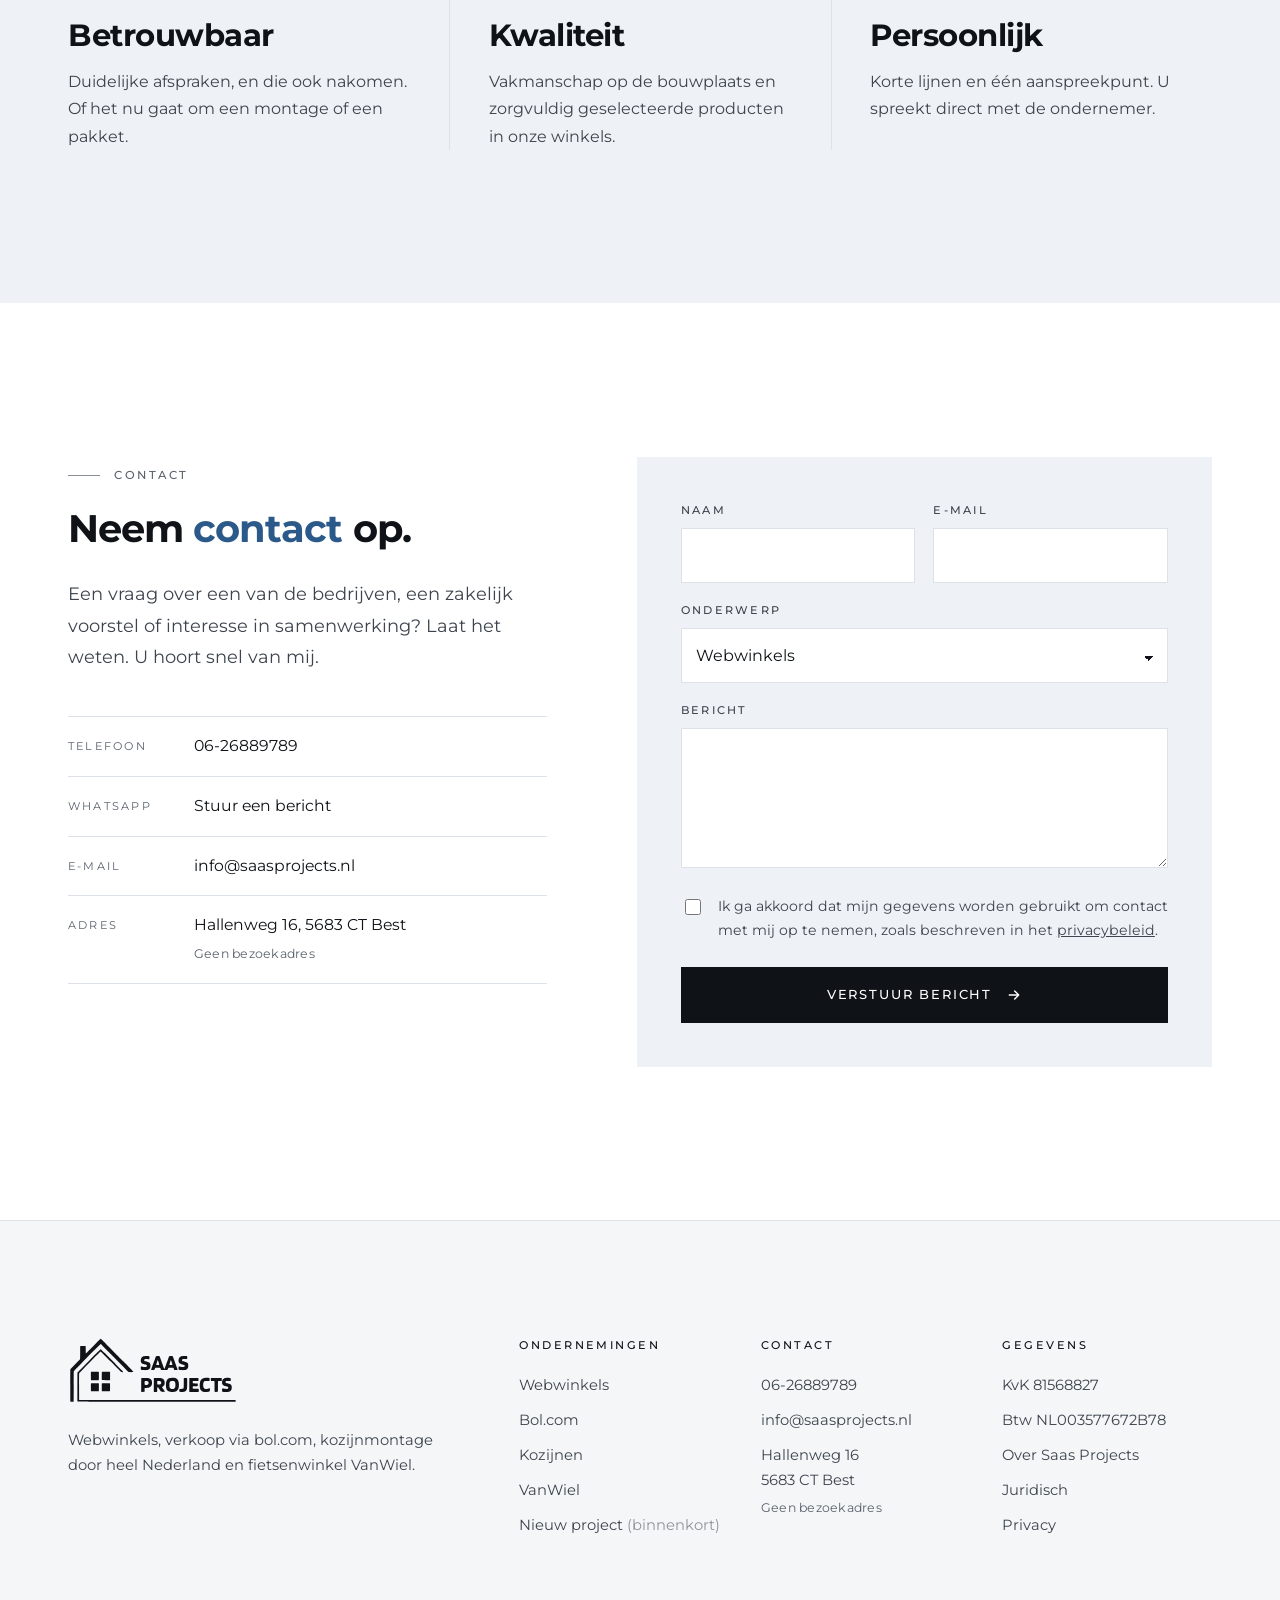
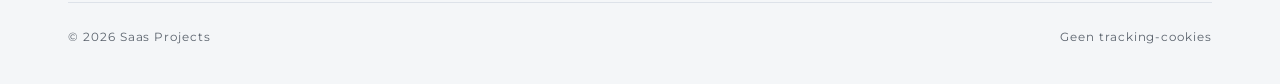
==== commit db6d2d81: "Animatie: 3D-huisje landt naadloos op het logo Co-Authored-By: Claude Opus 5.5 <noreply@anthropic.co" ====
--- a/index.html
+++ b/index.html
@@ -86,7 +86,7 @@
           <a class="btn btn--outline" href="#contact">Neem contact op</a>
         </div>
       </div>
-      <div class="hero__motion"><iframe src="assets/motion/intro.html?embed&v=e819f25f" title="Saas Projects in beweging: webwinkels, bol.com, kozijnen, VanWiel en een nieuw project" loading="eager"></iframe></div>
+      <div class="hero__motion"><iframe src="assets/motion/intro.html?embed&v=ce14fa2d" title="Saas Projects in beweging: webwinkels, bol.com, kozijnen, VanWiel en een nieuw project" loading="eager"></iframe></div>
     </section>
     <div class="usp"><div class="container"><ul><li>Dropshipping-webwinkels</li><li>Verkooppartner bol.com</li><li>Kozijnen door heel Nederland</li><li>Fietsenwinkel VanWiel</li></ul></div></div>
 
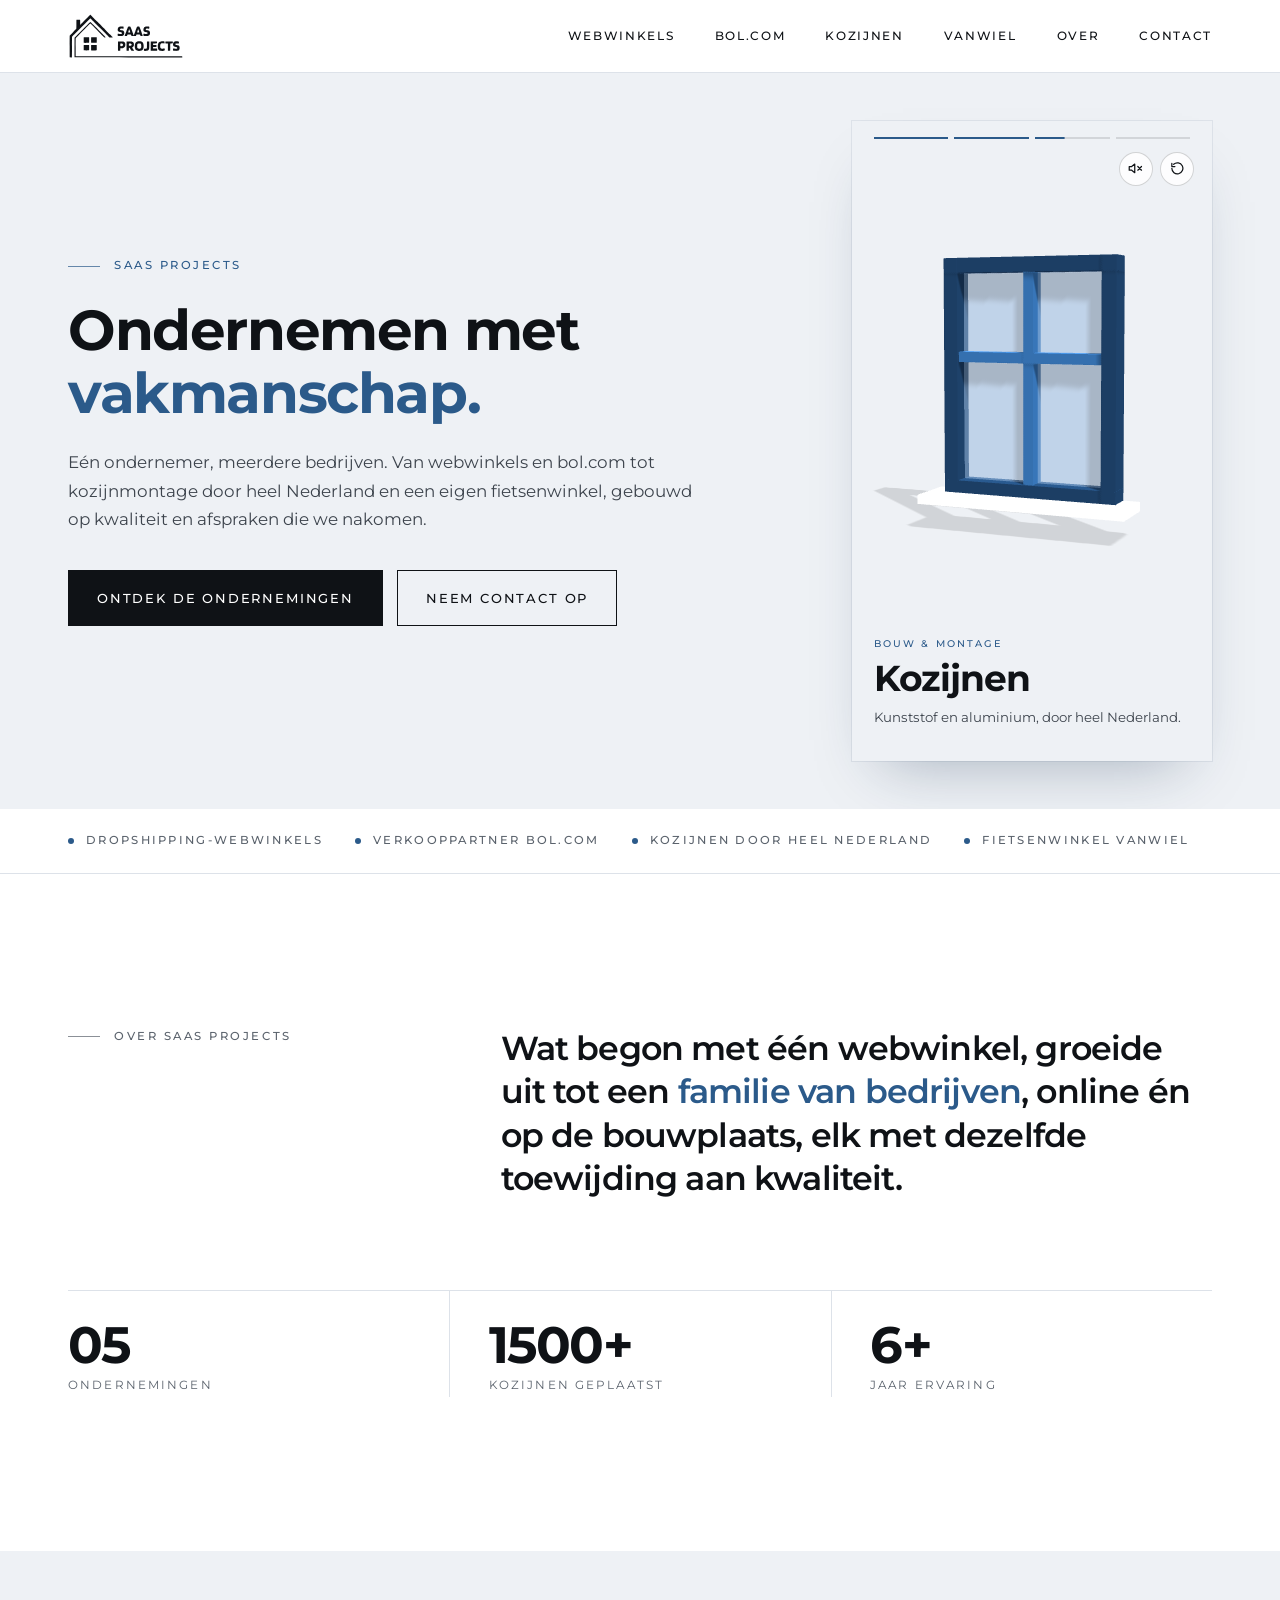
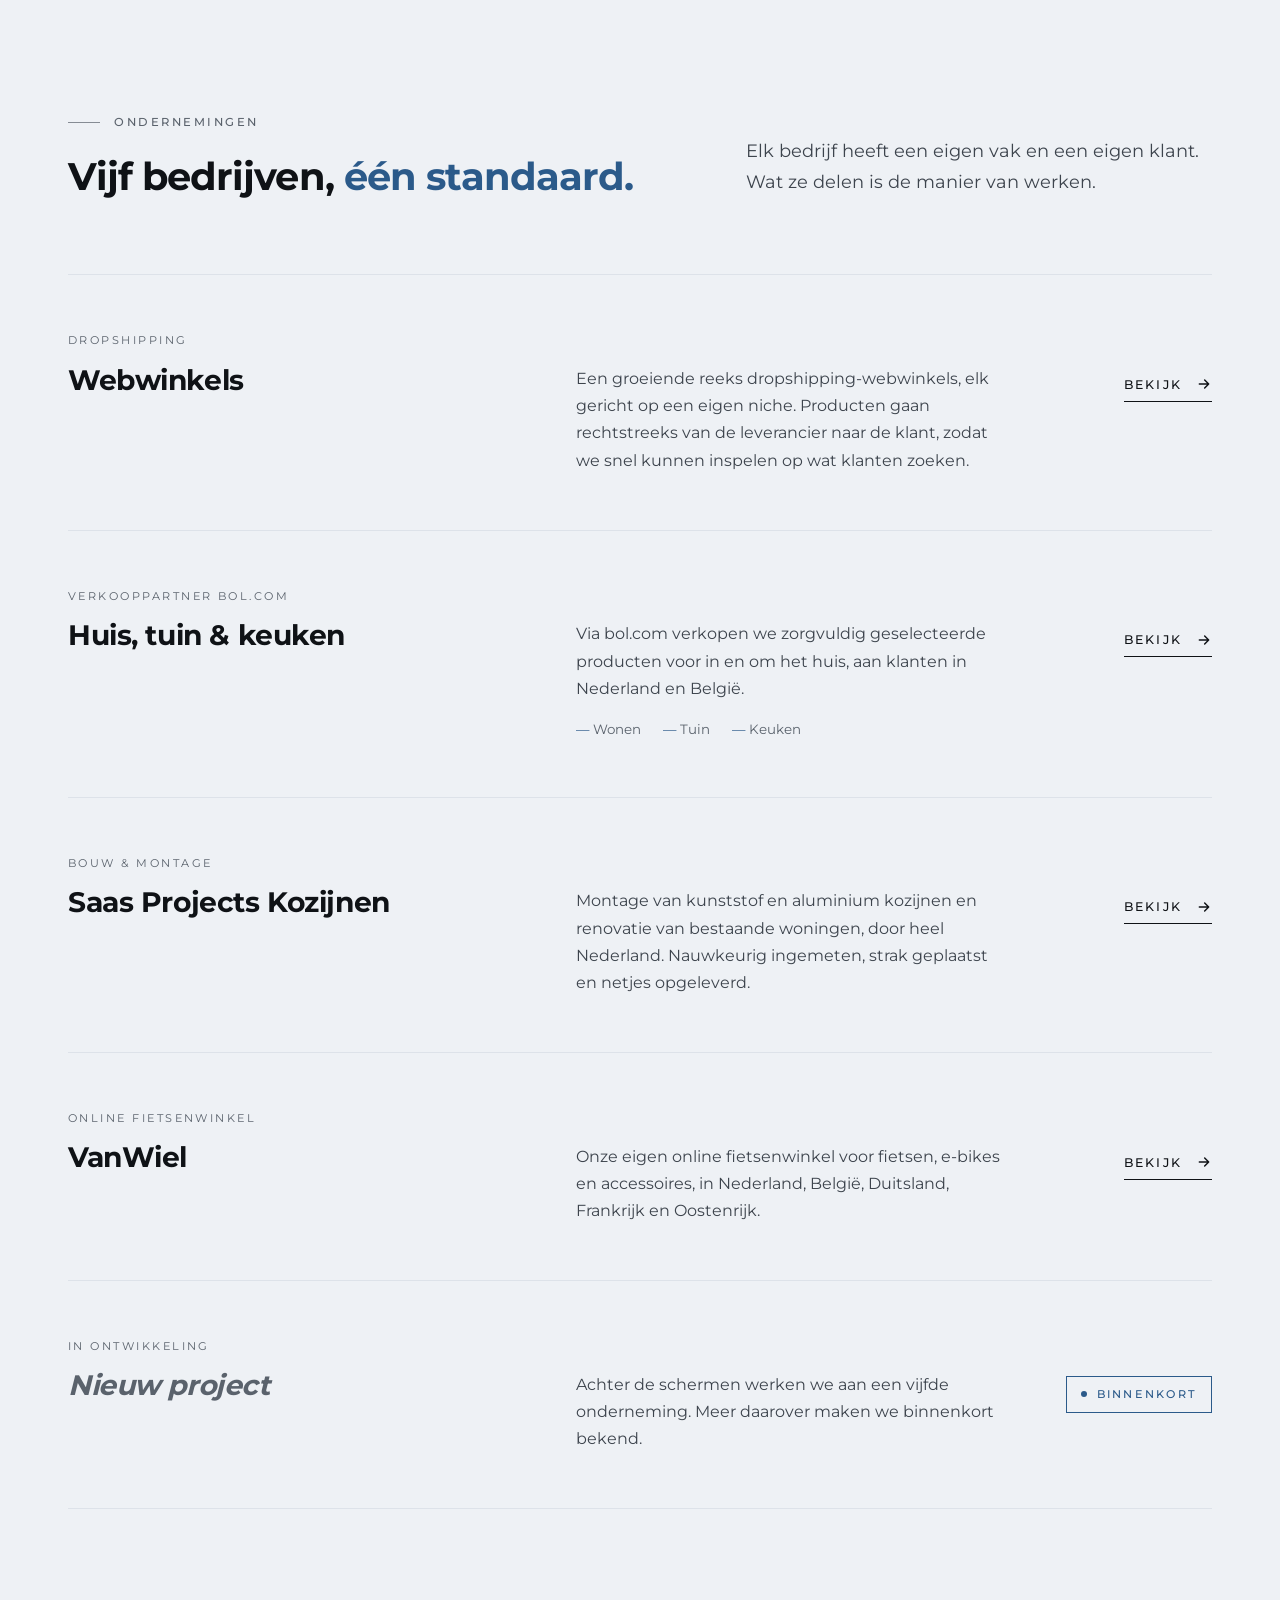
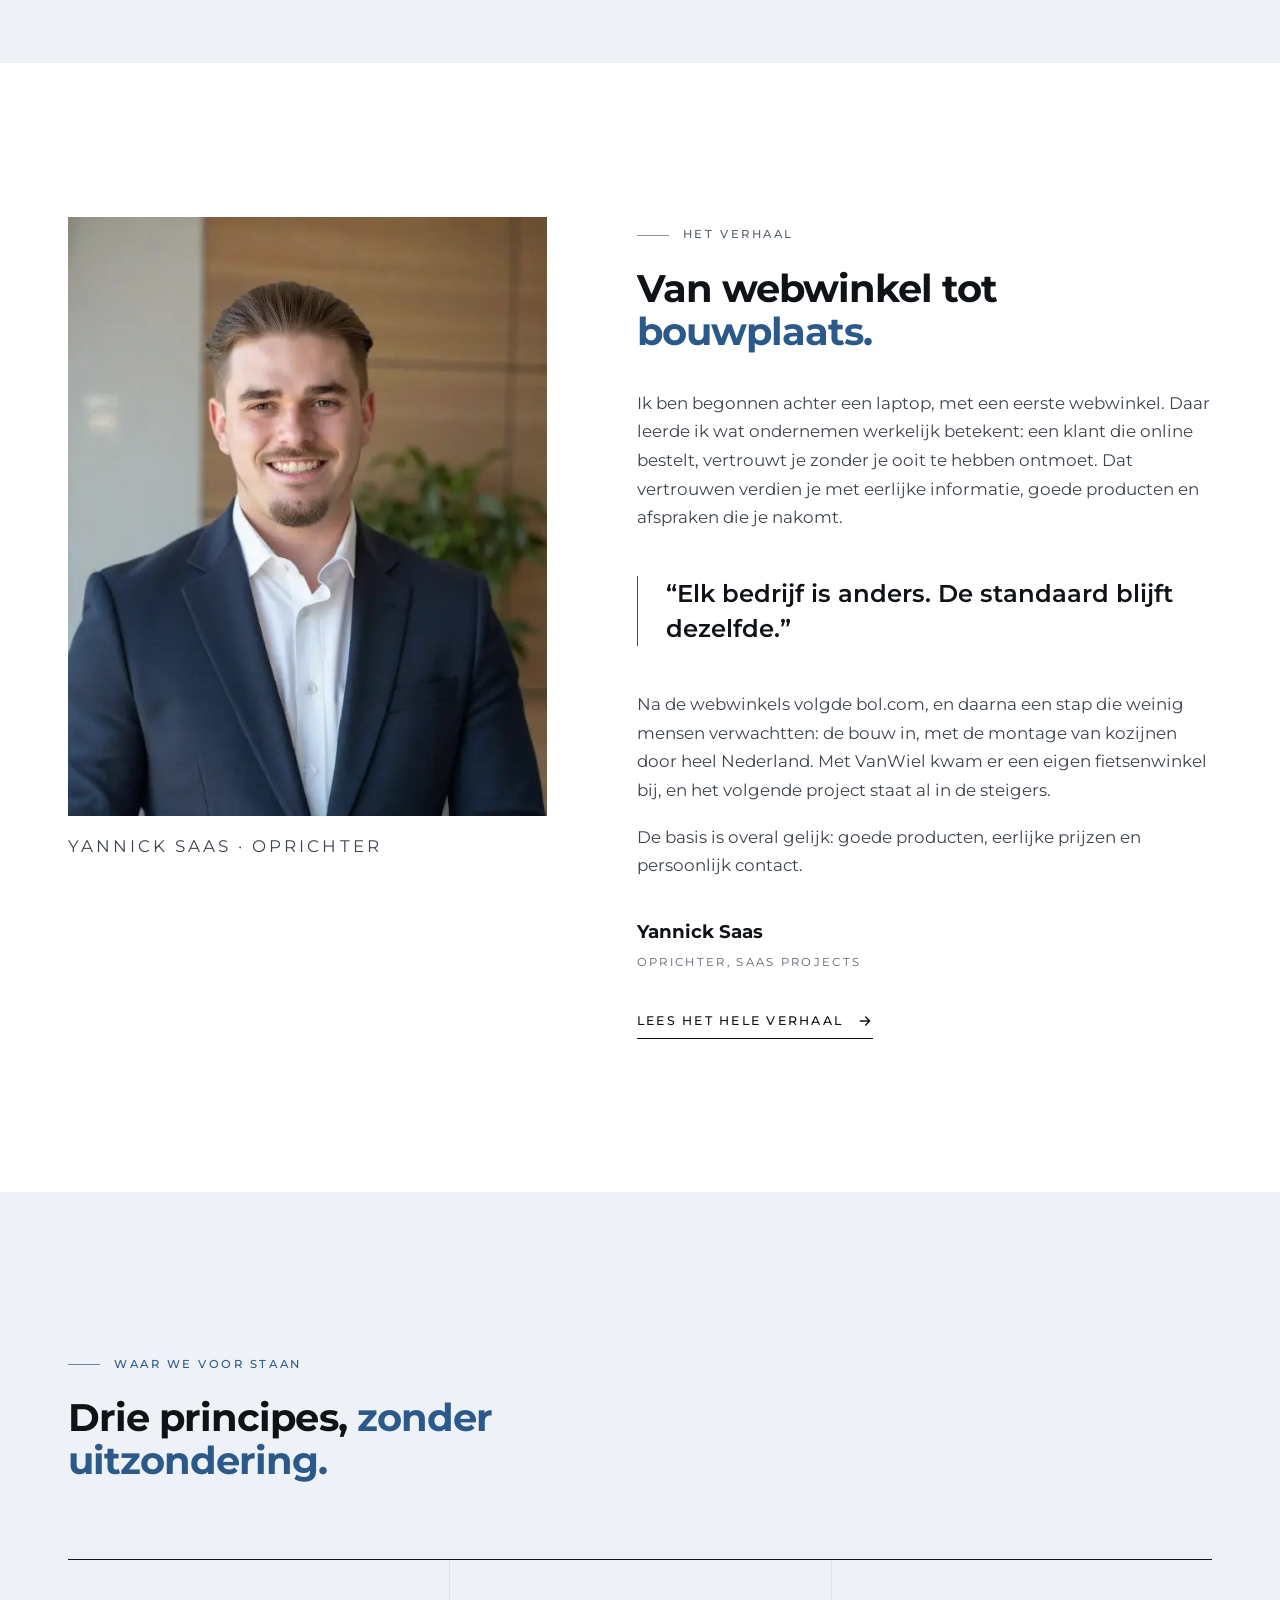
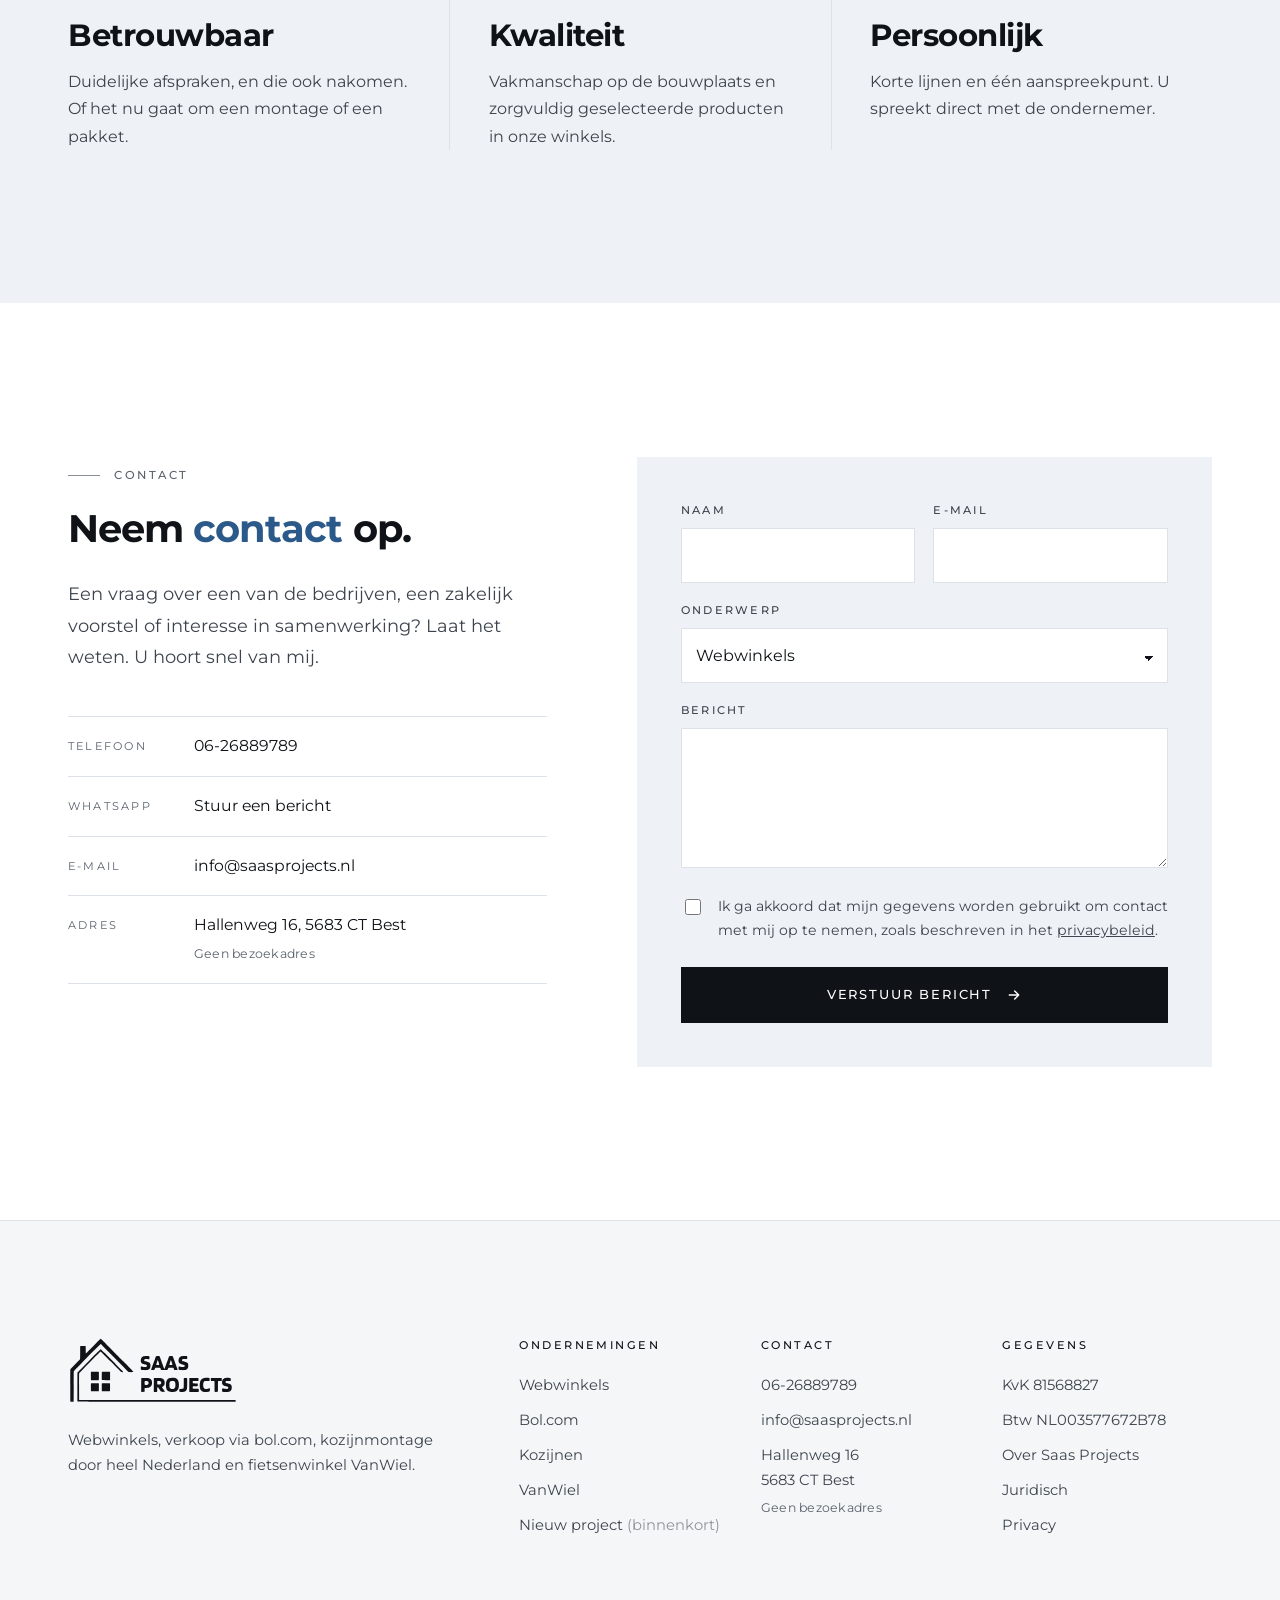
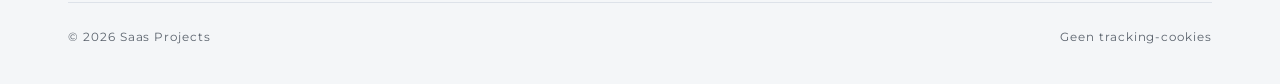
==== commit b0bb7526: "Animatie: beeld hoger in het vak, minder lege ruimte bovenin Co-Authored-By: Claude Opus 5.5 <norepl" ====
--- a/index.html
+++ b/index.html
@@ -86,7 +86,7 @@
           <a class="btn btn--outline" href="#contact">Neem contact op</a>
         </div>
       </div>
-      <div class="hero__motion"><iframe src="assets/motion/intro.html?embed&v=ce14fa2d" title="Saas Projects in beweging: webwinkels, bol.com, kozijnen, VanWiel en een nieuw project" loading="eager"></iframe></div>
+      <div class="hero__motion"><iframe src="assets/motion/intro.html?embed&v=6ed2e8e2" title="Saas Projects in beweging: webwinkels, bol.com, kozijnen, VanWiel en een nieuw project" loading="eager"></iframe></div>
     </section>
     <div class="usp"><div class="container"><ul><li>Dropshipping-webwinkels</li><li>Verkooppartner bol.com</li><li>Kozijnen door heel Nederland</li><li>Fietsenwinkel VanWiel</li></ul></div></div>
 
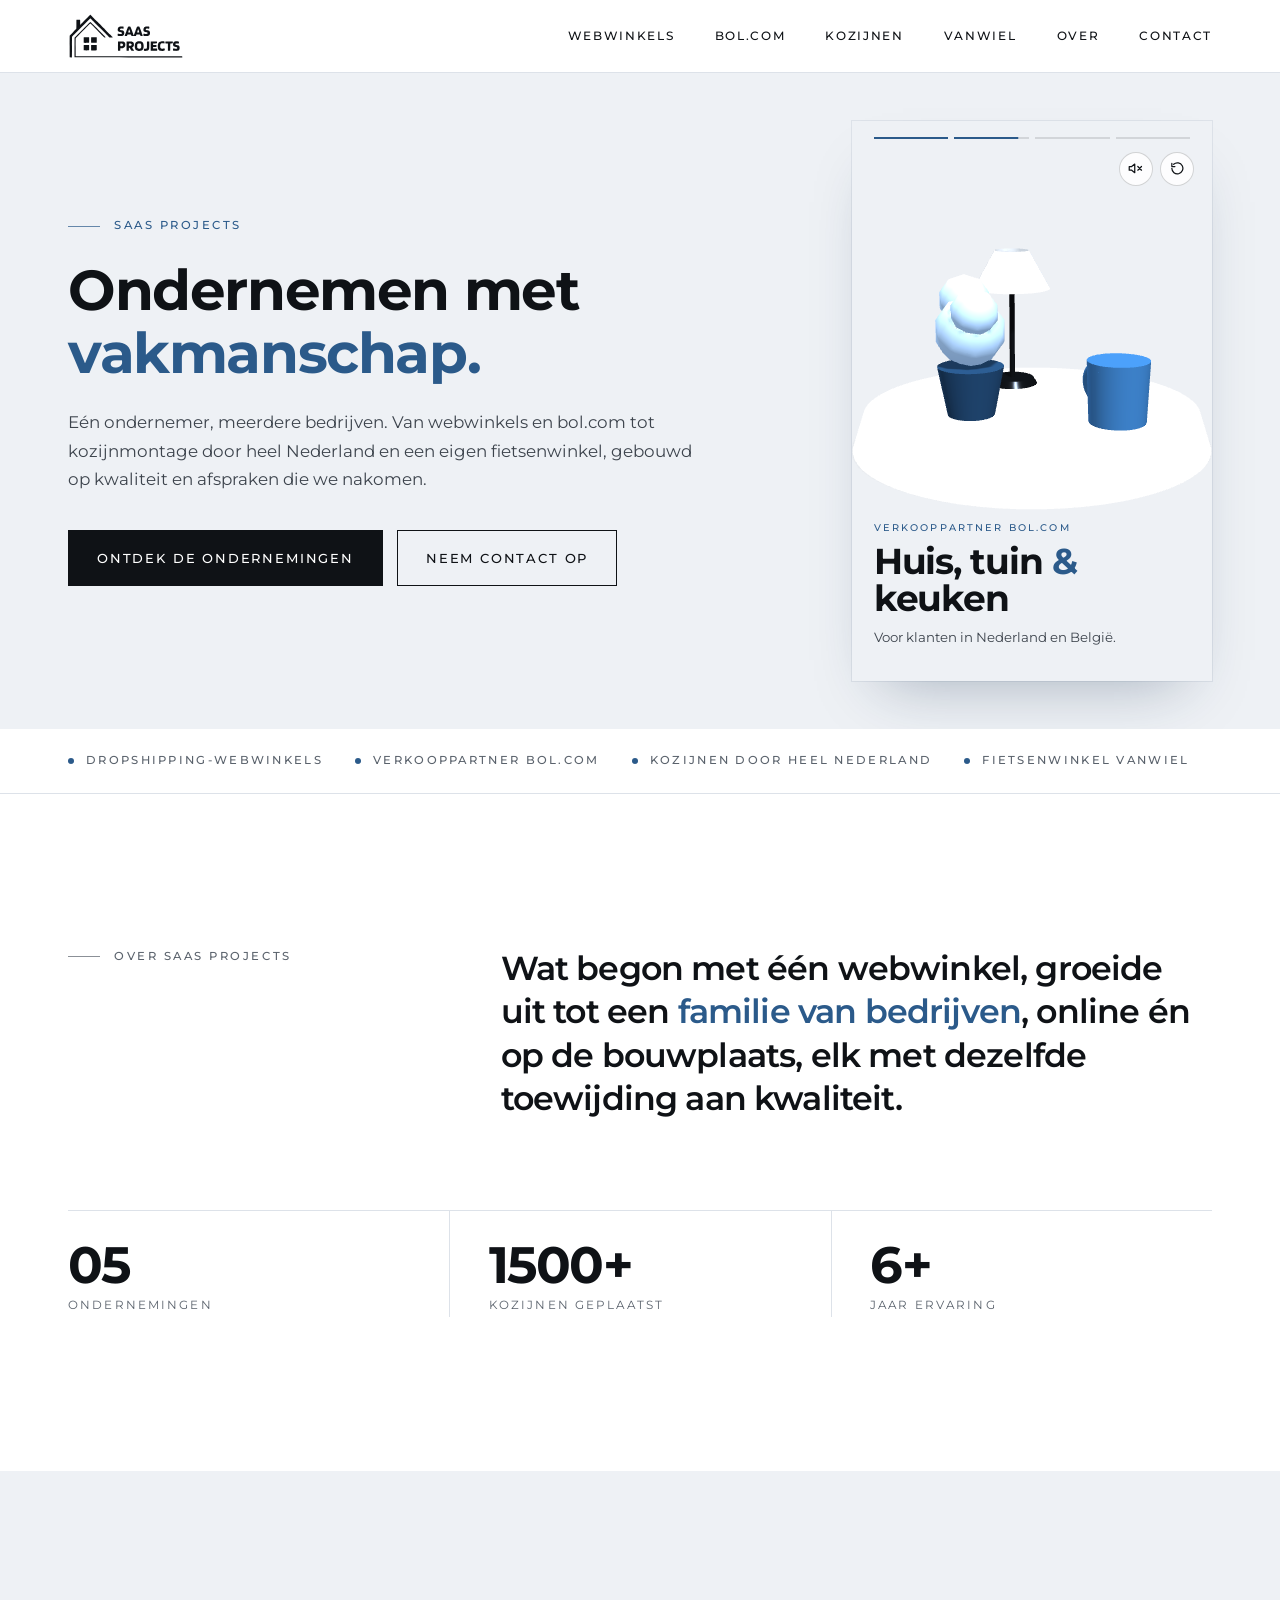
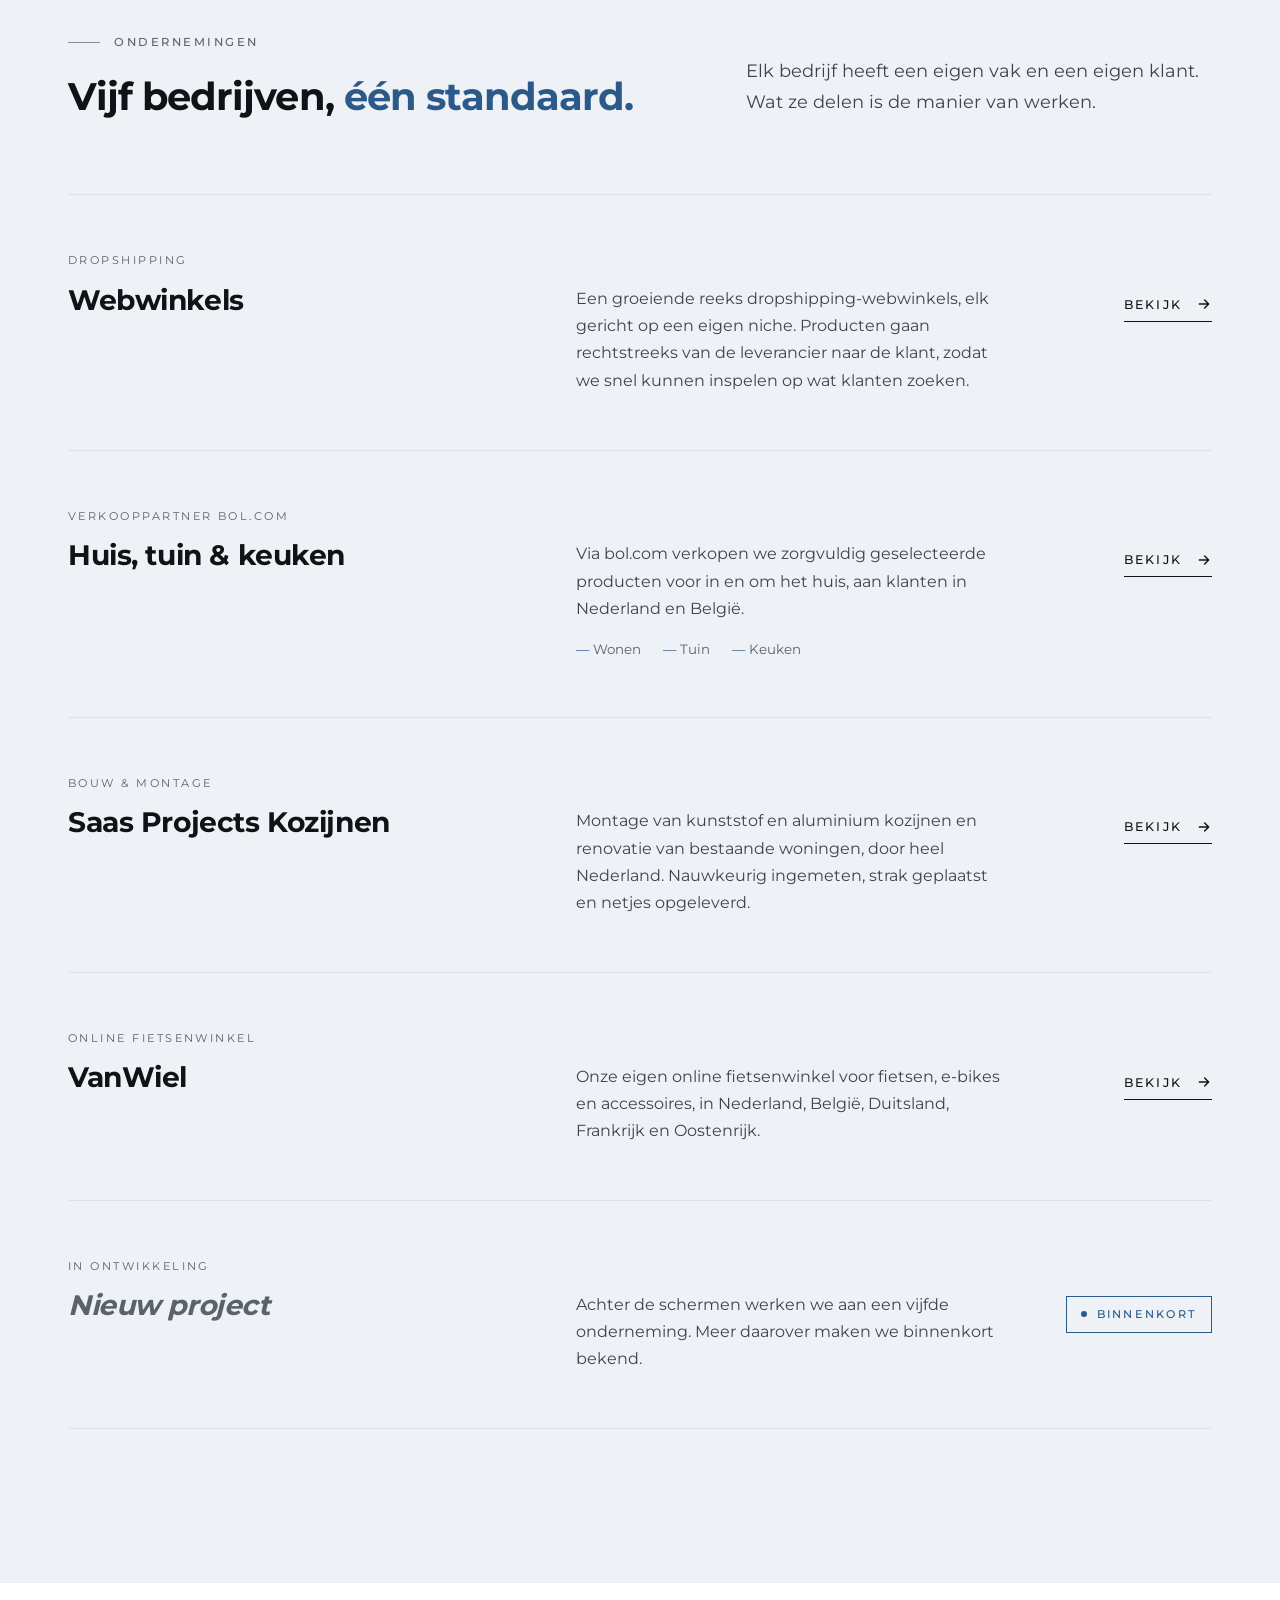
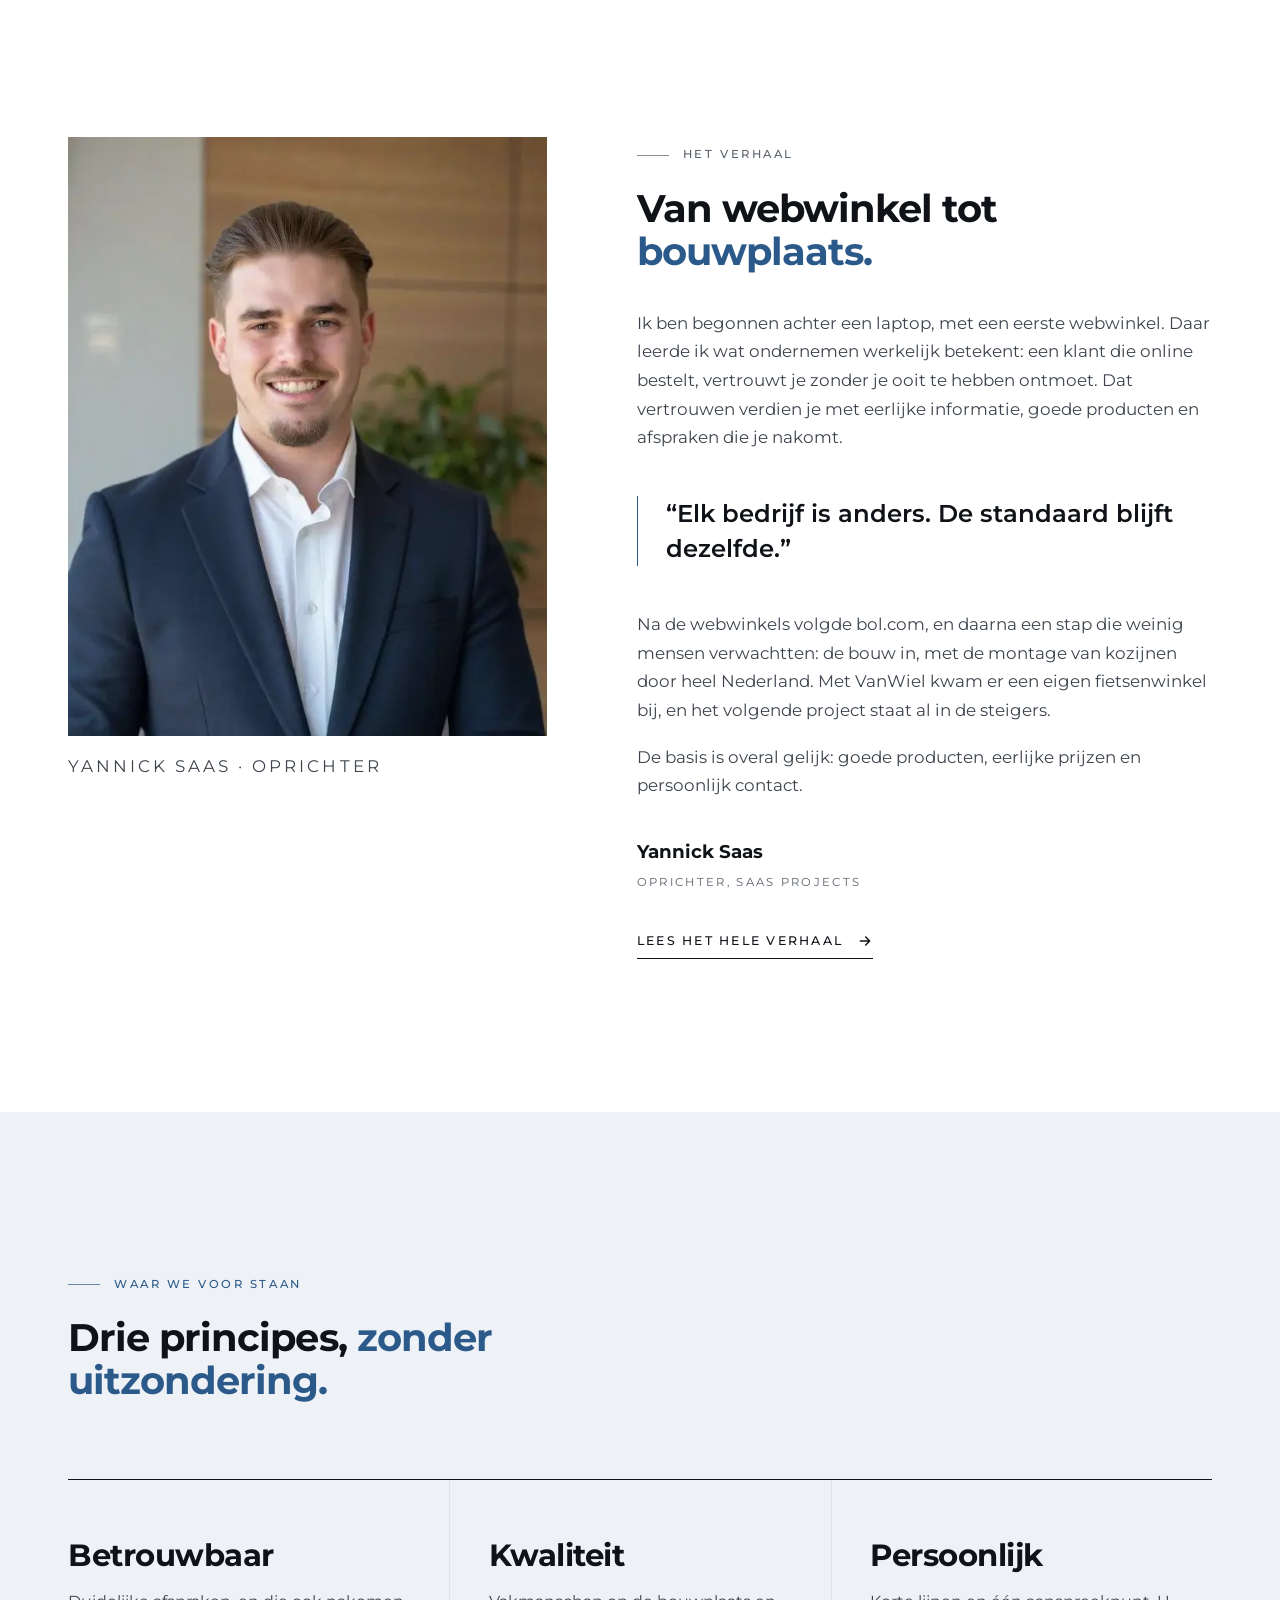
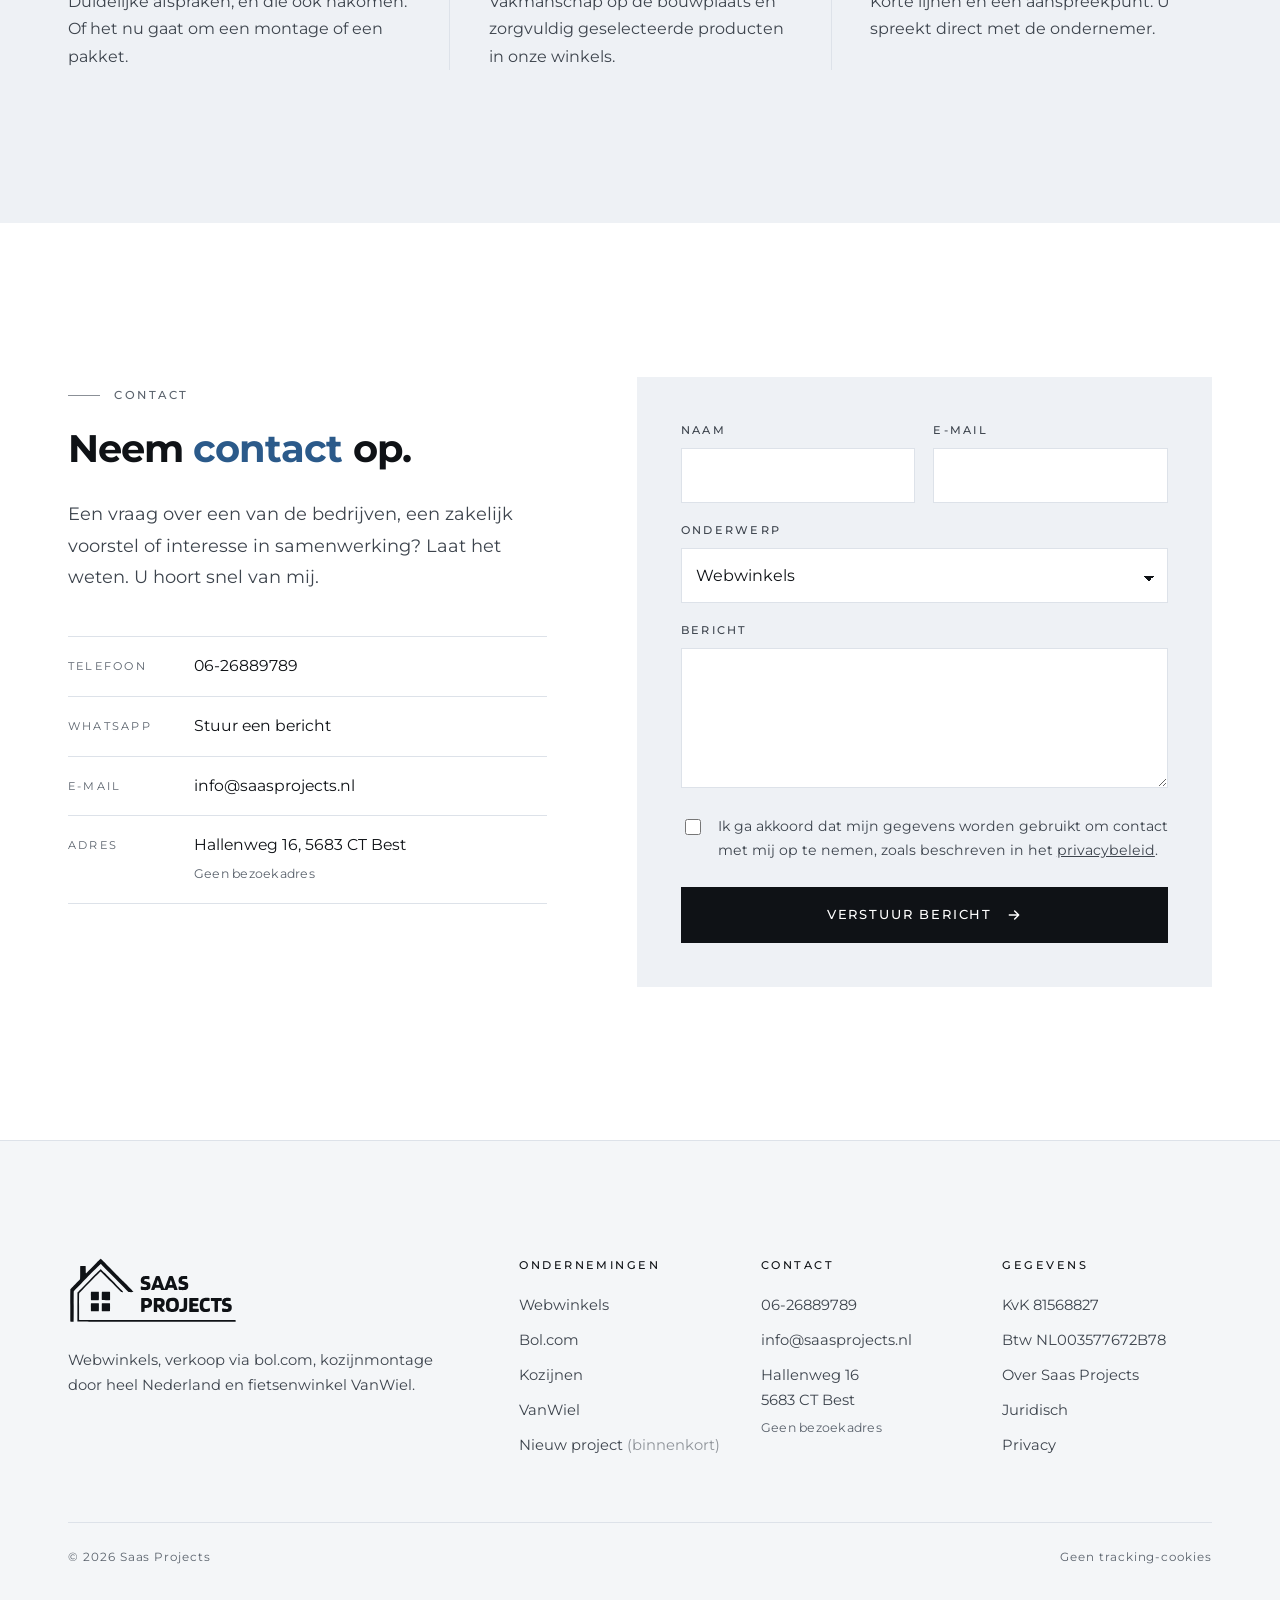
==== commit c2e2e62c: "Animatievak op de site korter (9:14) Co-Authored-By: Claude Opus 5.5 <noreply@anthropic.com> Claude-" ====
--- a/index.html
+++ b/index.html
@@ -17,7 +17,7 @@
   <link rel="icon" href="assets/favicon.svg" type="image/svg+xml">
   <link rel="apple-touch-icon" href="assets/apple-touch-icon.png">
   <link rel="preload" href="assets/fonts/montserrat.woff2" as="font" type="font/woff2" crossorigin>
-  <link rel="stylesheet" href="assets/css/style.css?v=e5f25a5f">
+  <link rel="stylesheet" href="assets/css/style.css?v=dbcd515c">
   <script type="application/ld+json">
   {
     "@context": "https://schema.org",
@@ -86,7 +86,7 @@
           <a class="btn btn--outline" href="#contact">Neem contact op</a>
         </div>
       </div>
-      <div class="hero__motion"><iframe src="assets/motion/intro.html?embed&v=6ed2e8e2" title="Saas Projects in beweging: webwinkels, bol.com, kozijnen, VanWiel en een nieuw project" loading="eager"></iframe></div>
+      <div class="hero__motion"><iframe src="assets/motion/intro.html?embed&v=9f42391f" title="Saas Projects in beweging: webwinkels, bol.com, kozijnen, VanWiel en een nieuw project" loading="eager"></iframe></div>
     </section>
     <div class="usp"><div class="container"><ul><li>Dropshipping-webwinkels</li><li>Verkooppartner bol.com</li><li>Kozijnen door heel Nederland</li><li>Fietsenwinkel VanWiel</li></ul></div></div>
 
--- a/assets/css/style.css
+++ b/assets/css/style.css
@@ -845,7 +845,7 @@
 .hero--motion::before { display: none; }
 .hero__motion { position: relative; z-index: 1; padding: 48px max(20px, calc((100vw - var(--max)) / 2 + 48px)) 48px 0; }
 .hero__motion iframe {
-  display: block; border: 0; height: min(78vh, 640px); aspect-ratio: 9 / 16; width: auto; max-width: 100%;
+  display: block; border: 0; height: min(70vh, 560px); aspect-ratio: 9 / 14; width: auto; max-width: 100%;
   background: #eef1f5; box-shadow: 0 30px 60px -30px rgba(23, 50, 79, .35), 0 0 0 1px var(--line);
 }
 .hero--motion .hero__text { padding-right: 32px; }
